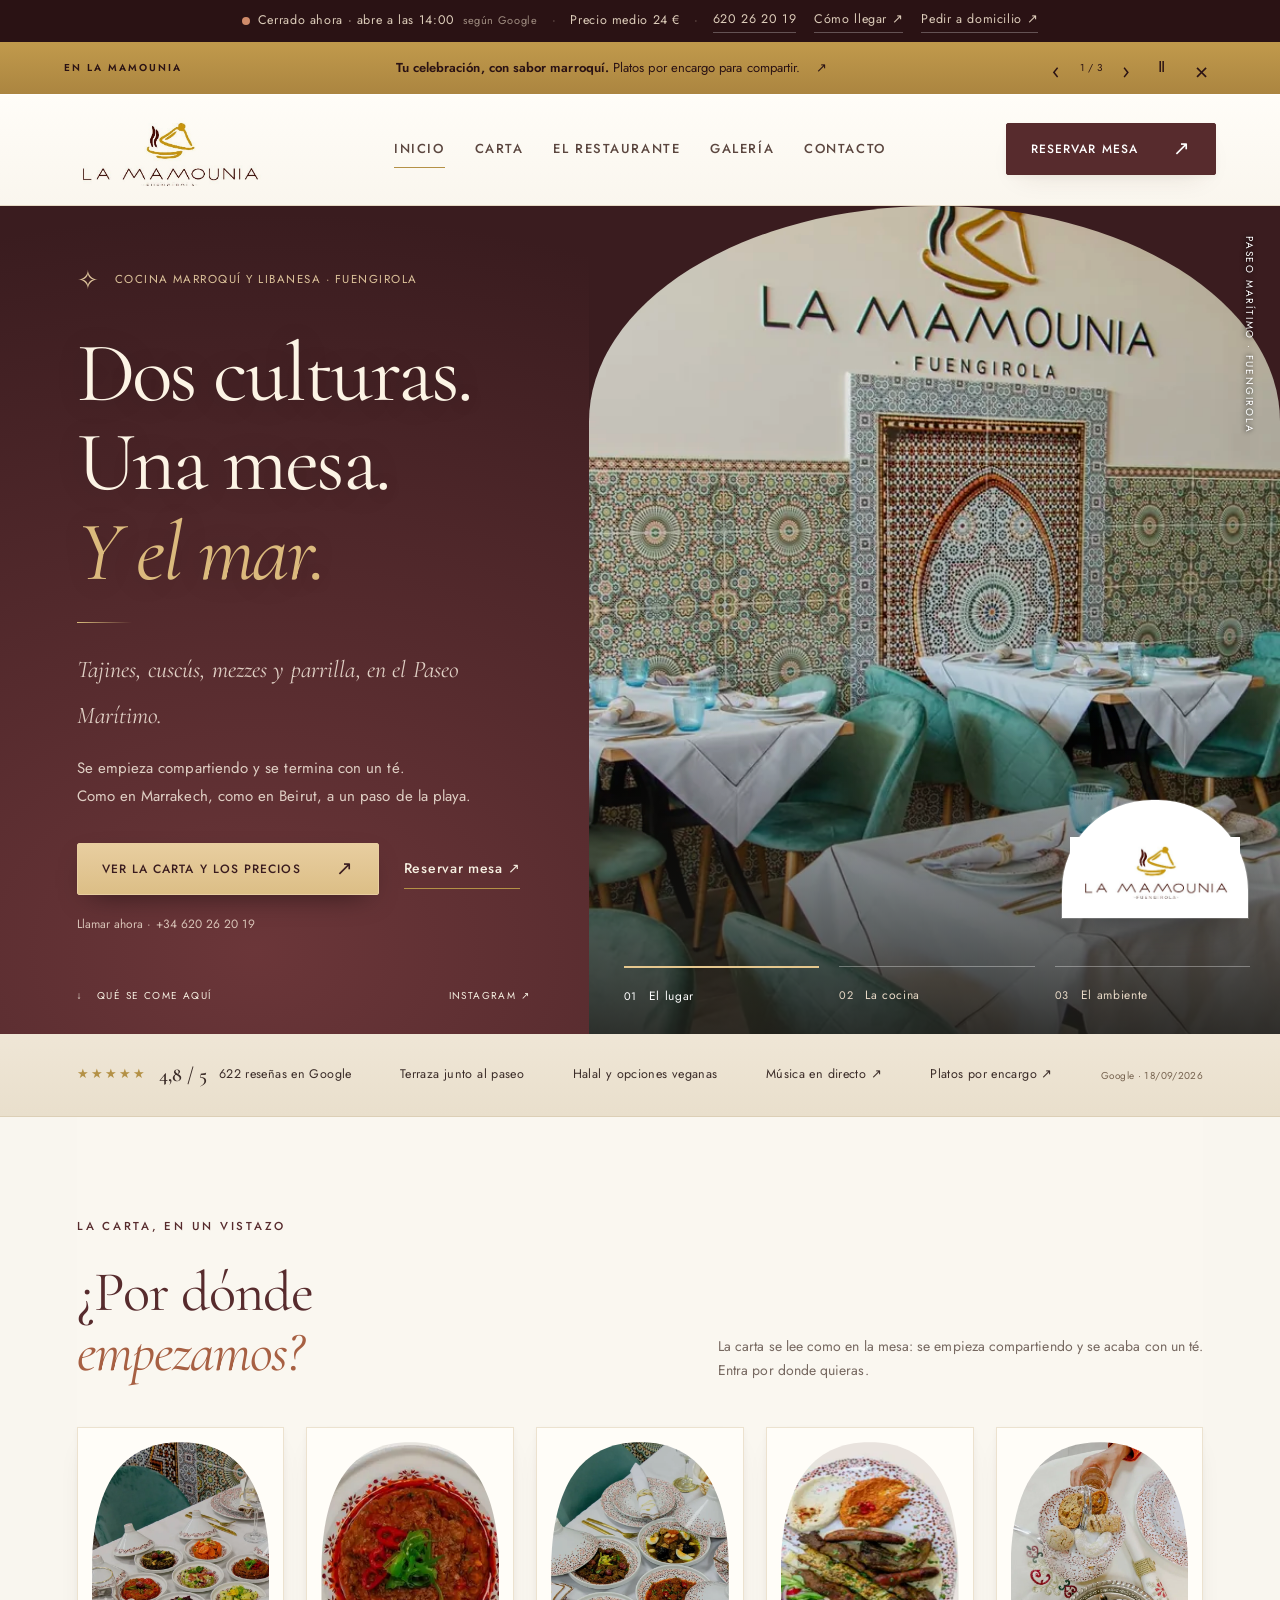
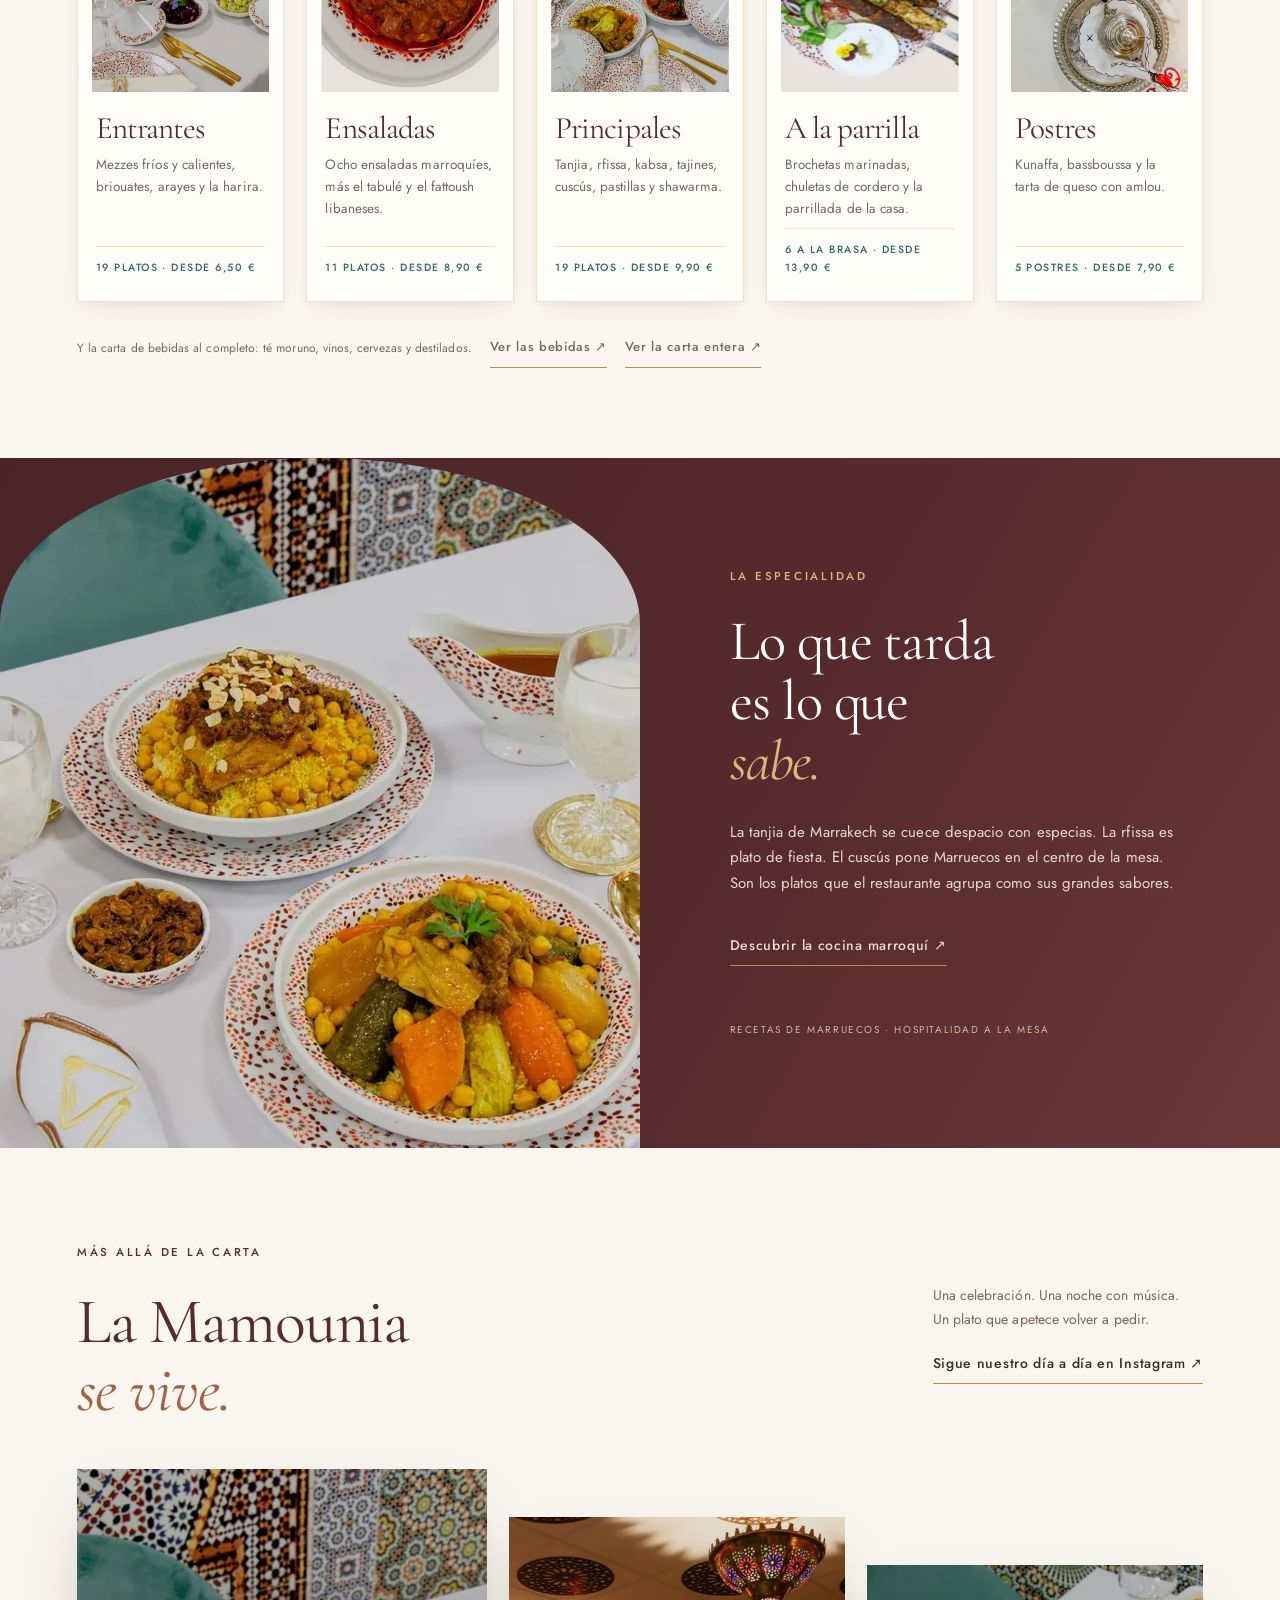
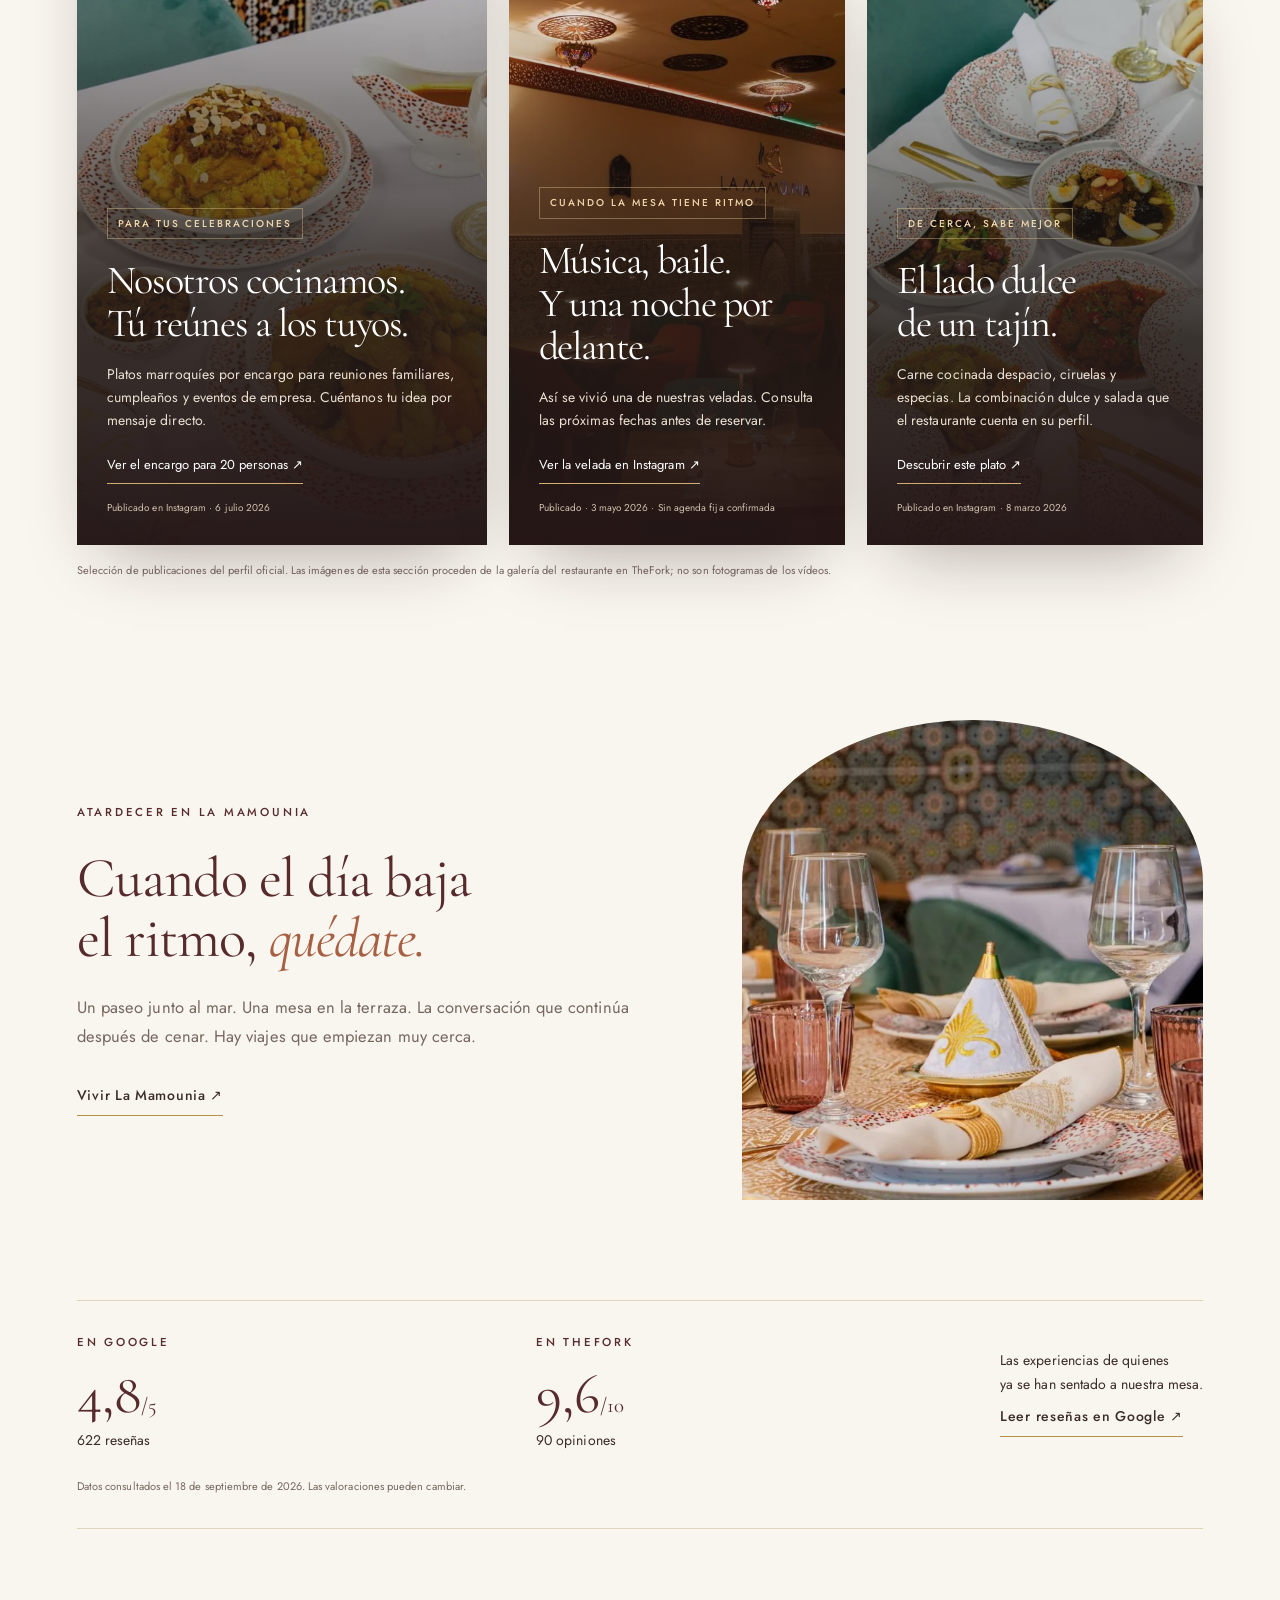
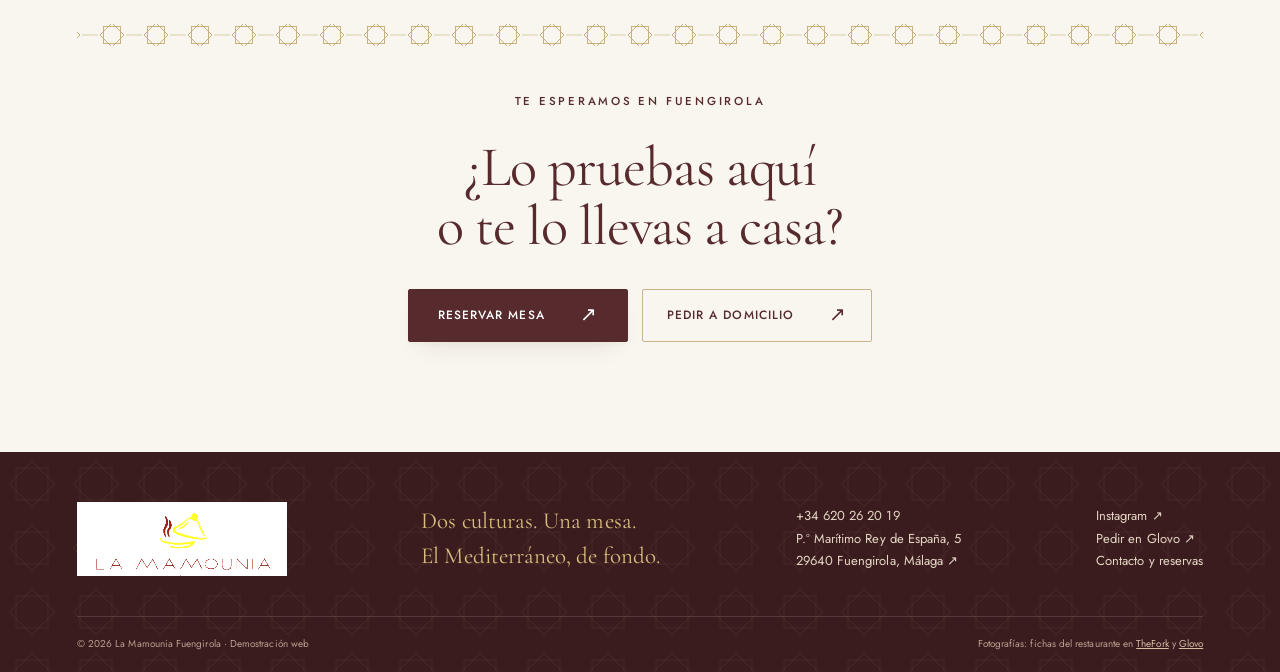
==== index.html @ 5a98f534 "Web de demostración para La Mamounia Fuengirola Sitio estático en español, sin dependencias ni compi" ====
<!DOCTYPE html>
<html lang="es">
<head>
<meta charset="utf-8">
<meta name="viewport" content="width=device-width, initial-scale=1">
<title>La Mamounia Fuengirola | Restaurante marroquí y libanés en el Paseo Marítimo</title>
<meta name="description" content="Cocina marroquí y libanesa junto al mar de Fuengirola. Tajines, cuscús, mezzes y parrilla. Carta con precios, terraza y reservas por teléfono o WhatsApp.">
<meta property="og:title" content="La Mamounia Fuengirola | Marroquí y libanés junto al mar">
<meta property="og:description" content="Tajines, cuscús, mezzes y parrilla en el Paseo Marítimo de Fuengirola. 4,8 en Google.">
<meta property="og:type" content="website">
<meta property="og:locale" content="es_ES">
<meta property="og:image" content="assets/images/interior.jpg">
<meta name="theme-color" content="#562b2b">
<link rel="icon" href="logo.jpg">
<link rel="stylesheet" href="css/styles.css?v=carta-7"><link rel="stylesheet" href="css/theme.css?v=tema-2">
<script type="application/ld+json">{"@context":"https://schema.org","@type":"Restaurant","name":"La Mamounia Fuengirola","image":"assets/images/interior.jpg","telephone":"+34620262019","priceRange":"€€","address":{"@type":"PostalAddress","streetAddress":"Paseo Marítimo Rey de España, 5","addressLocality":"Fuengirola","postalCode":"29640","addressRegion":"Málaga","addressCountry":"ES"},"servesCuisine":["Marroquí","Libanesa","Oriente Medio"],"hasMenu":"carta.html","aggregateRating":{"@type":"AggregateRating","ratingValue":"4.8","reviewCount":"622","bestRating":"5"},"openingHoursSpecification":[{"@type":"OpeningHoursSpecification","dayOfWeek":["Monday","Wednesday","Thursday","Friday","Saturday","Sunday"],"opens":"14:00","closes":"01:00"}],"sameAs":["https://www.instagram.com/lamamouniafuengirola/","https://www.thefork.es/restaurante/la-mamounia-fuengirola-r844690","https://glovoapp.com/es/es/fuengirola/stores/la-mamounia-fuengirola"]}</script>
<script src="js/script.js" defer></script>
</head>
<body class="page-index">
<a class="skip" href="#contenido">Saltar al contenido</a>

<div class="utility-bar">
  <span class="utility-status" id="open-status">P.º Marítimo Rey de España, 5 · Fuengirola</span>
  <span class="utility-sep" aria-hidden="true">·</span>
  <span>Precio medio 24 €</span>
  <span class="utility-sep" aria-hidden="true">·</span>
  <a href="tel:+34620262019">620 26 20 19</a>
  <a class="utility-link" href="https://www.google.com/maps/search/?api=1&query=La+Mamounia+Fuengirola+Paseo+Maritimo+Rey+de+Espana+5" target="_blank" rel="noopener">Cómo llegar ↗</a>
  <a class="utility-link" href="https://glovoapp.com/es/es/fuengirola/stores/la-mamounia-fuengirola" target="_blank" rel="noopener">Pedir a domicilio ↗</a>
</div>

<aside class="announcement" aria-label="Avisos de La Mamounia">
  <span class="announcement-label">EN LA MAMOUNIA</span>
  <a id="announcement-link" href="index.html#encargos"><strong>Tu celebración, con sabor marroquí.</strong> Platos por encargo para compartir. <span aria-hidden="true">↗</span></a>
  <div class="announcement-controls">
    <button type="button" class="announcement-prev" aria-label="Aviso anterior">‹</button>
    <span class="announcement-count" aria-hidden="true">1 / 3</span>
    <button type="button" class="announcement-next" aria-label="Aviso siguiente">›</button>
    <button type="button" class="announcement-pause" aria-label="Pausar avisos automáticos">Ⅱ</button>
    <button type="button" class="announcement-close" aria-label="Cerrar avisos">×</button>
  </div>
</aside>

<header>
  <a class="brand" href="index.html" aria-label="La Mamounia, inicio"><span class="logo"><img src="logo.jpg" alt="La Mamounia Fuengirola" width="715" height="715"></span></a>
  <button class="menu-toggle" aria-expanded="false" aria-controls="navigation">Menú <span>☰</span></button>
  <nav id="navigation" aria-label="Navegación principal">
    <a href="index.html" aria-current="page">Inicio</a>
    <a href="carta.html">Carta</a>
    <a href="experiencia.html">El restaurante</a>
    <a href="galeria.html">Galería</a>
    <a href="contacto.html">Contacto</a>
  </nav>
  <a class="button header-book" href="contacto.html#reservar">Reservar mesa <span>↗</span></a>
</header>

<main id="contenido">

<section class="hero hero-vivid">
  <div class="hero-copy">
    <p class="eyebrow"><span class="little-star" aria-hidden="true">✧</span> COCINA MARROQUÍ Y LIBANESA · FUENGIROLA</p>
    <h1>Dos culturas.<br>Una mesa.<br><em>Y el mar.</em></h1>
    <div class="gold-line"></div>
    <p class="hero-kicker">Tajines, cuscús, mezzes y parrilla, en el Paseo Marítimo.</p>
    <p>Se empieza compartiendo y se termina con un té.<br class="desktop"> Como en Marrakech, como en Beirut, a un paso de la playa.</p>
    <div class="hero-actions">
      <a class="button" href="carta.html">Ver la carta y los precios <span>↗</span></a>
      <a class="text-link" href="contacto.html#reservar">Reservar mesa ↗</a>
    </div>
    <a class="hero-call" href="tel:+34620262019">Llamar ahora · +34 620 26 20 19</a>
    <div class="hero-bottom">
      <a href="#que-comer">↓ <span>QUÉ SE COME AQUÍ</span></a>
      <a href="https://www.instagram.com/lamamouniafuengirola/" target="_blank" rel="noopener">INSTAGRAM ↗</a>
    </div>
  </div>
  <div class="hero-visual">
    <img srcset="assets/images/interior-640.webp 640w" sizes="(max-width:560px) 100vw, 54vw" class="hero-image" src="assets/images/interior-640.webp" alt="Mosaicos, arco decorativo y sillas turquesa de La Mamounia" fetchpriority="high" width="1000" height="1300">
    <div class="hero-scenes" aria-label="Descubre el restaurante en imágenes">
      <button type="button" data-scene="interior" aria-pressed="true">01 <span>El lugar</span></button>
      <button type="button" data-scene="tajines" aria-pressed="false">02 <span>La cocina</span></button>
      <button type="button" data-scene="sala" aria-pressed="false">03 <span>El ambiente</span></button>
    </div>
    <div class="hero-seal"><span class="logo"><img src="logo.jpg" alt="La Mamounia Fuengirola" width="715" height="715"></span></div>
    <span class="vertical-note">PASEO MARÍTIMO · FUENGIROLA</span>
  </div>
</section>

<div class="discovery-bar">
  <a href="https://share.google/9EEaPiWaH3FW9OBkY" target="_blank" rel="noopener">
    <span class="stars" aria-hidden="true">★★★★★</span><strong>4,8 / 5</strong><span>622 reseñas en Google</span>
  </a>
  <span>Terraza junto al paseo</span>
  <span>Halal y opciones veganas</span>
  <a href="#actualidad">Música en directo ↗</a>
  <a href="#encargos">Platos por encargo ↗</a>
  <small>Google · 18/09/2026</small>
</div>

<!-- Orientación: qué se come aquí, en un vistazo -->
<section id="que-comer" class="wrap tastes">
  <div class="section-heading">
    <div>
      <p class="eyebrow">LA CARTA, EN UN VISTAZO</p>
      <h2>¿Por dónde<br><em>empezamos?</em></h2>
    </div>
    <p>La carta se lee como en la mesa: se empieza compartiendo y se acaba con un té.<br>Entra por donde quieras.</p>
  </div>
  <div class="taste-grid">
    <a class="taste" href="carta.html#entrantes">
      <img srcset="assets/images/mezze-640.webp 640w" sizes="(max-width:560px) 50vw, 20vw" src="assets/images/mezze-640.webp" alt="Mezzes y ensaladas para compartir" loading="lazy" width="1000" height="1300">
      <div>
        <h3>Entrantes</h3>
        <p>Mezzes fríos y calientes, briouates, arayes y la harira.</p>
        <span class="taste-from">19 platos · desde 6,50 €</span>
      </div>
    </a>
    <a class="taste" href="carta.html#ensaladas">
      <img src="assets/images/platos/zaalouk.webp" alt="Zaalouk, ensalada marroquí de berenjena y tomate" loading="lazy" width="320" height="320">
      <div>
        <h3>Ensaladas</h3>
        <p>Ocho ensaladas marroquíes, más el tabulé y el fattoush libaneses.</p>
        <span class="taste-from">11 platos · desde 8,90 €</span>
      </div>
    </a>
    <a class="taste" href="carta.html#principales">
      <img srcset="assets/images/tajines-640.webp 640w, assets/images/tajines-1024.webp 1024w" sizes="(max-width:560px) 100vw, 33vw" src="assets/images/tajines-1024.webp" alt="Tajines servidos en La Mamounia" loading="lazy" width="1000" height="1300">
      <div>
        <h3>Principales</h3>
        <p>Tanjia, rfissa, kabsa, tajines, cuscús, pastillas y shawarma.</p>
        <span class="taste-from">19 platos · desde 9,90 €</span>
      </div>
    </a>
    <a class="taste" href="carta.html#parrilla">
      <img src="assets/images/platos/parrilla.webp" alt="Parrillada mixta de La Mamounia" loading="lazy" width="320" height="320">
      <div>
        <h3>A la parrilla</h3>
        <p>Brochetas marinadas, chuletas de cordero y la parrillada de la casa.</p>
        <span class="taste-from">6 a la brasa · desde 13,90 €</span>
      </div>
    </a>
    <a class="taste" href="carta.html#postres">
      <img srcset="assets/images/dulces-640.webp 640w" sizes="(max-width:560px) 50vw, 20vw" src="assets/images/dulces-640.webp" alt="Dulces marroquíes de La Mamounia" loading="lazy" width="1000" height="1300">
      <div>
        <h3>Postres</h3>
        <p>Kunaffa, bassboussa y la tarta de queso con amlou.</p>
        <span class="taste-from">5 postres · desde 7,90 €</span>
      </div>
    </a>
  </div>
  <p class="taste-note">Y la carta de bebidas al completo: té moruno, vinos, cervezas y destilados. <a class="text-link" href="carta.html#bebidas">Ver las bebidas ↗</a> <a class="text-link" href="carta.html">Ver la carta entera ↗</a></p>
</section>

<section class="feature">
  <div class="feature-photo"><img srcset="assets/images/cuscus-640.webp 640w, assets/images/cuscus-1024.webp 1024w" sizes="(max-width:560px) 100vw, 50vw" src="assets/images/cuscus-1024.webp" alt="Cuscús presentado con verduras en La Mamounia" loading="lazy" width="1000" height="1300"></div>
  <div class="feature-copy">
    <p class="eyebrow">LA ESPECIALIDAD</p>
    <h2>Lo que tarda<br>es lo que<br><em>sabe.</em></h2>
    <p>La tanjia de Marrakech se cuece despacio con especias. La rfissa es plato de fiesta. El cuscús pone Marruecos en el centro de la mesa. Son los platos que el restaurante agrupa como sus grandes sabores.</p>
    <a class="text-link" href="carta.html?recorrido=marruecos">Descubrir la cocina marroquí ↗</a>
    <span class="feature-foot">RECETAS DE MARRUECOS · HOSPITALIDAD A LA MESA</span>
  </div>
</section>

<section id="actualidad" class="happenings wrap">
  <div class="section-heading">
    <div>
      <p class="eyebrow">MÁS ALLÁ DE LA CARTA</p>
      <h2>La Mamounia<br><em>se vive.</em></h2>
    </div>
    <div>
      <p>Una celebración. Una noche con música.<br>Un plato que apetece volver a pedir.</p>
      <a class="text-link" href="https://www.instagram.com/lamamouniafuengirola/" target="_blank" rel="noopener">Sigue nuestro día a día en Instagram ↗</a>
    </div>
  </div>
  <div class="stories-grid">
    <article id="encargos" class="story-card story-large">
      <img srcset="assets/images/cuscus-640.webp 640w, assets/images/cuscus-1024.webp 1024w" sizes="(max-width:560px) 100vw, 50vw" src="assets/images/cuscus-1024.webp" alt="Cuscús presentado en La Mamounia" width="1000" height="1300" loading="lazy">
      <div class="story-content">
        <span class="story-label">PARA TUS CELEBRACIONES</span>
        <h3>Nosotros cocinamos.<br>Tú reúnes a los tuyos.</h3>
        <p>Platos marroquíes por encargo para reuniones familiares, cumpleaños y eventos de empresa. Cuéntanos tu idea por mensaje directo.</p>
        <a href="https://www.instagram.com/lamamouniafuengirola/reel/DadTxHWMIbi/" target="_blank" rel="noopener">Ver el encargo para 20 personas ↗</a>
        <small>Publicado en Instagram · 6 julio 2026</small>
      </div>
    </article>
    <article class="story-card">
      <img srcset="assets/images/sala-640.webp 640w" sizes="(max-width:560px) 100vw, 33vw" src="assets/images/sala-640.webp" alt="Lámparas y ambiente del salón de La Mamounia" width="1000" height="1300" loading="lazy">
      <div class="story-content">
        <span class="story-label">CUANDO LA MESA TIENE RITMO</span>
        <h3>Música, baile.<br>Y una noche por delante.</h3>
        <p>Así se vivió una de nuestras veladas. Consulta las próximas fechas antes de reservar.</p>
        <a href="https://www.instagram.com/lamamouniafuengirola/reel/DX4XEaaMGOY/" target="_blank" rel="noopener">Ver la velada en Instagram ↗</a>
        <small>Publicado · 3 mayo 2026 · Sin agenda fija confirmada</small>
      </div>
    </article>
    <article class="story-card story-food">
      <img srcset="assets/images/tajines-640.webp 640w, assets/images/tajines-1024.webp 1024w" sizes="(max-width:560px) 100vw, 33vw" src="assets/images/tajines-1024.webp" alt="Selección de tajines del restaurante" width="1000" height="1300" loading="lazy">
      <div class="story-content">
        <span class="story-label">DE CERCA, SABE MEJOR</span>
        <h3>El lado dulce<br>de un tajín.</h3>
        <p>Carne cocinada despacio, ciruelas y especias. La combinación dulce y salada que el restaurante cuenta en su perfil.</p>
        <a href="https://www.instagram.com/lamamouniafuengirola/reel/DVoyq6pjtHe/" target="_blank" rel="noopener">Descubrir este plato ↗</a>
        <small>Publicado en Instagram · 8 marzo 2026</small>
      </div>
    </article>
  </div>
  <p class="story-source">Selección de publicaciones del perfil oficial. Las imágenes de esta sección proceden de la galería del restaurante en TheFork; no son fotogramas de los vídeos.</p>
</section>

<section class="sunset wrap">
  <div>
    <p class="eyebrow">ATARDECER EN LA MAMOUNIA</p>
    <h2>Cuando el día baja<br>el ritmo, <em>quédate.</em></h2>
    <p>Un paseo junto al mar. Una mesa en la terraza. La conversación que continúa después de cenar. Hay viajes que empiezan muy cerca.</p>
    <a class="text-link" href="experiencia.html">Vivir La Mamounia ↗</a>
  </div>
  <img srcset="assets/images/mesa-640.webp 640w" sizes="(max-width:560px) 100vw, 40vw" src="assets/images/mesa-640.webp" alt="Vajilla con motivos geométricos y una mesa preparada" loading="lazy" width="1000" height="1300">
</section>

<section class="review-strip wrap">
  <div><span class="eyebrow">EN GOOGLE</span><strong>4,8<span>/5</span></strong><p>622 reseñas</p></div>
  <div><span class="eyebrow">EN THEFORK</span><strong>9,6<span>/10</span></strong><p>90 opiniones</p></div>
  <div>
    <p>Las experiencias de quienes<br>ya se han sentado a nuestra mesa.</p>
    <a class="text-link" href="https://share.google/9EEaPiWaH3FW9OBkY" target="_blank" rel="noopener">Leer reseñas en Google ↗</a>
  </div>
  <small>Datos consultados el 18 de septiembre de 2026. Las valoraciones pueden cambiar.</small>
</section>

<section class="closing wrap">
  <p class="eyebrow">TE ESPERAMOS EN FUENGIROLA</p>
  <h2>¿Lo pruebas aquí<br>o te lo llevas a casa?</h2>
  <div class="closing-actions">
    <a class="button" href="contacto.html#reservar">Reservar mesa <span>↗</span></a>
    <a class="button outline" href="https://glovoapp.com/es/es/fuengirola/stores/la-mamounia-fuengirola" target="_blank" rel="noopener">Pedir a domicilio <span>↗</span></a>
  </div>
</section>

</main>

<footer>
  <div class="footer-main">
    <a class="brand" href="index.html"><span class="logo"><img src="logo.jpg" alt="La Mamounia Fuengirola" width="715" height="715"></span></a>
    <p>Dos culturas. Una mesa.<br>El Mediterráneo, de fondo.</p>
    <div>
      <a href="tel:+34620262019">+34 620 26 20 19</a><br>
      <a href="https://www.google.com/maps/search/?api=1&query=La+Mamounia+Fuengirola+Paseo+Maritimo+Rey+de+Espana+5" target="_blank" rel="noopener">P.º Marítimo Rey de España, 5<br>29640 Fuengirola, Málaga ↗</a>
    </div>
    <div>
      <a href="https://www.instagram.com/lamamouniafuengirola/" target="_blank" rel="noopener">Instagram ↗</a><br>
      <a href="https://glovoapp.com/es/es/fuengirola/stores/la-mamounia-fuengirola" target="_blank" rel="noopener">Pedir en Glovo ↗</a><br>
      <a href="contacto.html">Contacto y reservas</a>
    </div>
  </div>
  <div class="footer-bottom">
    <span>© 2026 La Mamounia Fuengirola · Demostración web</span>
    <span>Fotografías: fichas del restaurante en <a href="https://www.thefork.es/restaurante/la-mamounia-fuengirola-r844690" target="_blank" rel="noopener">TheFork</a> y <a href="https://glovoapp.com/es/es/fuengirola/stores/la-mamounia-fuengirola" target="_blank" rel="noopener">Glovo</a></span>
  </div>
</footer>

<div class="mobile-actions">
  <a href="tel:+34620262019">Llamar</a>
  <a href="https://wa.me/34620262019" target="_blank" rel="noopener">WhatsApp</a>
  <a href="contacto.html#reservar">Reservar ↗</a>
</div>
</body>
</html>
---- css/styles.css ----
:root{--color-burgundy:#572b2d;--color-gold:#b49146;--color-ivory:#f9f6ef;--color-sand:#eae3d6;--color-terracotta:#a76043;--color-olive:#626c50;--color-night:#263f40;--ink:#382c29;--muted:#766860;--line:#d9cebd}*{box-sizing:border-box}html{scroll-behavior:smooth;scroll-padding-top:110px}body{margin:0;background:var(--color-ivory);color:var(--ink);font-family:Arial,Helvetica,sans-serif;font-size:16px;line-height:1.7}a{color:inherit;text-decoration:none}button,input,select,textarea{font:inherit}button,a,input,select,textarea{-webkit-tap-highlight-color:transparent}button{cursor:pointer}img{display:block;max-width:100%;object-fit:cover}button{color:inherit}h1,h2,h3,p{margin:0}h1,h2,h3{font-family:Georgia,'Times New Roman',serif;font-weight:400;line-height:1.09;letter-spacing:-.045em}h1{font-size:clamp(3.8rem,6.3vw,7rem);color:var(--color-burgundy)}h2{font-size:clamp(2.7rem,4.2vw,4.6rem);color:var(--color-burgundy)}h3{font-size:2.4rem}em{font-weight:400;color:var(--color-terracotta)}p{max-width:65ch}a:focus-visible,button:focus-visible,input:focus-visible,select:focus-visible,textarea:focus-visible{outline:3px solid var(--color-terracotta);outline-offset:5px}a,button{transition:background .2s,color .2s,transform .25s}header{height:106px;display:flex;align-items:center;justify-content:space-between;gap:30px;padding:0 5%;background:#fff;position:relative;z-index:20;border-bottom:1px solid #ece5d9}.brand{flex-shrink:0;display:inline-block}.logo{display:block;width:210px;height:74px;overflow:hidden;background:#fff}.logo img{width:210px;height:210px;max-width:none;transform:translateY(-64px);object-fit:contain}#navigation{display:flex;gap:30px}#navigation a{font-size:14px;position:relative;padding:12px 0}#navigation a:after{content:'';position:absolute;bottom:4px;left:0;width:0;height:1px;background:var(--color-burgundy);transition:width .25s}#navigation a:hover:after,#navigation a[aria-current]:after{width:100%}.button{display:inline-flex;align-items:center;justify-content:center;gap:35px;padding:15px 24px;min-height:52px;background:var(--color-burgundy);color:#fff;border:1px solid var(--color-burgundy);font-size:14px;letter-spacing:.025em}.button:hover{background:#713b3d;transform:translateY(-2px)}.button span{font-size:20px;line-height:1}.outline{background:transparent;color:var(--color-burgundy)}.outline:hover{color:white}.text-link{display:inline-block;border-bottom:1px solid var(--color-gold);padding:8px 0;font-size:14px}.text-link:hover{color:var(--color-terracotta)}.eyebrow{font-size:12px;letter-spacing:.2em;font-weight:600;color:var(--color-burgundy);line-height:1.7;margin-bottom:26px}.wrap{width:min(1320px,88%);margin:auto}.hero{display:grid;grid-template-columns:1fr 1fr;min-height:calc(100svh - 106px);max-height:1000px}.hero-copy{padding:7% 8% 28px 12%;display:flex;flex-direction:column;justify-content:center;position:relative}.hero-copy h1{margin-bottom:25px}.hero-copy>p:not(.eyebrow){font-size:15px;color:var(--muted);line-height:1.9}.gold-line{width:55px;height:1px;background:var(--color-gold);margin:0 0 24px;animation:line-in 1s ease}.hero-actions{display:flex;align-items:center;gap:25px;flex-wrap:wrap;margin-top:32px}.hero-call{font-size:12px;margin-top:19px;color:var(--muted)}.hero-bottom{display:flex;justify-content:space-between;margin-top:52px;font-size:10px;letter-spacing:.14em}.hero-bottom a:first-child{display:flex;gap:14px;align-items:center}.hero-visual{position:relative;min-height:630px;overflow:hidden;padding:28px 28px 0 0;background:var(--color-sand)}.hero-image{width:100%;height:100%;position:absolute;inset:0;object-position:center 47%}.hero-visual:after{content:'';position:absolute;inset:0;background:linear-gradient(0deg,#25151080,transparent 35%);pointer-events:none}.hero-seal{position:absolute;bottom:68px;right:38px;background:white;width:186px;height:118px;display:flex;justify-content:center;align-items:center;border-radius:90px 90px 0 0;z-index:1;padding-top:18px;box-shadow:0 0 0 8px #ffffff24}.hero-seal .logo{width:170px;height:62px}.hero-seal .logo img{width:170px;height:170px;transform:translateY(-51px)}.image-number{position:absolute;bottom:24px;left:30px;z-index:1;color:#fff;font-size:10px;letter-spacing:.18em}.vertical-note{position:absolute;top:30px;right:22px;writing-mode:vertical-rl;letter-spacing:.18em;font-size:10px;color:#fff;text-shadow:0 1px 5px #000}.ribbon{background:var(--color-burgundy);color:#eadfc7;display:flex;align-items:center;justify-content:space-around;gap:20px;padding:24px 4%;font-size:11px;letter-spacing:.18em}.ribbon i{font-size:25px;font-style:normal;color:#d3b673}.journeys{padding-top:108px;padding-bottom:110px}.section-heading{display:flex;justify-content:space-between;align-items:end;margin-bottom:45px;gap:30px}.section-heading p:not(.eyebrow){font-size:14px;color:var(--muted)}.journey-grid{display:grid;grid-template-columns:repeat(3,1fr);gap:36px}.journey img{width:100%;height:380px;transition:transform .6s}.journey:first-child img{border-radius:180px 180px 0 0}.journey{overflow:hidden}.journey.offset{padding-top:70px}.journey div{padding:23px 0;border-bottom:1px solid var(--line)}.journey span,.feature-foot,.experience-notes article>span{font-size:11px;letter-spacing:.16em;color:var(--muted)}.journey h3{margin:14px 0 10px;color:var(--color-burgundy);font-size:2.5rem}.journey h3 b{float:right;font:26px Arial;font-weight:400}.journey p{font-size:14px;color:var(--muted)}.journey:hover img{transform:scale(1.025)}.feature{display:grid;grid-template-columns:1fr 1fr;background:var(--color-burgundy)}.feature-photo img{width:100%;height:690px;object-position:center}.feature-copy{padding:75px 14%;align-self:center;color:#e6dace}.feature-copy h2{color:#fff}.feature-copy em{color:#d7b97c}.feature-copy .eyebrow{color:#d7b97c}.feature-copy>p:not(.eyebrow){margin-top:28px;font-size:15px}.feature-copy .text-link{margin-top:28px}.feature-foot{display:block;color:#d0b99f;margin-top:55px;font-size:10px}.sunset{padding-top:120px;padding-bottom:100px;display:grid;grid-template-columns:1.2fr 1fr;gap:10%;align-items:center}.sunset p:not(.eyebrow){margin:25px 0;color:var(--muted)}.sunset img{width:100%;height:480px;border-radius:220px 220px 0 0}.review-strip{border-top:1px solid var(--line);border-bottom:1px solid var(--line);display:flex;align-items:center;justify-content:space-between;padding:32px 0;gap:25px;flex-wrap:wrap}.review-strip strong{font:3.5rem Georgia;color:var(--color-burgundy)}.review-strip strong span{font-size:1.3rem}.review-strip p{font-size:14px}.review-strip small{width:100%;font-size:11px;color:var(--muted)}.closing{padding:95px 0 110px;text-align:center;background-image:linear-gradient(45deg,transparent 49%,#b4914610 49%,#b4914610 51%,transparent 51%);background-size:65px 65px}.closing p{margin-left:auto;margin-right:auto}.closing h2{margin-bottom:32px}.closing .button{min-width:220px}footer{background:#ece5d8;padding:50px 6% 20px}.footer-main{display:flex;justify-content:space-between;gap:30px;align-items:center;font-size:13px}.footer-main p{font-family:Georgia;font-size:21px;line-height:1.5;color:var(--color-burgundy)}.footer-bottom{border-top:1px solid #cfc2b0;margin-top:40px;padding-top:18px;display:flex;justify-content:space-between;gap:20px;font-size:10px;color:#6c5c50}.footer-bottom a{text-decoration:underline}.menu-toggle,.mobile-actions{display:none}.skip{position:fixed;top:-100px;left:10px;background:white;padding:15px;z-index:100}.skip:focus{top:10px}.page-intro{padding:80px 0 60px}.page-intro h1{font-size:clamp(3.5rem,6vw,6.5rem)}.intro-copy{margin-top:30px;color:var(--muted)}.menu-layout{display:grid;grid-template-columns:240px 1fr;gap:65px;padding-bottom:80px}.menu-sidebar{border-top:1px solid var(--line);padding-top:25px}.category-filters{display:flex;flex-direction:column;gap:3px;margin-bottom:20px}.category-filters button{background:transparent;text-align:left;padding:9px 12px;border:0;font-size:14px;border-left:2px solid transparent}.category-filters button[aria-pressed=true]{background:#ebe0d4;border-color:var(--color-burgundy);color:var(--color-burgundy)}.small{font-size:12px;line-height:1.75;color:var(--muted);margin-top:20px}.small a{text-decoration:underline}.mood-filters{display:flex;gap:8px;flex-wrap:wrap;margin-bottom:22px}.mood-filters button{border:1px solid var(--line);background:transparent;border-radius:25px;font-size:13px;padding:10px 17px}.mood-filters button[aria-pressed=true]{background:var(--color-burgundy);border-color:var(--color-burgundy);color:#fff}.menu-group{margin-top:40px;animation:fade-in .3s ease}.menu-group h2{font-size:2.8rem;padding-bottom:22px;border-bottom:1px solid var(--color-gold)}.menu-group-photo{width:100%;height:260px;margin-bottom:28px;object-position:center 55%}.dish{display:grid;grid-template-columns:1fr auto;gap:8px 20px;padding:23px 0;border-bottom:1px solid var(--line)}.dish h3{font-size:1.6rem;letter-spacing:-.02em}.dish p{font-size:14px;color:var(--muted);grid-column:1}.dish .price{font-size:16px;color:var(--color-burgundy);grid-column:2;grid-row:1}.diet{font-size:11px;color:var(--color-olive);display:block;margin-top:7px;letter-spacing:.03em}.experience-lead{display:grid;grid-template-columns:1fr 1fr;gap:9%;align-items:center}.experience-lead img{height:650px;width:100%;border-radius:250px 250px 0 0}.experience-lead p:not(.eyebrow){margin-top:26px;color:var(--muted)}.experience-notes{display:grid;grid-template-columns:repeat(3,1fr);gap:50px;padding:90px 0}.experience-notes h3{font-size:2rem;margin:22px 0}.experience-notes p{font-size:14px;color:var(--muted)}.gallery-section{padding-bottom:60px}.gallery-grid{display:grid;grid-template-columns:1fr 1fr;gap:50px 35px;align-items:start;margin-top:40px}.gallery-grid figure{margin:0}.gallery-grid figure:nth-child(even){padding-top:90px}.gallery-open{display:block;width:100%;border:0;padding:0;background:transparent;position:relative;overflow:hidden}.gallery-open img{width:100%;height:570px;transition:transform .6s}.gallery-open:hover img{transform:scale(1.035)}.gallery-open span{position:absolute;bottom:20px;right:20px;border-radius:50%;width:44px;height:44px;display:grid;place-items:center;background:var(--color-ivory);font-size:24px}.gallery-grid figcaption{font-size:14px;margin-top:16px}.gallery-grid figcaption span{color:var(--color-terracotta);margin-right:15px;font-size:12px}dialog{padding:18px;border:0;max-width:min(900px,92vw);max-height:94svh;background:var(--color-ivory)}dialog::backdrop{background:#1e1516df}dialog img{max-height:76svh;width:auto;margin:auto}dialog p{font-size:14px;margin-top:12px}.lightbox-close{display:block;margin:0 0 12px auto;background:transparent;border:0;min-height:44px;padding:0 15px}.contact-grid{display:grid;grid-template-columns:1fr 1fr;gap:10%;padding-bottom:100px}.contact-details h2{font-size:3.2rem;margin-bottom:30px}address{font-style:normal;margin-bottom:15px}.contact-block{border-top:1px solid var(--line);padding-top:25px;margin-top:32px}.contact-block .eyebrow{margin-bottom:10px}.phone{font-family:Georgia;font-size:2.6rem}.contact-buttons{display:flex;flex-wrap:wrap;gap:12px;margin-top:22px}.reservation{background:#eee7db;padding:40px}.reservation h2{font-size:3.3rem;margin-bottom:20px}.demo-note{padding:18px;border-left:2px solid var(--color-gold);background:#f8f3e9;font-size:13px;margin:28px 0}.demo-note p{margin-top:5px}.form-field{margin-bottom:18px;min-width:0}.form-field label{display:block;font-size:13px;margin-bottom:6px}.form-field label span{color:var(--muted)}input,select,textarea{display:block;width:100%;min-width:0;max-width:100%;background:#faf7f1;border:1px solid #c6b9a8;padding:12px;color:var(--ink);border-radius:0}textarea{resize:vertical}.form-row{display:grid;grid-template-columns:1fr 1fr;gap:15px}.error{display:block;color:#982d2d;font-size:12px;margin-top:4px}[aria-invalid=true]{border-color:#982d2d}#form-status{font-size:14px;margin-top:20px;color:var(--color-burgundy)}[hidden]{display:none!important}@keyframes fade-in{from{opacity:0;transform:translateY(8px)}to{opacity:1;transform:none}}@keyframes line-in{from{width:0}to{width:55px}}@media(min-width:1600px){.hero-copy{padding-left:max(12%,calc((100vw - 1320px)/2))}.hero-copy h1{font-size:7.2rem}}@media(max-width:1100px){header{padding:0 4%;gap:15px}#navigation{gap:18px}#navigation a{font-size:13px}.header-book{padding:13px 17px;gap:14px}.logo{width:180px}.logo img{width:180px;height:180px;transform:translateY(-50px)}.hero-copy{padding-left:10%;padding-right:7%}.hero-actions{gap:16px}.hero-copy h1{font-size:5rem}.journey-grid{gap:22px}.journey img{height:320px}.feature-copy{padding:50px 10%}.footer-main{flex-wrap:wrap}.menu-layout{gap:35px;grid-template-columns:210px 1fr}.contact-grid{gap:5%}.reservation{padding:28px}.gallery-open img{height:450px}}@media(max-width:800px){header{height:86px;padding:0 6%}.logo{width:175px;height:64px}.logo img{width:175px;height:175px;transform:translateY(-51px)}.header-book{display:none}.menu-toggle{display:flex;gap:15px;align-items:center;border:0;background:none;min-height:48px;font-size:14px}.menu-toggle span{font-size:22px}#navigation{display:none;position:absolute;top:86px;left:0;right:0;background:white;flex-direction:column;padding:20px 6% 30px;gap:8px;border-bottom:1px solid var(--line)}#navigation.open{display:flex}#navigation a{font-size:18px;padding:10px 0}.hero{min-height:auto;max-height:none;grid-template-columns:1fr 1fr}.hero-copy{padding:45px 9%}.hero-copy h1{font-size:3.5rem}.hero-visual{min-height:640px}.hero-copy .eyebrow{font-size:10px}.hero-copy>p:not(.eyebrow){font-size:14px}.hero-bottom{font-size:9px;gap:15px;flex-wrap:wrap;margin-top:30px}.hero-seal{right:25px;bottom:70px;width:155px;height:108px}.hero-seal .logo{width:140px;height:50px}.hero-seal .logo img{width:140px;height:140px;transform:translateY(-42px)}.ribbon{font-size:9px;letter-spacing:.12em;padding:20px 4%;gap:10px}.ribbon i:last-child{display:none}.section-heading{align-items:start;flex-direction:column}.journeys{padding-top:70px;padding-bottom:70px}.journey-grid{gap:20px}.journey img{height:270px}.journey h3{font-size:1.8rem}.journey h3 b{font-size:20px}.journey p{font-size:12px}.feature-photo img{height:620px}.feature-copy{padding:40px 9%}.feature-copy h2{font-size:2.9rem}.sunset{gap:7%;padding:70px 0}.sunset img{height:390px}.sunset h2{font-size:3rem}.menu-layout{grid-template-columns:1fr}.category-filters{flex-direction:row;flex-wrap:wrap;gap:5px}.category-filters button{border:1px solid var(--line);font-size:12px}.menu-sidebar>.small{display:none}.menu-sidebar .eyebrow{margin-bottom:12px}.experience-lead{gap:7%}.experience-lead img{height:510px}.experience-lead h2{font-size:2.7rem}.experience-notes{gap:25px}.experience-notes h3{font-size:1.7rem}.gallery-open img{height:360px}.contact-grid{grid-template-columns:1fr;gap:50px}.contact-details{max-width:600px}.reservation{max-width:650px;width:100%}.mobile-actions{position:fixed;bottom:0;left:0;right:0;display:grid;grid-template-columns:1fr 1fr;z-index:25;background:var(--color-ivory);border-top:1px solid var(--color-burgundy);padding-bottom:env(safe-area-inset-bottom)}.mobile-actions a{text-align:center;padding:14px 10px;font-size:14px}.mobile-actions a:last-child{background:var(--color-burgundy);color:#fff}footer{padding-bottom:85px}.footer-bottom{flex-direction:column;gap:8px}}@media(max-width:560px){.hero{grid-template-columns:1fr}.hero-copy{padding:40px 6% 30px}.hero-copy h1{font-size:4.2rem;line-height:1.01;margin-bottom:23px}.hero-copy .eyebrow{font-size:10px;margin-bottom:22px}.hero-copy>p:not(.eyebrow){font-size:14px}.hero-actions{margin-top:25px;gap:20px}.hero-actions .button{font-size:12px;padding:14px 17px;gap:20px}.hero-actions .text-link{font-size:12px}.hero-bottom{margin-top:27px}.hero-visual{min-height:420px}.hero-image{object-position:center 45%}.hero-seal{width:155px;bottom:58px;right:24px}.ribbon{flex-wrap:wrap;padding:19px 6%}.ribbon span:last-of-type{display:none}.ribbon i:nth-of-type(2){display:none}.wrap{width:88%}.journeys{padding-top:55px}.section-heading h2{font-size:2.9rem}.eyebrow{font-size:10px}.journey-grid{grid-template-columns:1fr}.journey.offset{padding-top:15px}.journey{margin-bottom:18px}.journey img{height:390px}.journey h3{font-size:2.5rem}.journey p{font-size:14px}.journey:first-child img{border-radius:180px 180px 0 0}.feature{grid-template-columns:1fr}.feature-photo img{height:460px}.feature-copy{padding:45px 7% 55px}.feature-copy h2{font-size:3.4rem}.feature-foot{margin-top:35px}.sunset{grid-template-columns:1fr;gap:35px}.sunset img{height:420px}.review-strip{gap:25px}.review-strip>p{font-size:13px}.closing{padding:70px 0}.closing h2{font-size:3rem}.footer-main{display:grid;grid-template-columns:1fr;gap:25px}.footer-main p{font-size:22px}.page-intro{padding:50px 0 35px}.page-intro h1{font-size:3.6rem}.intro-copy{font-size:15px}.menu-layout{gap:12px}.mood-filters{gap:7px}.mood-filters button{font-size:12px;padding:9px 13px}.menu-group h2{font-size:2.4rem}.dish h3{font-size:1.45rem}.dish .price{font-size:14px}.experience-lead{grid-template-columns:1fr;gap:35px}.experience-lead img{height:460px}.experience-lead h2{font-size:3rem}.experience-notes{grid-template-columns:1fr;padding:50px 0;gap:35px}.experience-notes h3{font-size:2.1rem;margin:14px 0}.gallery-grid{gap:25px 13px}.gallery-grid figure:nth-child(even){padding-top:40px}.gallery-open img{height:250px}.gallery-grid figcaption{font-size:12px;line-height:1.5}.gallery-grid figcaption span{display:block}.gallery-open span{width:34px;height:34px;bottom:10px;right:10px}.contact-details h2{font-size:2.8rem}.reservation{padding:25px 18px}.reservation h2{font-size:2.7rem}.form-row{grid-template-columns:1fr}.contact-buttons .button{padding:13px 18px}.desktop{display:none}}@media(prefers-reduced-motion:reduce){html{scroll-behavior:auto}*,*:before,*:after{animation:none!important;transition:none!important}}
/* Refinements after mobile browser QA. */
.menu-sidebar>.small{display:block}
@media(max-width:380px){.feature-copy h2{font-size:2.7rem}.page-intro h1{font-size:3.15rem}.hero-copy h1{font-size:3.8rem}}
@media(max-width:560px){.hero-copy h1{font-size:3.6rem}}
@media(max-width:380px){.hero-copy h1{font-size:3.25rem}}
/* Segunda dirección: más contraste, actualidad y escenas interactivas. */
.announcement{display:flex;align-items:center;justify-content:space-between;gap:20px;padding:9px 5%;background:#b18a42;color:#211b15;min-height:52px;font-size:13px}.announcement-label{font-size:10px;letter-spacing:.15em;font-weight:700;white-space:nowrap}.announcement>a{flex:1;text-align:center;line-height:1.5}.announcement>a span{margin-left:12px}.announcement-controls{display:flex;align-items:center;gap:5px;flex-shrink:0}.announcement-controls button{width:30px;height:34px;border:0;background:transparent;font-size:22px}.announcement-controls button:hover{background:#ffffff40}.announcement-count{font-size:10px;min-width:30px;text-align:center}.announcement-pause{font-size:15px!important}.announcement-close{margin-left:5px}.announcement a:focus-visible,.announcement button:focus-visible{outline-color:#572b2d}.nav-life{color:var(--color-terracotta)}header{height:94px}header nav{gap:24px}.hero-vivid{min-height:calc(100svh - 146px);grid-template-columns:46% 54%;background:#432125}.hero-vivid .hero-copy{background:radial-gradient(ellipse at 0 100%,#82453d66,transparent 60%);padding:9% 10% 30px 13%;color:#f6efe1}.hero-vivid .hero-copy h1{color:#fcf4e5;font-size:clamp(4.4rem,6.6vw,7rem)}.hero-vivid .hero-copy h1 em{color:#dbba7d}.hero-vivid .hero-copy .eyebrow{color:#ddc39b;font-weight:400;letter-spacing:.13em}.little-star{font-size:26px;vertical-align:middle;margin-right:10px}.hero-vivid .hero-copy>p:not(.eyebrow){color:#dfcfc4}.hero-vivid .hero-copy .hero-kicker{color:#e6c58b;margin-bottom:15px;font-family:Georgia;font-style:italic;font-size:20px}.hero-vivid .button{background:#e3c58d;color:#382226;border-color:#e3c58d}.hero-vivid .button:hover{background:#f0d7ac}.hero-vivid .hero-call{color:#d8c3b7}.hero-vivid .hero-visual{min-height:650px;background:#432125}.hero-vivid .hero-image{border-radius:290px 0 0 0;transition:opacity .3s ease;object-position:center 48%}.hero-vivid .hero-seal{bottom:116px;right:32px}.hero-vivid .hero-visual:after{background:linear-gradient(0deg,#1c1b18db,transparent 40%);border-radius:290px 0 0 0}.hero-scenes{position:absolute;bottom:24px;left:35px;right:30px;z-index:3;display:flex;gap:20px}.hero-scenes button{color:#e9dac7;border:0;border-top:1px solid #ffffff55;background:none;padding:14px 0 0;flex:1;text-align:left;font-size:11px;letter-spacing:.06em;min-height:44px}.hero-scenes button span{margin-left:8px;font-size:12px}.hero-scenes button[aria-pressed=true]{border-top:2px solid #e5c78e;color:#fff}.hero-story{position:absolute;bottom:120px;left:28px;display:flex;gap:18px;align-items:center;background:#fbf5e9;color:#52282b;padding:10px 20px 10px 10px;z-index:3;box-shadow:0 12px 40px #0002}.hero-story img{width:72px;height:88px;object-fit:cover}.hero-story span{font:21px/1.2 Georgia}.hero-story small{display:block;font:9px/1.5 Arial;letter-spacing:.12em;margin-bottom:10px}.hero-story b{font-weight:400;margin-left:20px}.discovery-bar{display:flex;justify-content:space-between;gap:24px;align-items:center;padding:24px 6%;border-bottom:1px solid var(--line);font-size:13px;flex-wrap:wrap;background:#eee5d5}.discovery-bar>a:first-child{display:flex;align-items:center;gap:12px}.stars{letter-spacing:2px;color:#8e6724}.discovery-bar small{font-size:10px;color:#76634f}.page-index .ribbon{display:none}.happenings{padding:95px 0 20px}.happenings .section-heading{align-items:center}.happenings h2{font-size:clamp(3.2rem,5vw,5.3rem)}.happenings .section-heading .text-link{margin-top:12px}.stories-grid{display:grid;grid-template-columns:1.22fr 1fr 1fr;gap:22px}.story-card{position:relative;min-height:580px;background:#352727;overflow:hidden;display:flex;align-items:flex-end;color:white}.story-card>img{position:absolute;inset:0;width:100%;height:100%;transition:transform .8s}.story-card:after{content:'';position:absolute;inset:0;background:linear-gradient(0deg,#241616fa 0%,#231b17d9 36%,#21131312 85%)}.story-card:hover>img{transform:scale(1.045)}.story-content{z-index:1;position:relative;padding:30px}.story-label{display:inline-block;font-size:10px;letter-spacing:.13em;border:1px solid #e1c79566;padding:6px 10px;color:#efd7ac;margin-bottom:20px}.story-content h3{font-size:2.5rem;letter-spacing:-.035em;line-height:1.08;margin-bottom:18px}.story-content p{font-size:14px;line-height:1.65;color:#eadfd2}.story-content a{font-size:13px;display:inline-block;margin-top:22px;border-bottom:1px solid #d1ad74;padding-bottom:6px}.story-content small{display:block;font-size:10px;line-height:1.5;color:#d1c0af;margin-top:16px}.story-source{font-size:11px;color:var(--muted);margin-top:16px;max-width:none}.story-card:nth-child(2){margin-top:48px}.story-card:nth-child(3){margin-top:96px}.plan-section{padding:100px 0;background:#e5e9e1}.plan-layout{display:grid;grid-template-columns:.85fr 1.2fr;gap:8%;align-items:center}.plan-layout h2{font-size:clamp(3rem,4.4vw,4.6rem)}.plan-tabs{margin-top:35px}.plan-tabs button{display:flex;align-items:center;gap:18px;width:100%;text-align:left;background:none;border:0;border-bottom:1px solid #abb9ac;padding:22px 0;color:#4a6054;font-size:12px}.plan-tabs button span{flex:1;font-family:Georgia;font-size:24px}.plan-tabs button[aria-selected=true]{color:var(--color-burgundy);border-bottom:2px solid var(--color-burgundy)}.plan-panel{position:relative;padding-bottom:60px}.plan-panel>img{width:82%;height:540px;border-radius:220px 220px 0 0;object-fit:cover}.plan-panel>div{position:absolute;bottom:0;right:0;max-width:360px;width:76%;background:var(--color-ivory);padding:32px;border-top:3px solid var(--color-gold)}.plan-panel h3{font-size:2.4rem;margin:12px 0}.plan-panel p{font-size:14px;color:var(--muted)}.plan-panel .text-link{margin-top:16px}.plan-panel .eyebrow{font-size:10px}.review-strip .eyebrow{display:block;margin-bottom:8px}.review-strip strong{display:block}.occasion-note{padding:70px 0;border-bottom:1px solid var(--line)}.occasion-note p:not(.eyebrow){margin-top:25px}.occasion-note a{margin-top:15px}.opening-hours{font-size:14px}.opening-hours div{display:flex;justify-content:space-between;gap:20px;padding:10px 0;border-bottom:1px solid var(--line)}.opening-hours dd{margin:0;white-space:nowrap}.reveal-ready{opacity:0;transform:translateY(24px);transition:opacity .7s ease,transform .7s ease}.reveal-ready.is-visible{opacity:1;transform:none}.hero-image.scene-enter{animation:scene-in .7s ease}@keyframes scene-in{from{opacity:.5;transform:scale(1.035)}to{opacity:1;transform:scale(1)}}
@media(max-width:1200px){header nav{gap:17px}header nav a{font-size:12px}.hero-vivid .hero-copy{padding:45px 9% 25px}.hero-vivid .hero-copy h1{font-size:5rem}.hero-story{bottom:115px;left:20px;padding-right:14px}.hero-story span{font-size:18px}.hero-story img{width:60px;height:70px}.hero-vivid .hero-seal{top:25px;bottom:auto;right:25px;transform:scale(.75);transform-origin:top right}.stories-grid{gap:16px}.story-content{padding:23px}.story-content h3{font-size:2.1rem}.story-card{min-height:570px}}
@media(max-width:900px){.announcement-label{display:none}.announcement{padding-left:4%;padding-right:4%;gap:10px}.announcement>a{text-align:left;font-size:12px}.hero-vivid .hero-copy h1{font-size:4rem}.hero-vivid .hero-copy .hero-kicker{font-size:18px}.stories-grid{grid-template-columns:1fr 1fr}.story-card:nth-child(3){margin-top:0;grid-column:1/-1;min-height:340px}.story-card:nth-child(3)>img{object-position:center 55%}.story-card:nth-child(3) .story-content{max-width:550px}.plan-layout{gap:5%}.plan-panel>div{padding:25px}.plan-panel h3{font-size:2rem}.nav-life{display:none}}
@media(max-width:800px){header{height:86px}header nav a{font-size:18px}.nav-life{display:block}.hero-vivid{grid-template-columns:1fr 1fr}.hero-vivid .hero-visual{min-height:690px}.hero-scenes{left:20px;right:20px;gap:10px}.hero-scenes button span{display:block;margin-left:0;margin-top:5px}.hero-story{right:20px;left:20px}.hero-story span{font-size:16px}.hero-story small{font-size:8px}.discovery-bar{gap:12px 22px;font-size:12px}.discovery-bar>a:first-child{width:100%}.happenings{padding-top:60px}.story-card{min-height:550px}.story-card:nth-child(2){margin-top:35px}.plan-layout{grid-template-columns:1fr;gap:40px}.plan-panel{max-width:600px;margin:auto;width:100%}.plan-tabs{display:flex;gap:20px}.plan-tabs button{gap:8px}.plan-tabs button span{font-size:18px}}
@media(max-width:560px){.announcement{align-items:center;min-height:84px;padding:10px 5%;gap:8px}.announcement>a{font-size:11px;line-height:1.55}.announcement>a strong{display:block;font-size:12px}.announcement-controls{gap:0}.announcement-controls button{width:26px;height:44px}.announcement-count{display:none}.announcement-close{margin-left:0}.hero-vivid{grid-template-columns:1fr;min-height:0}.hero-vivid .hero-copy{padding:32px 6% 26px}.hero-vivid .hero-copy h1{font-size:3.6rem;line-height:1.02;margin-bottom:18px}.hero-vivid .hero-copy .eyebrow{font-size:10px;margin-bottom:18px}.little-star{font-size:19px}.hero-vivid .hero-copy .hero-kicker{font-size:17px;margin-bottom:10px}.hero-vivid .hero-copy>p:not(.eyebrow){font-size:13px}.hero-vivid .gold-line{margin-bottom:15px}.hero-vivid .hero-bottom{margin-top:24px}.hero-vivid .hero-visual{min-height:485px;margin-left:6%}.hero-vivid .hero-image,.hero-vivid .hero-visual:after{border-radius:150px 0 0 0}.hero-vivid .hero-seal{top:20px;right:16px;transform:scale(.72)}.hero-story{bottom:110px;left:20px;right:auto;padding:9px 16px 9px 9px}.hero-story img{width:60px;height:64px}.hero-story span{font-size:17px}.hero-scenes button{font-size:10px}.hero-scenes button span{font-size:12px}.discovery-bar{padding:21px 6%;font-size:11px}.discovery-bar>a:first-child{gap:8px;flex-wrap:wrap}.discovery-bar small{width:100%}.stars{letter-spacing:1px}.happenings h2{font-size:3.7rem}.stories-grid{grid-template-columns:1fr;gap:20px}.story-card,.story-card:nth-child(2),.story-card:nth-child(3){margin-top:0;min-height:520px;grid-column:auto}.story-content{padding:28px}.story-content h3{font-size:2.6rem}.story-content p{font-size:14px}.story-card:nth-child(2){min-height:470px}.story-card:nth-child(3){min-height:470px}.story-source{font-size:11px}.plan-section{padding:60px 0}.plan-tabs{flex-direction:column;gap:0;margin-top:25px}.plan-tabs button{padding:17px 0;gap:20px}.plan-tabs button span{font-size:23px}.plan-panel>img{height:440px;width:92%}.plan-panel>div{width:87%;max-width:none;padding:25px}.plan-panel{padding-bottom:165px}.plan-panel h3{font-size:2.2rem}.opening-hours div{font-size:12px}.review-strip>div:last-of-type{width:100%}}
@media(max-width:380px){.hero-vivid .hero-copy h1{font-size:3.15rem}.announcement{padding:9px 4%;gap:4px}.announcement-controls button{width:23px}.story-content{padding:22px}.story-content h3{font-size:2.3rem}}
@media(prefers-reduced-motion:reduce){.reveal-ready{opacity:1;transform:none}.hero-image.scene-enter{animation:none}}

/* Fotografías individuales verificadas en la carta Glovo. */
.menu-photo-note{font-size:13px;color:var(--muted);padding:18px 0;border-bottom:1px solid var(--line)}.menu-photo-note a{text-decoration:underline;color:var(--color-burgundy)}
.dish.dish-with-photo{grid-template-columns:154px minmax(0,1fr) auto;column-gap:25px;align-items:start;padding:26px 0;min-height:195px}.dish-photo{margin:0;grid-column:1;grid-row:1/4;overflow:hidden}.dish-photo img{width:154px;height:154px;object-fit:contain;background:#eee9df;border-radius:3px;transition:transform .4s}.dish-with-photo:hover .dish-photo img{transform:scale(1.025)}.dish-photo figcaption{font-size:10px;line-height:1.5;color:var(--muted);margin-top:7px}.dish-with-photo h3{grid-column:2;grid-row:1;padding-top:8px}.dish-with-photo p{grid-column:2;grid-row:2}.dish-with-photo .price{grid-column:3;grid-row:1;padding-top:8px;white-space:nowrap}
@media(max-width:560px){.dish.dish-with-photo{grid-template-columns:100px minmax(0,1fr);column-gap:16px;min-height:150px;padding:20px 0}.dish-photo img{width:100px;height:100px}.dish-with-photo h3{font-size:1.4rem;padding:0}.dish-with-photo p{font-size:12px}.dish-with-photo .price{grid-column:2;grid-row:3;padding:0}.dish-photo figcaption{font-size:9px}}

/* =====================================================================
   BARRA DE UTILIDAD, PORTADA Y CARTA — revisión 18/09/2026
   ===================================================================== */
.visually-hidden{position:absolute;width:1px;height:1px;padding:0;margin:-1px;overflow:hidden;clip:rect(0 0 0 0);white-space:nowrap;border:0}
html{scroll-padding-top:90px}

/* --- Barra de utilidad: lo que hace falta saber antes de leer nada --- */
.utility-bar{display:flex;align-items:center;justify-content:center;flex-wrap:wrap;gap:6px 14px;padding:9px 5%;background:var(--color-night);color:#dfe6e0;font-size:12.5px}
.utility-bar a{border-bottom:1px solid #ffffff45;padding-bottom:1px}
.utility-bar a:hover{color:#fff;border-color:#fff}
.utility-sep{opacity:.45}
.utility-link{margin-left:4px}
.utility-status{display:inline-flex;align-items:center;gap:8px}
.utility-status.is-open:before,.utility-status.is-closed:before{content:'';width:8px;height:8px;border-radius:50%;flex-shrink:0}
.utility-status.is-open:before{background:#8cc07a;box-shadow:0 0 0 3px #8cc07a33}
.utility-status.is-closed:before{background:#d08b6a}
.utility-status small{opacity:.65;font-size:11px}

/* --- Portada: «¿por dónde empezamos?» --- */
.tastes{padding:100px 0 90px}
.taste-grid{display:grid;grid-template-columns:repeat(5,1fr);gap:22px}
.taste{display:flex;flex-direction:column;background:#fff;border-bottom:2px solid transparent;overflow:hidden}
.taste img{width:100%;height:230px;background:#eee9df;transition:transform .6s}
.taste:hover img{transform:scale(1.04)}
.taste:hover{border-bottom-color:var(--color-gold)}
.taste>div{padding:20px 18px 24px;display:flex;flex-direction:column;gap:9px;flex:1}
.taste h3{font-size:1.7rem;color:var(--color-burgundy);letter-spacing:-.03em}
.taste p{font-size:13.5px;color:var(--muted);line-height:1.6;flex:1}
.taste-from{font-size:11px;letter-spacing:.09em;color:var(--color-olive);border-top:1px solid var(--line);padding-top:12px}
.taste-note{font-size:12px;color:var(--muted);margin-top:26px;max-width:none;display:flex;gap:18px;align-items:center;flex-wrap:wrap}
.taste-note .text-link{font-size:13px}

/* =====================================================================
   LA CARTA — una sola página, en el orden de una comida
   ===================================================================== */
.carta-top{padding:46px 0 22px}
.carta-top h1{font-size:clamp(3rem,5vw,5rem)}
.carta-sub{font-size:13px;letter-spacing:.06em;color:var(--muted);margin-top:10px}

/* Índice pegajoso: salta a un capítulo, nunca esconde el resto */
.menu-nav{position:sticky;top:0;z-index:15;background:var(--color-ivory);border-top:1px solid var(--line);border-bottom:1px solid var(--line);box-shadow:0 10px 24px -22px #2a1b13}
.menu-nav-inner{display:flex;gap:4px;overflow-x:auto;scrollbar-width:thin;-webkit-overflow-scrolling:touch}
.menu-nav-inner a{flex-shrink:0;padding:16px 16px 14px;font-size:13.5px;letter-spacing:.02em;border-bottom:2px solid transparent;white-space:nowrap;min-height:48px;display:flex;align-items:center}
.menu-nav-inner a:hover{color:var(--color-burgundy)}
.menu-nav-inner a[aria-current=true]{border-bottom-color:var(--color-burgundy);color:var(--color-burgundy);font-weight:700}
.menu-nav-inner a.is-empty{opacity:.35}

/* Buscador, filtros y leyenda */
.menu-tools{display:flex;gap:12px 20px;align-items:center;flex-wrap:wrap;padding:20px 0 4px}
.menu-search{position:relative;flex:1;min-width:220px;max-width:330px}
.menu-search input{padding:11px 38px 11px 14px;border-radius:30px;background:#fff;font-size:14px;min-height:46px}
.menu-search input::-webkit-search-cancel-button{display:none}
#menu-search-clear{position:absolute;right:6px;top:50%;transform:translateY(-50%);border:0;background:#ece3d5;width:30px;height:30px;border-radius:50%;font-size:19px;line-height:1}
.diet-filters{display:flex;gap:7px;flex-wrap:wrap}
.diet-filters button{border:1px solid var(--line);background:transparent;border-radius:25px;font-size:12.5px;padding:9px 15px;min-height:42px}
.diet-filters button[aria-pressed=true]{background:#e8ddcb;border-color:var(--color-gold);color:var(--color-burgundy)}
.menu-legend{font-size:11.5px;color:var(--muted);max-width:none}
.menu-legend abbr{text-decoration:none;color:var(--color-olive);font-size:13px}
.menu-status{width:100%;font-size:13px;color:var(--color-burgundy);max-width:none}
.menu-status.is-active{padding:12px 16px;background:#efe7d9;border-left:3px solid var(--color-gold)}

/* Capítulos */
.menu-book{padding-bottom:40px}
.chapter{padding-top:64px}
.chapter-head{border-bottom:2px solid var(--color-burgundy);padding-bottom:18px;margin-bottom:8px}
.chapter-head .eyebrow{margin-bottom:12px}
.chapter h2{font-size:clamp(2.6rem,4.2vw,4rem)}
.chapter-intro{font-size:15px;color:var(--muted);margin-top:14px;max-width:58ch}

/* Tira de fotos del capítulo, antes de la lista */
.photo-strip{display:flex;gap:14px;overflow-x:auto;padding:26px 0 8px;scrollbar-width:thin;-webkit-overflow-scrolling:touch}
.photo-strip figure{margin:0;flex-shrink:0;width:168px}
.photo-strip img{width:168px;height:168px;object-fit:cover;background:#eee9df}
.photo-strip figcaption{font-size:11.5px;color:var(--muted);margin-top:8px;line-height:1.45}

/* Grupos y líneas de plato, con puntos guía hasta el precio */
.group{padding-top:34px}
.group h3{display:flex;align-items:baseline;justify-content:space-between;gap:16px;flex-wrap:wrap;font-size:1.5rem;letter-spacing:.01em;color:var(--color-burgundy);text-transform:uppercase;font-family:Arial,Helvetica,sans-serif;font-weight:700}
.group-price{font:400 11px/1 Arial,sans-serif;letter-spacing:.12em;color:var(--color-olive);background:#e8ece3;padding:7px 11px;text-transform:none;white-space:nowrap}
.group-note{font-size:13px;color:var(--muted);margin-top:8px;font-style:italic}
.dish{padding:14px 0;border-bottom:1px solid #e8dfd0}
.dish-line{display:flex;align-items:baseline;gap:6px;max-width:none}
.dish-name{font:400 1.18rem/1.35 Georgia,'Times New Roman',serif;color:var(--ink)}
.dish-mark{text-decoration:none;color:var(--color-olive);font-size:.95rem;cursor:help}
.dish-dots{flex:1;border-bottom:1px dotted #c9bba7;transform:translateY(-4px);min-width:22px}
.dish-price{font-size:15px;color:var(--color-burgundy);white-space:nowrap}
.dish-note{font-size:13.5px;color:var(--muted);margin-top:4px;max-width:70ch}
.group-flat .dish-price{display:none}
.group-flat .dish-dots{display:none}
.group-flat .dish-line{gap:0}

.menu-legal{display:grid;grid-template-columns:repeat(3,1fr);gap:40px;padding:70px 0;margin-top:50px;border-top:1px solid var(--line)}
.menu-legal .eyebrow{margin-bottom:12px}
.menu-legal .small{margin-top:0}
.closing-actions{display:flex;gap:14px;justify-content:center;flex-wrap:wrap}

@media(max-width:1100px){
 .taste-grid{grid-template-columns:repeat(3,1fr)}
 .taste img{height:200px}
}
@media(max-width:800px){
 .utility-bar{font-size:11.5px;gap:4px 10px;padding:8px 5%}
 .utility-bar .utility-sep{display:none}
 .tastes{padding:70px 0 60px}
 .taste-grid{grid-template-columns:repeat(2,1fr);gap:16px}
 .taste h3{font-size:1.5rem}
 .carta-top{padding:34px 0 18px}
 .menu-nav-inner{width:100%}
 .menu-nav-inner a{padding:14px 13px 12px;font-size:13px}
 .menu-tools{padding:16px 0 4px;gap:10px 14px}
 .menu-search{max-width:none}
 .chapter{padding-top:46px}
 .photo-strip{width:100%}
 .menu-legal{grid-template-columns:1fr;gap:26px;padding:50px 0}
 .mobile-actions{grid-template-columns:1fr 1fr 1fr}
 .mobile-actions a{font-size:13px;padding:14px 6px}
}
@media(max-width:560px){
 .utility-bar{justify-content:space-between;gap:4px 10px}
 .utility-bar>span:not(.utility-status){display:none}
 .utility-status{width:100%;justify-content:center}
 .taste-grid{grid-template-columns:1fr 1fr;gap:12px}
 .taste img{height:150px}
 .taste>div{padding:14px 13px 18px;gap:7px}
 .taste h3{font-size:1.3rem}
 .taste p{font-size:12.5px}
 .taste-from{font-size:10px;padding-top:9px}
 .diet-filters button{font-size:12px;padding:8px 12px}
 .chapter h2{font-size:2.4rem}
 .chapter-intro{font-size:14px}
 .group h3{font-size:1.25rem}
 .dish-name{font-size:1.05rem}
 .dish-note{font-size:12.5px}
 .dish-price{font-size:14px}
 .photo-strip figure{width:132px}
 .photo-strip img{width:132px;height:132px}
}

/* Ajuste: que la comida empiece dentro de la primera pantalla */
.menu-nav-inner{flex-direction:row;position:static;background:none;border:0}
.carta-top{padding:30px 0 16px}
.carta-top h1{font-size:clamp(2.6rem,4vw,3.6rem)}
.menu-tools{padding:16px 0 4px}
.chapter{padding-top:52px}
.chapter:first-child{padding-top:26px}
.chapter-intro{font-size:14px;margin-top:10px}
.photo-strip{padding:20px 0 6px}
.photo-strip figure{width:132px}
.photo-strip img{width:132px;height:132px}
.group{padding-top:28px}
@media(max-width:800px){
 .chapter:first-child{padding-top:18px}
 .carta-top{padding:22px 0 12px}
}

/* Ajuste móvil: que el primer plato quepa en la primera pantalla */
@media(max-width:560px){
 .carta-top{padding:18px 0 10px}
 .carta-top h1{font-size:2.4rem}
 .carta-sub{font-size:12px;margin-top:6px}
 .menu-tools{padding:12px 0 2px;gap:9px 12px}
 .menu-legend{font-size:11px;order:5}
 .chapter-head{padding-bottom:14px}
 .chapter-intro{font-size:13.5px;margin-top:8px}
 .photo-strip{padding:14px 0 4px;gap:10px}
 .photo-strip figure{width:108px}
 .photo-strip img{width:108px;height:108px}
 .photo-strip figcaption{font-size:10.5px;margin-top:6px}
 .group{padding-top:22px}
}
---- css/theme.css ----
/* =====================================================================
   LA MAMOUNIA — SISTEMA VISUAL
   Se carga después de styles.css y reescribe su apariencia: tipografía
   propia, ornamento geométrico marroquí (zellige), textura y profundidad.
   Las formas ornamentales son SVG embebido; no hay peticiones a terceros.
   ===================================================================== */

/* ---------- Tipografía autoalojada (SIL OFL 1.1) ---------- */
@font-face{font-family:'Cormorant';src:url('../assets/fonts/cormorant-garamond-400.woff2') format('woff2');font-weight:400;font-style:normal;font-display:swap}
@font-face{font-family:'Cormorant';src:url('../assets/fonts/cormorant-garamond-600.woff2') format('woff2');font-weight:600;font-style:normal;font-display:swap}
@font-face{font-family:'Cormorant';src:url('../assets/fonts/cormorant-garamond-400-italic.woff2') format('woff2');font-weight:400;font-style:italic;font-display:swap}
@font-face{font-family:'Jost';src:url('../assets/fonts/jost-400.woff2') format('woff2');font-weight:400;font-style:normal;font-display:swap}
@font-face{font-family:'Jost';src:url('../assets/fonts/jost-500.woff2') format('woff2');font-weight:500;font-style:normal;font-display:swap}
@font-face{font-family:'Jost';src:url('../assets/fonts/jost-600.woff2') format('woff2');font-weight:600;font-style:normal;font-display:swap}

:root{
  --display:'Cormorant',Georgia,'Times New Roman',serif;
  --sans:'Jost',-apple-system,'Segoe UI',Arial,sans-serif;

  /* Paleta ampliada: más matices para poder construir profundidad */
  --burgundy:#572b2d;
  --burgundy-deep:#3a1c1f;
  --burgundy-ink:#2a1214;
  --gold:#b49146;
  --gold-light:#d9bd7d;
  --gold-pale:#efe0c2;
  --ivory:#faf7f0;
  --paper:#f3ede1;
  --sand:#e9e0cf;
  --teal:#2f6b68;
  --teal-light:#8fb8b3;
  --terracotta:#a76043;

  --shadow-soft:0 2px 6px #4a2a1c0a,0 12px 28px -14px #4a2a1c26;
  --shadow-lift:0 4px 10px #4a2a1c12,0 26px 50px -22px #4a2a1c40;
  --shadow-deep:0 30px 70px -30px #2a121466;
}

/* ---------- Textura de papel: quita la planitud del fondo ---------- */
body::before{
  content:'';position:fixed;inset:0;z-index:0;pointer-events:none;opacity:.5;
  background-image:url("data:image/svg+xml,%3Csvg xmlns='http://www.w3.org/2000/svg' width='180' height='180'%3E%3Cfilter id='n'%3E%3CfeTurbulence type='fractalNoise' baseFrequency='.85' numOctaves='3'/%3E%3CfeColorMatrix type='saturate' values='0'/%3E%3C/filter%3E%3Crect width='180' height='180' filter='url(%23n)' opacity='.055'/%3E%3C/svg%3E");
}
body>*{position:relative;z-index:1}

/* ---------- Tipografía aplicada ---------- */
body{font-family:var(--sans);font-size:16.5px;line-height:1.72;letter-spacing:.004em;color:#3b2c28}
h1,h2,h3,.dish-name,.phone,.footer-main p,.review-strip strong{font-family:var(--display)}
h1,h2,h3{font-weight:400;letter-spacing:-.018em;line-height:1.06}
h1{font-size:clamp(3.6rem,6.4vw,7.2rem)}
h2{font-size:clamp(2.8rem,4.4vw,4.8rem)}
em{font-style:italic}
.eyebrow,nav a,.button,.text-link,.tag,.taste-from,.utility-bar,.menu-count,.group h3,
.diet-filters button,.menu-nav-inner a,.story-label,.hero-bottom,.ribbon,.vertical-note,
.footer-bottom,.hero-scenes button,.announcement,.discovery-bar{font-family:var(--sans)}
.eyebrow{font-size:11.5px;letter-spacing:.24em;font-weight:500}
.button{font-family:var(--sans);font-weight:500;letter-spacing:.09em;text-transform:uppercase;font-size:12px}
.text-link{font-weight:500;letter-spacing:.05em}

/* ---------- Ornamento: cenefa de estrellas de ocho puntas ---------- */
.zellige-rule{
  height:22px;margin:0;border:0;
  background-image:url("data:image/svg+xml,%3Csvg xmlns='http://www.w3.org/2000/svg' width='44' height='22' viewBox='0 0 44 22'%3E%3Cg fill='none' stroke='%23b49146' stroke-width='.9' opacity='.75'%3E%3Crect x='13.5' y='2.5' width='17' height='17'/%3E%3Crect x='13.5' y='2.5' width='17' height='17' transform='rotate(45 22 11)'/%3E%3C/g%3E%3Cpath d='M0 11h8M36 11h8' stroke='%23b49146' stroke-width='.9' opacity='.45'/%3E%3C/svg%3E");
  background-repeat:repeat-x;background-position:center;
}

/* Fondo de mosaico muy tenue para secciones que necesitan cuerpo */
.zellige-bg{
  background-color:var(--paper);
  background-image:url("data:image/svg+xml,%3Csvg xmlns='http://www.w3.org/2000/svg' width='64' height='64' viewBox='0 0 64 64'%3E%3Cg fill='none' stroke='%23572b2d' stroke-width='1' opacity='.08'%3E%3Crect x='16' y='16' width='32' height='32'/%3E%3Crect x='16' y='16' width='32' height='32' transform='rotate(45 32 32)'/%3E%3Ccircle cx='32' cy='32' r='4'/%3E%3C/g%3E%3C/svg%3E");
}

/* ---------- Arcos marroquíes de verdad, en vez de medio círculo ---------- */
.arch{clip-path:url(#arch-pointed)}
.arch-soft{clip-path:url(#arch-round)}

/* ---------- Cabecera con más presencia ---------- */
/* logo.jpg trae su propio fondo blanco: se funde con el del sitio en vez de
   recortarse como una tarjeta. En el pie, que es oscuro, se invierte. */
.logo{background:transparent}
header .logo img,.hero-story .logo img{mix-blend-mode:multiply}
header{height:112px;background:linear-gradient(#fffdf8,#faf6ee);border-bottom:1px solid #e6dbc7;box-shadow:0 1px 0 #ffffff inset}
#navigation a{font-size:13px;letter-spacing:.12em;text-transform:uppercase;font-weight:500;color:#5b463f}
#navigation a:hover{color:var(--burgundy)}
#navigation a:after{background:var(--gold);height:1.5px}
.button{border-radius:2px;box-shadow:var(--shadow-soft)}
.button:hover{box-shadow:var(--shadow-lift)}
.outline{box-shadow:none;border-color:#c9b48a}
.outline:hover{background:var(--burgundy);border-color:var(--burgundy)}

/* ---------- Portada ---------- */
.hero-vivid{background:radial-gradient(ellipse at 20% 90%,#6b3639,#3a1c1f 70%)}
.hero-vivid .hero-copy{background:none}
.hero-vivid .hero-copy h1{font-weight:400;letter-spacing:-.03em;text-shadow:0 2px 30px #00000033}
.hero-vivid .hero-copy .hero-kicker{font-family:var(--display);font-size:24px;letter-spacing:.005em}
.hero-vivid .hero-visual{background:#3a1c1f}
.hero-vivid .hero-image{border-radius:50% 50% 0 0/26% 26% 0 0}
.hero-vivid .hero-visual:after{border-radius:50% 50% 0 0/26% 26% 0 0}
.hero-vivid .button{background:linear-gradient(#e8cea0,#dcbe86);border-color:#e8cea0;color:#3a1c1f;box-shadow:0 10px 30px -14px #000000aa}
.hero-vivid .button:hover{background:linear-gradient(#f3ddb8,#e8cea0)}
.hero-seal{box-shadow:0 0 0 1px #ffffff2e,0 20px 40px -20px #00000080}
.gold-line{background:linear-gradient(90deg,var(--gold-light),transparent)}

.discovery-bar{background:linear-gradient(#efe6d6,#e9dfcc);border-bottom:1px solid #dccfb6;font-size:12.5px;letter-spacing:.03em}
.discovery-bar strong{font-family:var(--display);font-size:20px;letter-spacing:0}
.stars{color:var(--gold)}

/* Tarjetas de capítulo: arco, marco dorado y relieve */
.tastes{background:var(--ivory)}
.taste{background:#fffdf8;border:1px solid #ece2cf;border-bottom-width:1px;box-shadow:var(--shadow-soft);transition:transform .4s,box-shadow .4s,border-color .4s}
.taste:hover{transform:translateY(-6px);box-shadow:var(--shadow-lift);border-color:var(--gold-light)}
.taste img{clip-path:url(#arch-round);height:250px;margin:14px 14px 0;width:calc(100% - 28px)}
.taste h3{font-size:1.95rem;color:var(--burgundy)}
.taste p{font-family:var(--sans);font-size:13.5px}
.taste-from{font-family:var(--sans);letter-spacing:.14em;font-size:10.5px;text-transform:uppercase;color:var(--teal);border-top:1px solid #ece2cf;font-weight:500}

/* Bloque destacado */
.feature{background:linear-gradient(120deg,#4a2427,#572b2d 60%,#6a3739)}
.feature-copy h2{font-weight:400}
.feature-photo img{border-radius:50% 50% 0 0/24% 24% 0 0}

/* Historias */
.story-card{box-shadow:var(--shadow-deep)}
.story-content h3{font-weight:400}
.story-label{font-size:10px;letter-spacing:.2em;font-weight:500}

.sunset img{border-radius:50% 50% 0 0/34% 34% 0 0}
.review-strip{border-color:#e0d3bc}
.review-strip strong{font-family:var(--display);font-weight:400;color:var(--burgundy)}

.closing{background:none;position:relative}
.closing:before{content:'';display:block;height:22px;margin-bottom:46px;
  background-image:url("data:image/svg+xml,%3Csvg xmlns='http://www.w3.org/2000/svg' width='44' height='22' viewBox='0 0 44 22'%3E%3Cg fill='none' stroke='%23b49146' stroke-width='.9' opacity='.75'%3E%3Crect x='13.5' y='2.5' width='17' height='17'/%3E%3Crect x='13.5' y='2.5' width='17' height='17' transform='rotate(45 22 11)'/%3E%3C/g%3E%3Cpath d='M0 11h8M36 11h8' stroke='%23b49146' stroke-width='.9' opacity='.45'/%3E%3C/svg%3E");
  background-repeat:repeat-x;background-position:center}

/* ---------- La carta ---------- */
.carta-top{text-align:center;padding-top:56px}
.carta-top h1{font-size:clamp(3.2rem,5.4vw,5.4rem);color:var(--burgundy)}
.carta-sub{font-size:12px;letter-spacing:.22em;text-transform:uppercase;color:#8a7668;margin:14px auto 0}
.carta-top:after{content:'';display:block;height:22px;margin-top:22px;
  background-image:url("data:image/svg+xml,%3Csvg xmlns='http://www.w3.org/2000/svg' width='44' height='22' viewBox='0 0 44 22'%3E%3Cg fill='none' stroke='%23b49146' stroke-width='.9' opacity='.75'%3E%3Crect x='13.5' y='2.5' width='17' height='17'/%3E%3Crect x='13.5' y='2.5' width='17' height='17' transform='rotate(45 22 11)'/%3E%3C/g%3E%3Cpath d='M0 11h8M36 11h8' stroke='%23b49146' stroke-width='.9' opacity='.45'/%3E%3C/svg%3E");
  background-repeat:repeat-x;background-position:center}

.menu-nav{background:#faf7f0f2;backdrop-filter:blur(8px);border-color:#e3d7c1}
.menu-nav-inner a{font-size:12px;letter-spacing:.16em;text-transform:uppercase;font-weight:500;color:#6d564d}
.menu-nav-inner a[aria-current=true]{color:var(--burgundy);font-weight:600;border-bottom-color:var(--gold)}
.menu-search input{border-color:#ded0b8;font-family:var(--sans)}
.menu-search input:focus{border-color:var(--gold)}
.diet-filters button{font-family:var(--sans);letter-spacing:.06em;border-color:#ded0b8}
.menu-legend{font-family:var(--sans);letter-spacing:.04em}

/* Cabecera de capítulo, numerada como en una carta impresa */
.chapter-head{border-bottom:0;text-align:center;padding-bottom:26px;position:relative}
.chapter-head:after{content:'';position:absolute;bottom:0;left:50%;transform:translateX(-50%);width:120px;height:22px;
  background-image:url("data:image/svg+xml,%3Csvg xmlns='http://www.w3.org/2000/svg' width='44' height='22' viewBox='0 0 44 22'%3E%3Cg fill='none' stroke='%23b49146' stroke-width='.9' opacity='.8'%3E%3Crect x='13.5' y='2.5' width='17' height='17'/%3E%3Crect x='13.5' y='2.5' width='17' height='17' transform='rotate(45 22 11)'/%3E%3C/g%3E%3Cpath d='M0 11h8M36 11h8' stroke='%23b49146' stroke-width='.9' opacity='.5'/%3E%3C/svg%3E");
  background-repeat:repeat-x;background-position:center}
.chapter h2{color:var(--burgundy);font-weight:400}
.chapter-intro{margin-left:auto;margin-right:auto;text-align:center;font-family:var(--sans)}
.chapter-head .eyebrow{color:var(--terracotta)}

.photo-strip figure{transition:transform .4s}
.photo-strip figure:hover{transform:translateY(-4px)}
.photo-strip img{clip-path:url(#arch-round);box-shadow:var(--shadow-soft)}
.photo-strip figcaption{font-family:var(--sans);text-align:center;letter-spacing:.03em}

.group h3{font-family:var(--sans);font-size:12px;letter-spacing:.22em;font-weight:600;color:var(--terracotta);
  border-bottom:0;padding-bottom:6px;position:relative}
.group{border-top:1px solid #e7dcc8;margin-top:10px}
.group:first-of-type{border-top:0}
.group-price{font-family:var(--sans);background:transparent;color:var(--teal);border:1px solid #cfe0dc;letter-spacing:.14em}
.group-note{font-family:var(--sans);color:#8a7668}
.dish{border-bottom:0;padding:13px 0}
.dish-name{font-size:1.42rem;line-height:1.25;color:#33201d}
.dish-dots{border-bottom:1px dotted #cdbda4}
.dish-price{font-family:var(--display);font-size:1.3rem;color:var(--burgundy)}
.dish-note{font-family:var(--sans);font-size:13px;color:#8a7668;letter-spacing:.005em}
.dish-mark{color:var(--gold);font-size:.85em;vertical-align:.1em}
.menu-status.is-active{background:#efe6d6;border-left-color:var(--gold)}

.menu-legal{background:var(--paper);padding:60px 5%;width:100%;margin-top:70px;border-top:1px solid #e0d3bc}
.menu-legal .small{font-family:var(--sans)}

/* ---------- Páginas interiores ---------- */
.page-intro{text-align:center}
.page-intro .intro-copy{margin-left:auto;margin-right:auto}
.experience-lead img{border-radius:50% 50% 0 0/26% 26% 0 0}
.gallery-open img{border-radius:50% 50% 0 0/22% 22% 0 0}
.experience-notes article{background:#fffdf8;border:1px solid #ece2cf;padding:30px 26px;box-shadow:var(--shadow-soft)}
.experience-notes h3{color:var(--burgundy);font-size:1.9rem}
.experience-notes p{font-family:var(--sans)}
.gallery-open img{transition:transform .7s}
.gallery-grid figcaption{font-family:var(--sans)}
.reservation{background:linear-gradient(#f2ebdd,#ece3d2);border:1px solid #e0d3bc;box-shadow:var(--shadow-soft)}
.reservation h2{color:var(--burgundy)}
input,select,textarea{border-color:#d5c6ae;border-radius:2px;font-family:var(--sans);background:#fffdf8}
input:focus,select:focus,textarea:focus{border-color:var(--gold)}
.phone{font-family:var(--display);color:var(--burgundy)}
.opening-hours{font-family:var(--sans)}
dialog{border:1px solid var(--gold);box-shadow:var(--shadow-deep)}

/* ---------- Pie con cuerpo ---------- */
footer{background:var(--burgundy-deep);color:#e4d6c4;
  background-image:url("data:image/svg+xml,%3Csvg xmlns='http://www.w3.org/2000/svg' width='64' height='64' viewBox='0 0 64 64'%3E%3Cg fill='none' stroke='%23d9bd7d' stroke-width='1' opacity='.07'%3E%3Crect x='16' y='16' width='32' height='32'/%3E%3Crect x='16' y='16' width='32' height='32' transform='rotate(45 32 32)'/%3E%3C/g%3E%3C/svg%3E")}
footer .logo{background:transparent;mix-blend-mode:screen;filter:brightness(1.9) contrast(1.15)}
.footer-main p{color:var(--gold-light);font-size:23px}
.footer-main a:hover{color:#fff}
.footer-bottom{border-top-color:#ffffff1f;color:#b7a08f}
.footer-bottom a{color:#d3bfa6}

.utility-bar{background:var(--burgundy-ink);color:#ddcdba;letter-spacing:.05em;font-weight:400}
.announcement{background:linear-gradient(#c19a4c,#ab8540);color:#2a1214}
.mobile-actions{background:#fffdf8;border-top-color:var(--gold);box-shadow:0 -10px 30px -18px #2a121466}
.mobile-actions a{font-family:var(--sans);letter-spacing:.06em;font-weight:500}
.mobile-actions a:last-child{background:var(--burgundy)}

@media(max-width:800px){
  header{height:92px}
  .taste img{height:190px}
  .carta-top{padding-top:34px}
}
@media(max-width:560px){
  body{font-size:16px}
  .taste img{height:145px;margin:9px 9px 0;width:calc(100% - 18px)}
  .taste h3{font-size:1.45rem}
  .hero-vivid .hero-copy .hero-kicker{font-size:20px}
  .dish-name{font-size:1.25rem}
  .dish-price{font-size:1.15rem}
}

/* =====================================================================
   DETALLES FINOS
   ===================================================================== */
::selection{background:var(--gold-pale);color:var(--burgundy-ink)}
a:focus-visible,button:focus-visible,input:focus-visible,select:focus-visible,textarea:focus-visible{outline-color:var(--gold);outline-offset:4px}

/* Capítulos numerados, como en una carta impresa. Al filtrar, los capítulos
   ocultos no cuentan y la numeración se recompone sola. */
.menu-book{counter-reset:capitulo}
.chapter-head .eyebrow{counter-increment:capitulo}
.chapter-head .eyebrow:before{content:counter(capitulo,upper-roman) ' · ';color:var(--gold);font-weight:600}

/* La cenefa del título de la carta, contenida en vez de a todo lo ancho */
.carta-top:after{width:300px;margin-left:auto;margin-right:auto}

/* Galería: marco, sello de ampliar y ampliación más cuidada */
.gallery-grid figure{transition:transform .5s}
.gallery-grid figure:hover{transform:translateY(-5px)}
.gallery-open img{box-shadow:var(--shadow-soft)}
.gallery-open:hover img{transform:scale(1.04)}
.gallery-open span{background:var(--burgundy);color:var(--gold-light);box-shadow:var(--shadow-lift);font-size:20px;transition:background .3s}
.gallery-open:hover span{background:var(--terracotta)}
.gallery-grid figcaption span{color:var(--terracotta);letter-spacing:.14em;text-transform:uppercase;font-size:10.5px;font-weight:500}
[data-gallery]{font-family:var(--sans);letter-spacing:.06em;border-color:#ded0b8}
dialog{background:var(--ivory);padding:22px}
dialog p{font-family:var(--sans);font-size:13px;color:#8a7668;text-align:center}
.lightbox-close{font-family:var(--sans);letter-spacing:.1em;color:var(--burgundy)}

/* Contacto: la reserva pasa a ser una pieza, no un rectángulo suelto */
.contact-details .phone{font-size:3rem;display:inline-block;margin-top:6px}
.contact-block{border-top-color:#e3d7c1}
.contact-block .eyebrow{color:var(--terracotta)}
.reservation{border-top:3px solid var(--gold);
  background-color:#f2ebdd;
  background-image:url("data:image/svg+xml,%3Csvg xmlns='http://www.w3.org/2000/svg' width='64' height='64' viewBox='0 0 64 64'%3E%3Cg fill='none' stroke='%23572b2d' stroke-width='1' opacity='.05'%3E%3Crect x='16' y='16' width='32' height='32'/%3E%3Crect x='16' y='16' width='32' height='32' transform='rotate(45 32 32)'/%3E%3C/g%3E%3C/svg%3E")}
.demo-note{background:#fffdf8;border-left-color:var(--gold);font-family:var(--sans);box-shadow:var(--shadow-soft)}
.form-field label{font-family:var(--sans);letter-spacing:.04em;font-size:12.5px;text-transform:uppercase;color:#6d564d}
#form-status{font-family:var(--sans)}
address{font-family:var(--sans)}

/* Experiencia: las notas como fichas, con su número */
.experience-notes{counter-reset:nota}
.experience-notes article{counter-increment:nota;position:relative}
.experience-notes article>span{display:block;color:var(--terracotta);letter-spacing:.2em;font-size:10.5px;font-weight:500}
.experience-notes article:before{content:counter(nota,decimal-leading-zero);
  font-family:var(--display);font-size:2.6rem;color:var(--gold-light);line-height:1;display:block;margin-bottom:10px}

/* Cinta de secciones oscuras */
.ribbon{background:var(--burgundy-deep);color:var(--gold-pale);font-family:var(--sans);letter-spacing:.22em;font-size:10.5px}
.ribbon i{color:var(--gold)}

/* Avisos y utilidades */
.announcement strong{font-weight:600}
.announcement-label{font-weight:600;letter-spacing:.2em}
.utility-status small{letter-spacing:.06em}

/* La imagen del hero, un punto más cálida y contrastada */
.hero-image{filter:saturate(1.06) contrast(1.03)}

@media(max-width:560px){
  .contact-details .phone{font-size:2.4rem}
  .chapter-head .eyebrow:before{display:inline}
  .experience-notes article:before{font-size:2.2rem}
}
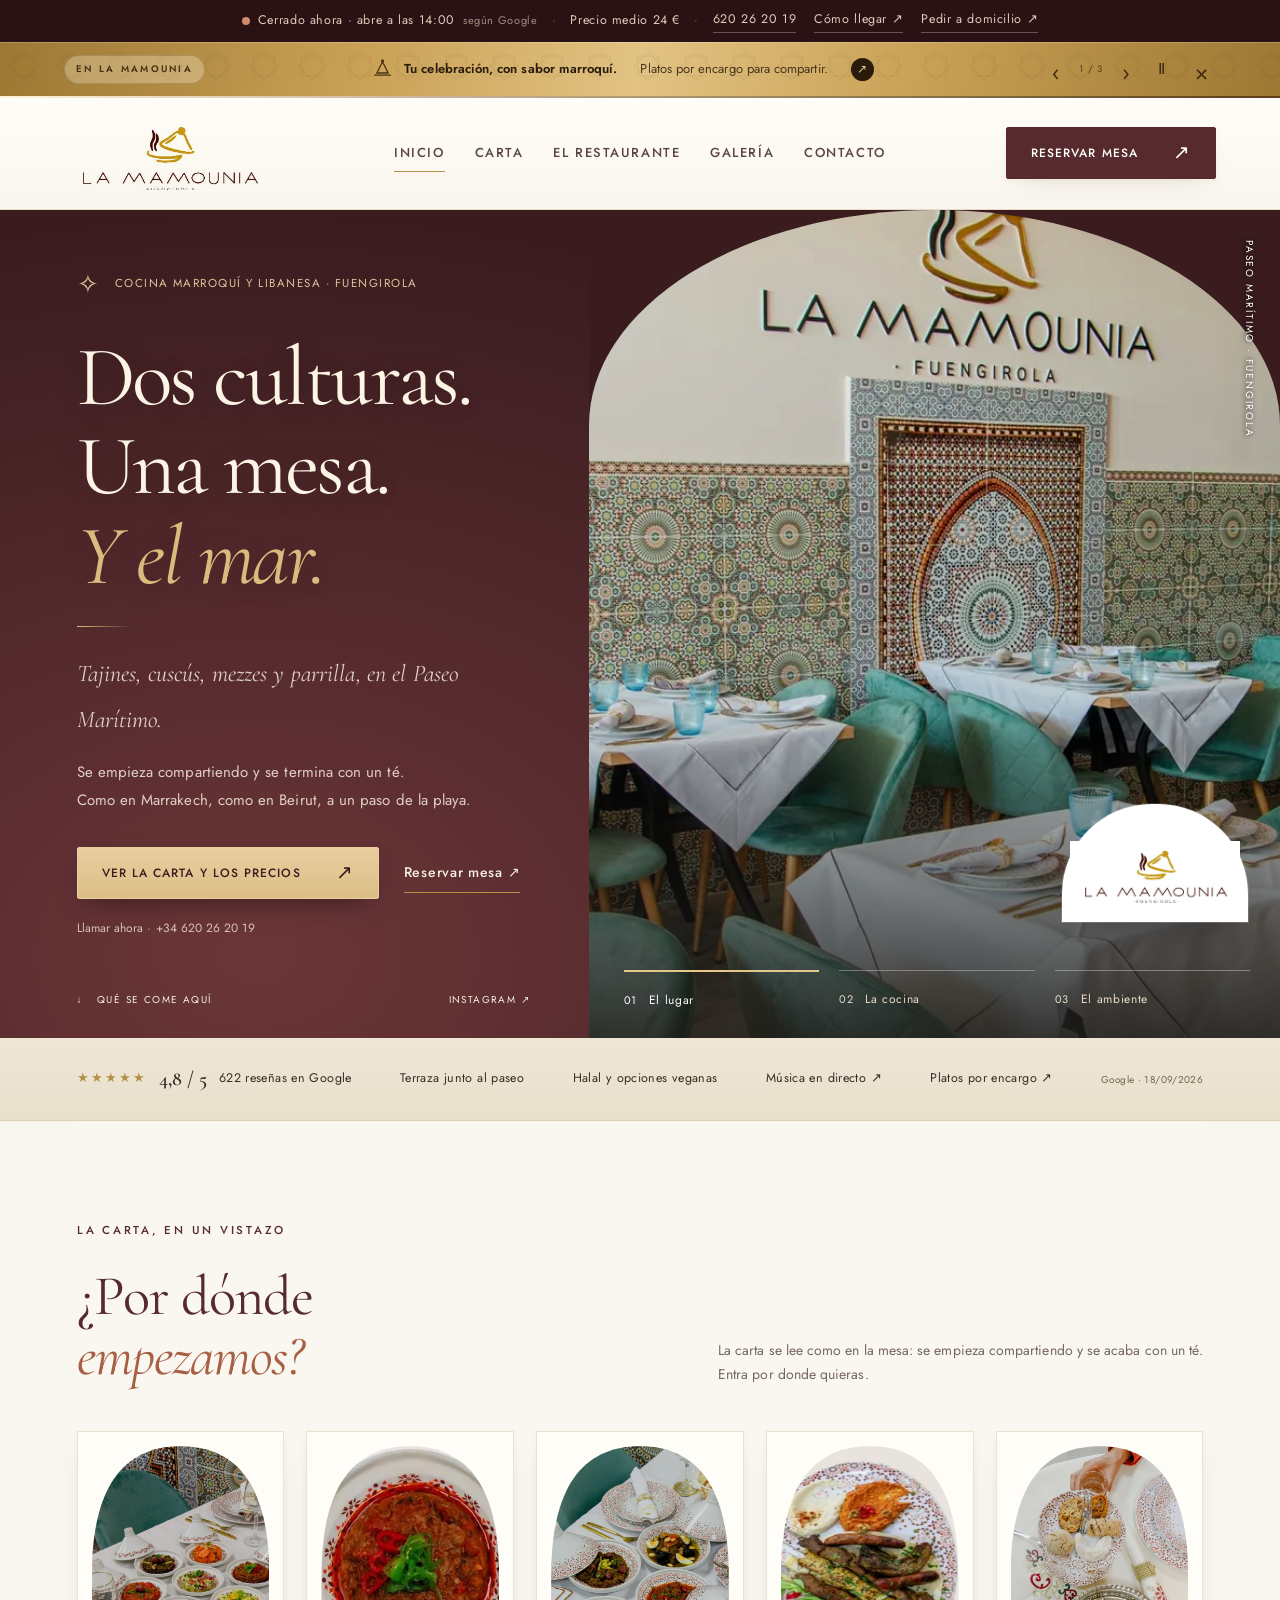
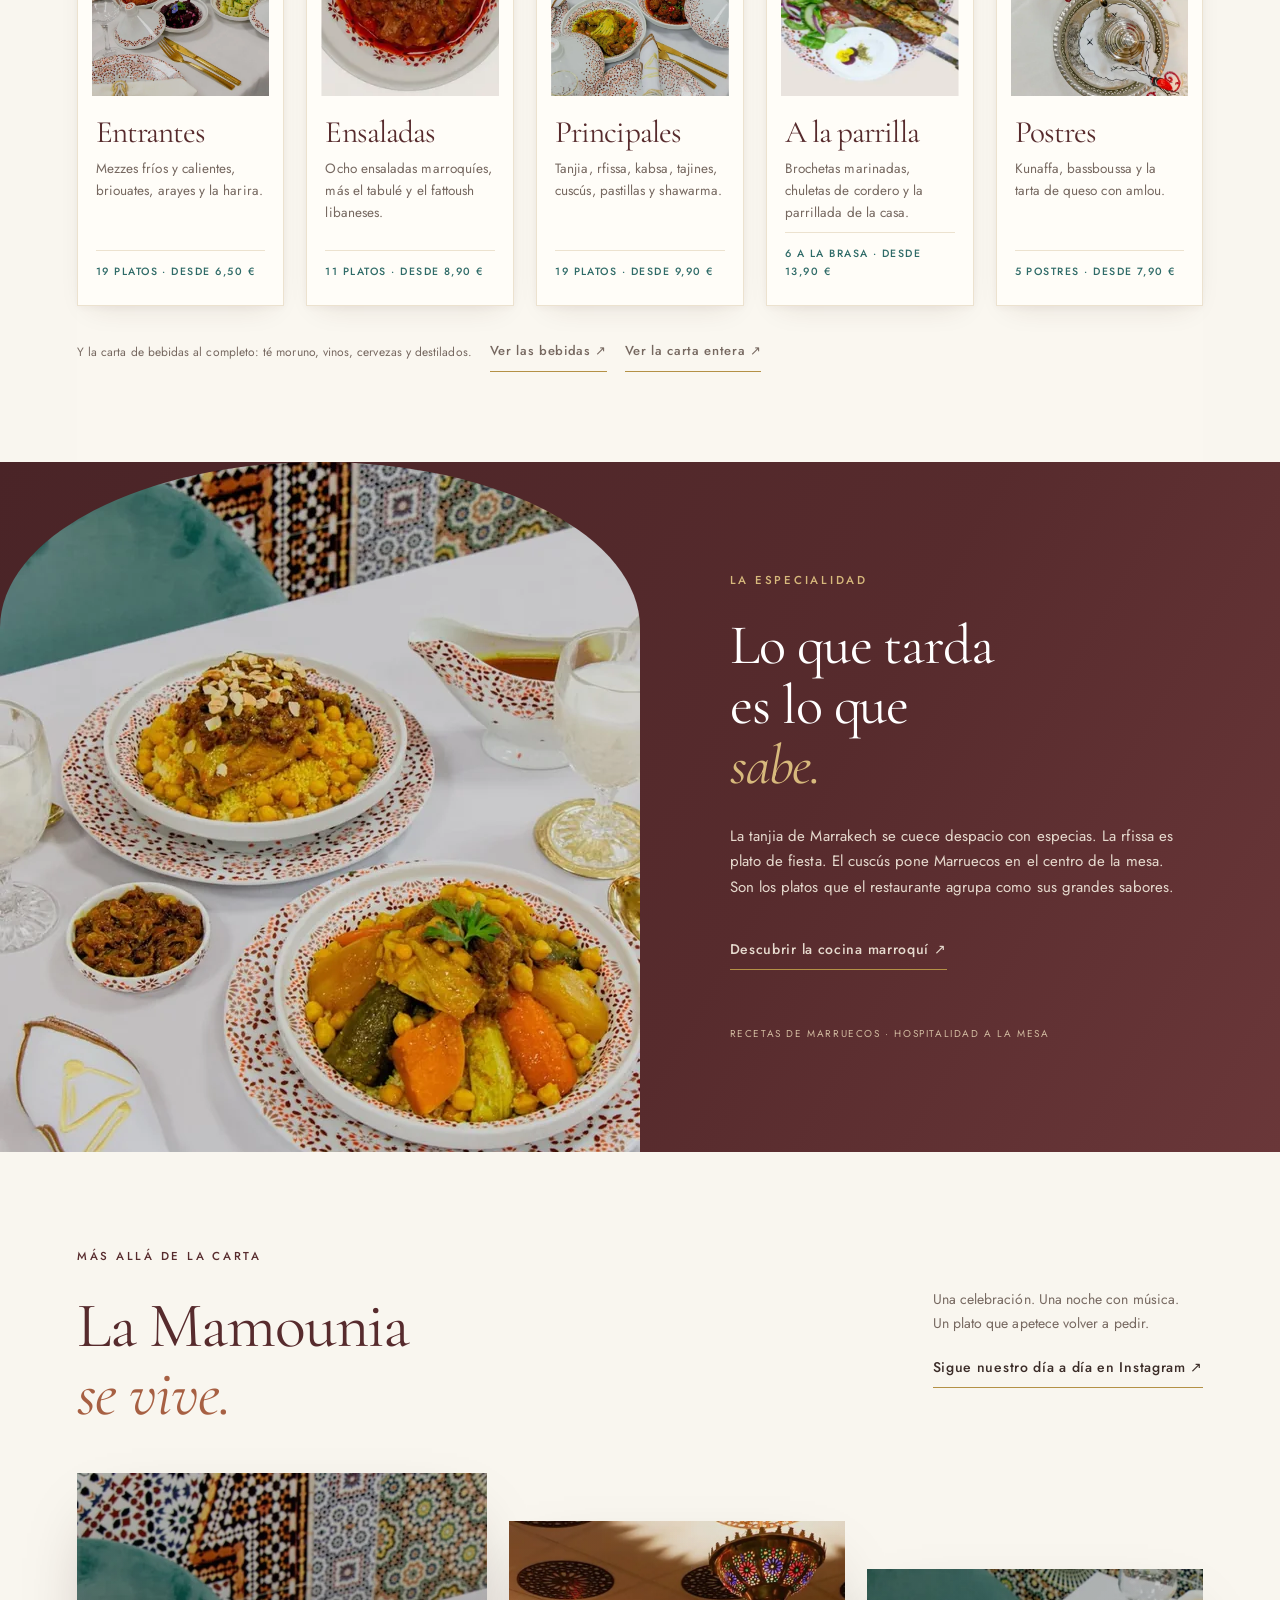
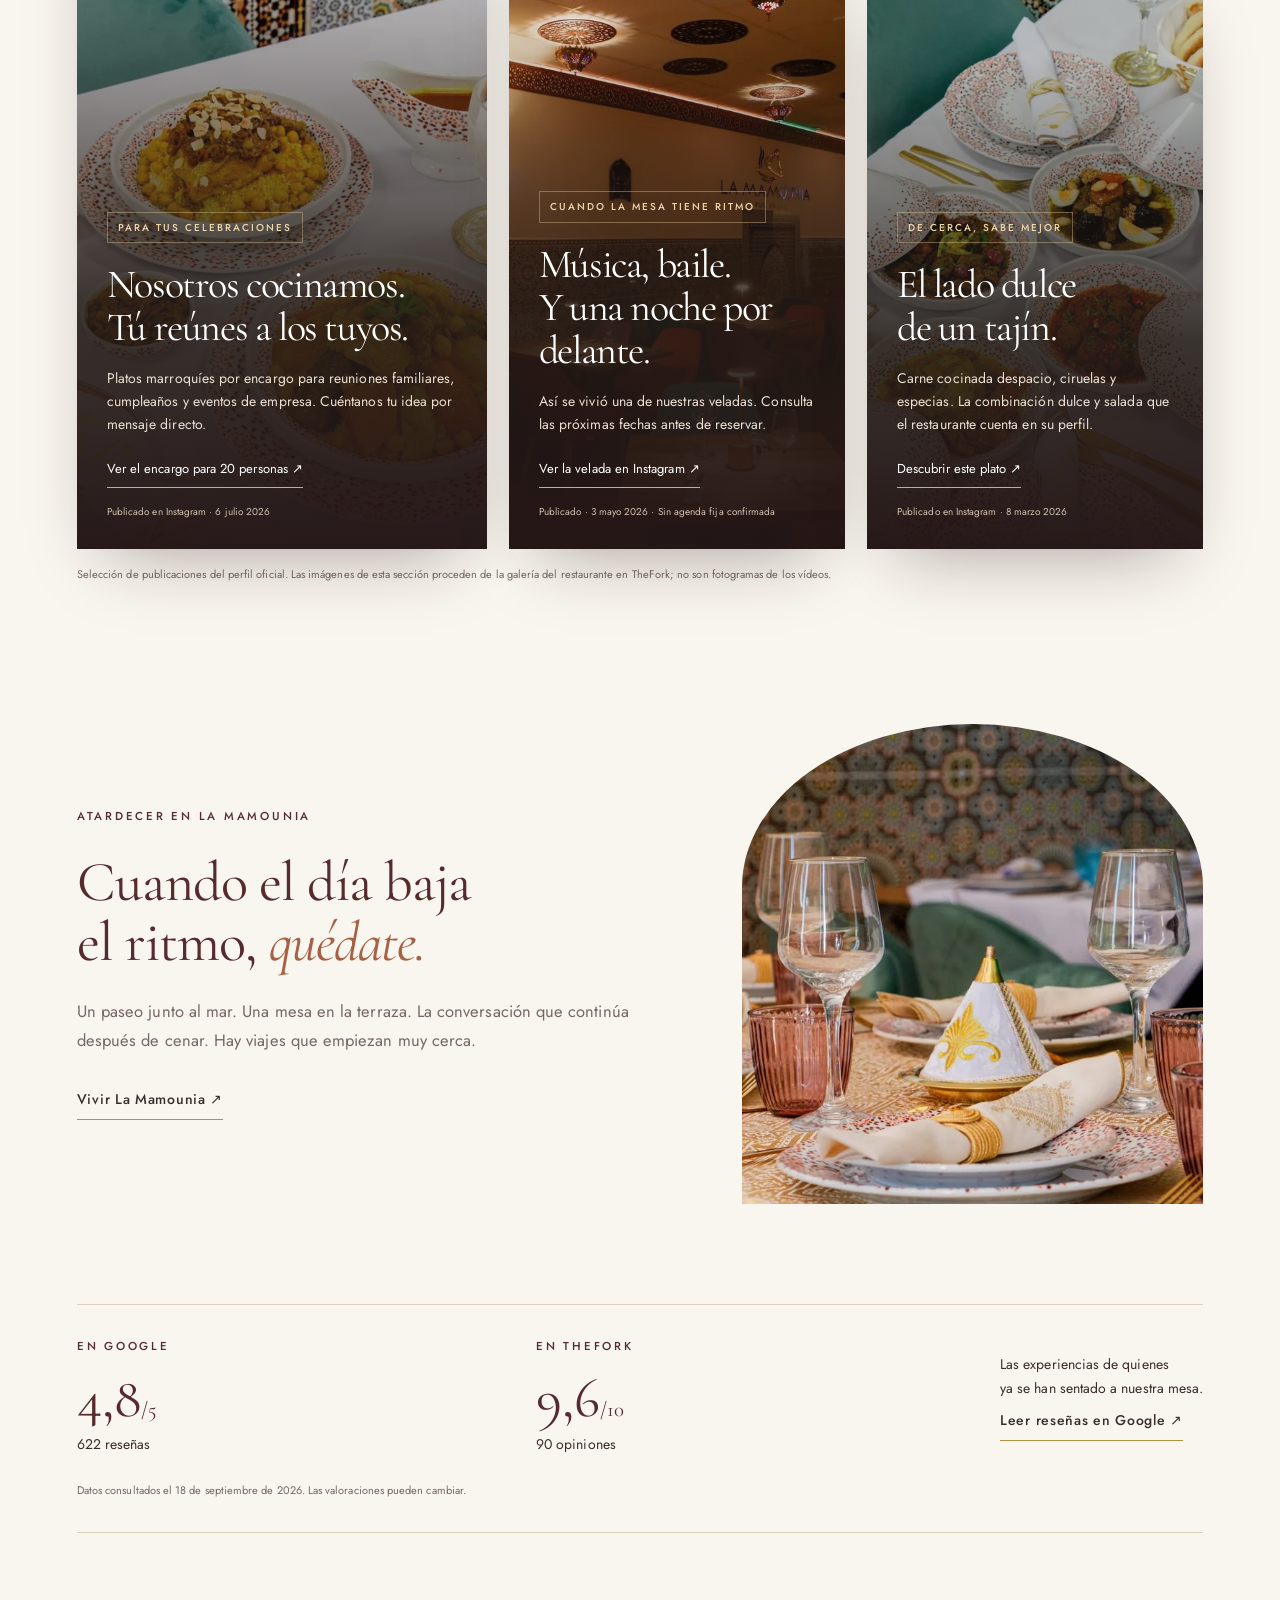
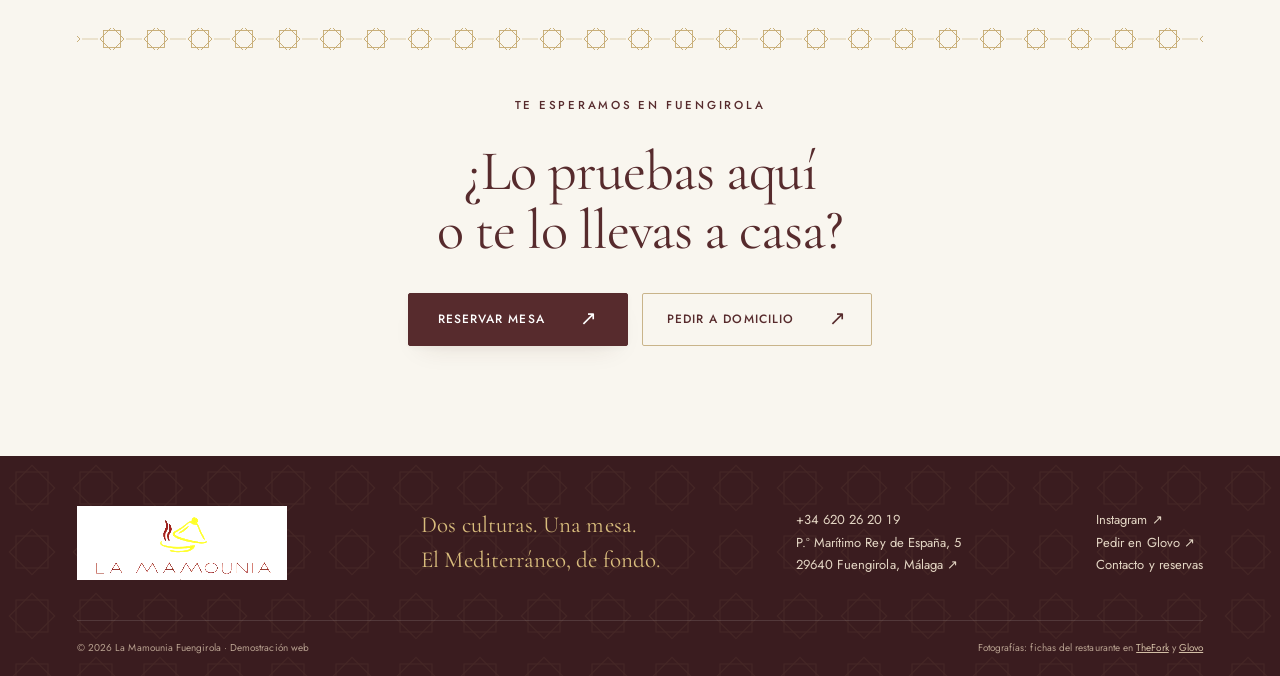
==== commit d9b68016: "Banner de avisos con movimiento El banner cambiaba de aviso de golpe sobre un dorado plano. Ahora:  " ====
--- a/index.html
+++ b/index.html
@@ -12,7 +12,7 @@
 <meta property="og:image" content="assets/images/interior.jpg">
 <meta name="theme-color" content="#562b2b">
 <link rel="icon" href="logo.jpg">
-<link rel="stylesheet" href="css/styles.css?v=carta-7"><link rel="stylesheet" href="css/theme.css?v=tema-2">
+<link rel="stylesheet" href="css/styles.css?v=carta-7"><link rel="stylesheet" href="css/theme.css?v=tema-8">
 <script type="application/ld+json">{"@context":"https://schema.org","@type":"Restaurant","name":"La Mamounia Fuengirola","image":"assets/images/interior.jpg","telephone":"+34620262019","priceRange":"€€","address":{"@type":"PostalAddress","streetAddress":"Paseo Marítimo Rey de España, 5","addressLocality":"Fuengirola","postalCode":"29640","addressRegion":"Málaga","addressCountry":"ES"},"servesCuisine":["Marroquí","Libanesa","Oriente Medio"],"hasMenu":"carta.html","aggregateRating":{"@type":"AggregateRating","ratingValue":"4.8","reviewCount":"622","bestRating":"5"},"openingHoursSpecification":[{"@type":"OpeningHoursSpecification","dayOfWeek":["Monday","Wednesday","Thursday","Friday","Saturday","Sunday"],"opens":"14:00","closes":"01:00"}],"sameAs":["https://www.instagram.com/lamamouniafuengirola/","https://www.thefork.es/restaurante/la-mamounia-fuengirola-r844690","https://glovoapp.com/es/es/fuengirola/stores/la-mamounia-fuengirola"]}</script>
 <script src="js/script.js" defer></script>
 </head>
@@ -260,7 +260,7 @@
 
 <div class="mobile-actions">
   <a href="tel:+34620262019">Llamar</a>
-  <a href="https://wa.me/34620262019" target="_blank" rel="noopener">WhatsApp</a>
+  <a href="https://wa.me/34620262019?text=Hola%2C%20me%20gustar%C3%ADa%20reservar%20una%20mesa%20en%20La%20Mamounia.%0A%0APersonas%3A%20%0AD%C3%ADa%3A%20%0AHora%3A%20%0ANombre%3A%20" target="_blank" rel="noopener">WhatsApp</a>
   <a href="contacto.html#reservar">Reservar ↗</a>
 </div>
 </body>
--- a/css/theme.css
+++ b/css/theme.css
@@ -291,3 +291,150 @@
   .chapter-head .eyebrow:before{display:inline}
   .experience-notes article:before{font-size:2.2rem}
 }
+
+/* =====================================================================
+   RESERVA POR LLAMADA O WHATSAPP
+   Sin formulario: la web no recoge ningún dato del visitante.
+   ===================================================================== */
+.booking{padding:20px 0 80px}
+.booking-head{text-align:center;margin-bottom:38px}
+.booking-head h2{font-size:clamp(2.4rem,3.6vw,3.6rem)}
+.booking-options{display:grid;grid-template-columns:1fr 1fr;gap:20px}
+.booking-card{display:flex;align-items:center;gap:20px;padding:30px 28px;
+  background:#fffdf8;border:1px solid #e6dbc7;border-left:3px solid var(--gold);
+  box-shadow:var(--shadow-soft);transition:transform .35s,box-shadow .35s,border-color .35s}
+.booking-card:hover{transform:translateY(-5px);box-shadow:var(--shadow-lift)}
+.booking-icon{flex-shrink:0;width:62px;height:62px;display:grid;place-items:center;border-radius:50%;
+  background:var(--burgundy);color:var(--gold-light);transition:background .35s}
+.booking-body{display:flex;flex-direction:column;gap:3px;min-width:0;flex:1}
+.booking-body strong{font-family:var(--display);font-size:1.75rem;font-weight:400;color:var(--burgundy);line-height:1.15}
+.booking-number{font-family:var(--sans);font-size:12px;letter-spacing:.14em;text-transform:uppercase;color:var(--teal);font-weight:500}
+.booking-note{font-family:var(--sans);font-size:13px;color:var(--muted);line-height:1.55;margin-top:5px}
+.booking-go{flex-shrink:0;font-size:22px;color:var(--gold);align-self:flex-start}
+.booking-call:hover{border-left-color:var(--terracotta)}
+.booking-call:hover .booking-icon{background:var(--terracotta)}
+.booking-whatsapp .booking-icon{background:#1f7a52;color:#fff}
+.booking-whatsapp:hover{border-left-color:#1f7a52}
+.booking-whatsapp:hover .booking-icon{background:#25955f}
+.booking-legal{font-family:var(--sans);font-size:12.5px;color:var(--muted);line-height:1.7;
+  max-width:none;text-align:center;margin-top:28px;padding-top:22px;border-top:1px solid #e7dcc8}
+
+.contact-grid{grid-template-columns:1fr 1fr;gap:8%;padding-top:20px}
+.contact-extra .contact-block:first-child{border-top:0;margin-top:0;padding-top:0}
+.contact-extra p:not(.eyebrow):not(.small){font-family:var(--sans);font-size:14.5px;color:var(--muted)}
+.contact-extra .button{margin-top:16px}
+
+@media(max-width:800px){
+  /* El tema pisaba la regla de una columna de la hoja base. */
+  .contact-grid{grid-template-columns:1fr;gap:46px}
+  .booking-options{grid-template-columns:1fr;gap:14px}
+  .booking-card{padding:22px 20px;gap:16px}
+  .booking-body strong{font-size:1.5rem}
+  .booking-icon{width:54px;height:54px}
+  .booking{padding-bottom:56px}
+}
+@media(max-width:560px){
+  .booking-head{margin-bottom:26px}
+  .booking-card{padding:18px 16px;gap:14px}
+  .booking-icon{width:48px;height:48px}
+  .booking-icon svg{width:24px;height:24px}
+  .booking-body strong{font-size:1.35rem}
+  .booking-note{font-size:12.5px}
+  .booking-legal{font-size:12px;text-align:left}
+}
+
+/* =====================================================================
+   BANNER DE AVISOS — con vida
+   Tres capas de movimiento: el mosaico que se desplaza, un brillo que
+   recorre el dorado y la entrada de cada aviso. Todo se detiene con
+   prefers-reduced-motion y al pausar el carrusel.
+   ===================================================================== */
+.announcement{
+  position:relative;overflow:hidden;min-height:56px;
+  background:linear-gradient(100deg,#9c7833 0%,#c9a055 28%,#e2c383 50%,#c9a055 72%,#9c7833 100%);
+  color:#2a1c0c;
+  box-shadow:inset 0 -1px 0 #00000026,inset 0 1px 0 #ffffff33;
+}
+/* Capa 1: mosaico de estrellas desplazándose muy despacio */
+.announcement:before{
+  content:'';position:absolute;inset:0;pointer-events:none;opacity:.5;
+  background-image:url("data:image/svg+xml,%3Csvg xmlns='http://www.w3.org/2000/svg' width='48' height='48' viewBox='0 0 48 48'%3E%3Cg fill='none' stroke='%232a1c0c' stroke-width='1' opacity='.16'%3E%3Crect x='14' y='14' width='20' height='20'/%3E%3Crect x='14' y='14' width='20' height='20' transform='rotate(45 24 24)'/%3E%3C/g%3E%3C/svg%3E");
+  animation:banner-drift 60s linear infinite;
+}
+/* Capa 2: brillo que recorre el dorado */
+.announcement:after{
+  content:'';position:absolute;top:0;bottom:0;left:-50%;width:45%;pointer-events:none;
+  background:linear-gradient(100deg,transparent,#fff5dd8c 45%,#fffaf0b3 50%,#fff5dd8c 55%,transparent);
+  animation:banner-shine 7s ease-in-out infinite;
+}
+@keyframes banner-drift{to{background-position:48px 0}}
+@keyframes banner-shine{0%{left:-50%}55%,100%{left:105%}}
+
+.announcement-label{
+  position:relative;z-index:2;font-size:9.5px;letter-spacing:.24em;font-weight:600;
+  color:#4a3212;padding:5px 11px;border:1px solid #2a1c0c2e;border-radius:20px;background:#fff3d94d
+}
+
+.announcement>a{
+  position:relative;z-index:2;display:flex;align-items:center;justify-content:center;
+  gap:11px;flex-wrap:wrap;line-height:1.45;padding:4px 0
+}
+.announcement-icon{width:21px;height:21px;flex-shrink:0;fill:none;stroke:#4a3212;stroke-width:1.5;stroke-linecap:round;stroke-linejoin:round}
+.announcement>a strong{font-weight:600;letter-spacing:.005em}
+.announcement-text{opacity:.82}
+.announcement-arrow{
+  display:inline-grid;place-items:center;width:23px;height:23px;border-radius:50%;
+  background:#2a1c0c;color:#e8c98a;font-size:12px;flex-shrink:0;transition:transform .3s,background .3s
+}
+.announcement>a:hover .announcement-arrow{transform:translate(2px,-2px);background:#572b2d}
+.announcement>a:hover strong{text-decoration:underline;text-underline-offset:4px;text-decoration-thickness:1px}
+
+/* Entrada de cada aviso: sube y aparece, con el icono un pelín después */
+.announcement>a.is-entering{animation:aviso-entra .5s cubic-bezier(.22,1,.36,1) both}
+.announcement>a.is-entering .announcement-icon{animation:icono-entra .55s cubic-bezier(.34,1.4,.5,1) .06s both}
+@keyframes aviso-entra{from{opacity:0;transform:translateY(9px)}to{opacity:1;transform:none}}
+@keyframes icono-entra{from{opacity:0;transform:scale(.4) rotate(-14deg)}to{opacity:1;transform:none}}
+
+/* Capa 3: barra de tiempo hasta el aviso siguiente */
+.announcement-progress{position:absolute;left:0;bottom:0;height:2px;width:0;z-index:3;
+  background:linear-gradient(90deg,#fff2d6,#5c3d14);border-radius:0 2px 2px 0}
+.announcement-progress.is-running{animation:banner-progreso 7s linear both}
+@keyframes banner-progreso{from{width:0}to{width:100%}}
+
+/* Con el carrusel detenido (pausa, ratón encima o foco) todo se congela */
+.announcement.is-paused:before,
+.announcement.is-paused:after,
+.announcement.is-paused .announcement-progress{animation-play-state:paused}
+
+.announcement-controls{position:relative;z-index:2}
+.announcement-controls button{color:#3c2810;border-radius:50%;transition:background .25s,transform .25s}
+.announcement-controls button:hover{background:#fff3d980;transform:scale(1.08)}
+.announcement-count{font-size:9.5px;letter-spacing:.1em;opacity:.7}
+.announcement a:focus-visible,.announcement button:focus-visible{outline-color:#2a1c0c}
+
+@media(max-width:900px){
+  .announcement>a{gap:8px}
+  .announcement-icon{width:19px;height:19px}
+}
+@media(max-width:560px){
+  .announcement{min-height:76px}
+  /* En móvil, rejilla explícita: con flex el título y el texto competían por
+     la misma línea y la flecha caía suelta debajo.
+       [icono] [título] [flecha]
+               [texto secundario]  */
+  .announcement>a{display:grid;grid-template-columns:auto minmax(0,1fr) auto;
+    grid-template-areas:'icono titulo flecha' '. texto .';
+    align-items:center;column-gap:9px;row-gap:1px;text-align:left}
+  .announcement-icon{grid-area:icono}
+  .announcement>a strong{grid-area:titulo;min-width:0}
+  .announcement-text{grid-area:texto;font-size:11px;line-height:1.4}
+  .announcement-arrow{grid-area:flecha}
+  .announcement-icon{width:20px;height:20px}
+  .announcement-arrow{width:20px;height:20px;font-size:11px}
+  .announcement:after{width:70%}
+}
+/* Sin movimiento: se ve exactamente igual, pero quieto. */
+@media(prefers-reduced-motion:reduce){
+  .announcement:before,.announcement:after{animation:none;display:none}
+  .announcement-progress{display:none}
+}
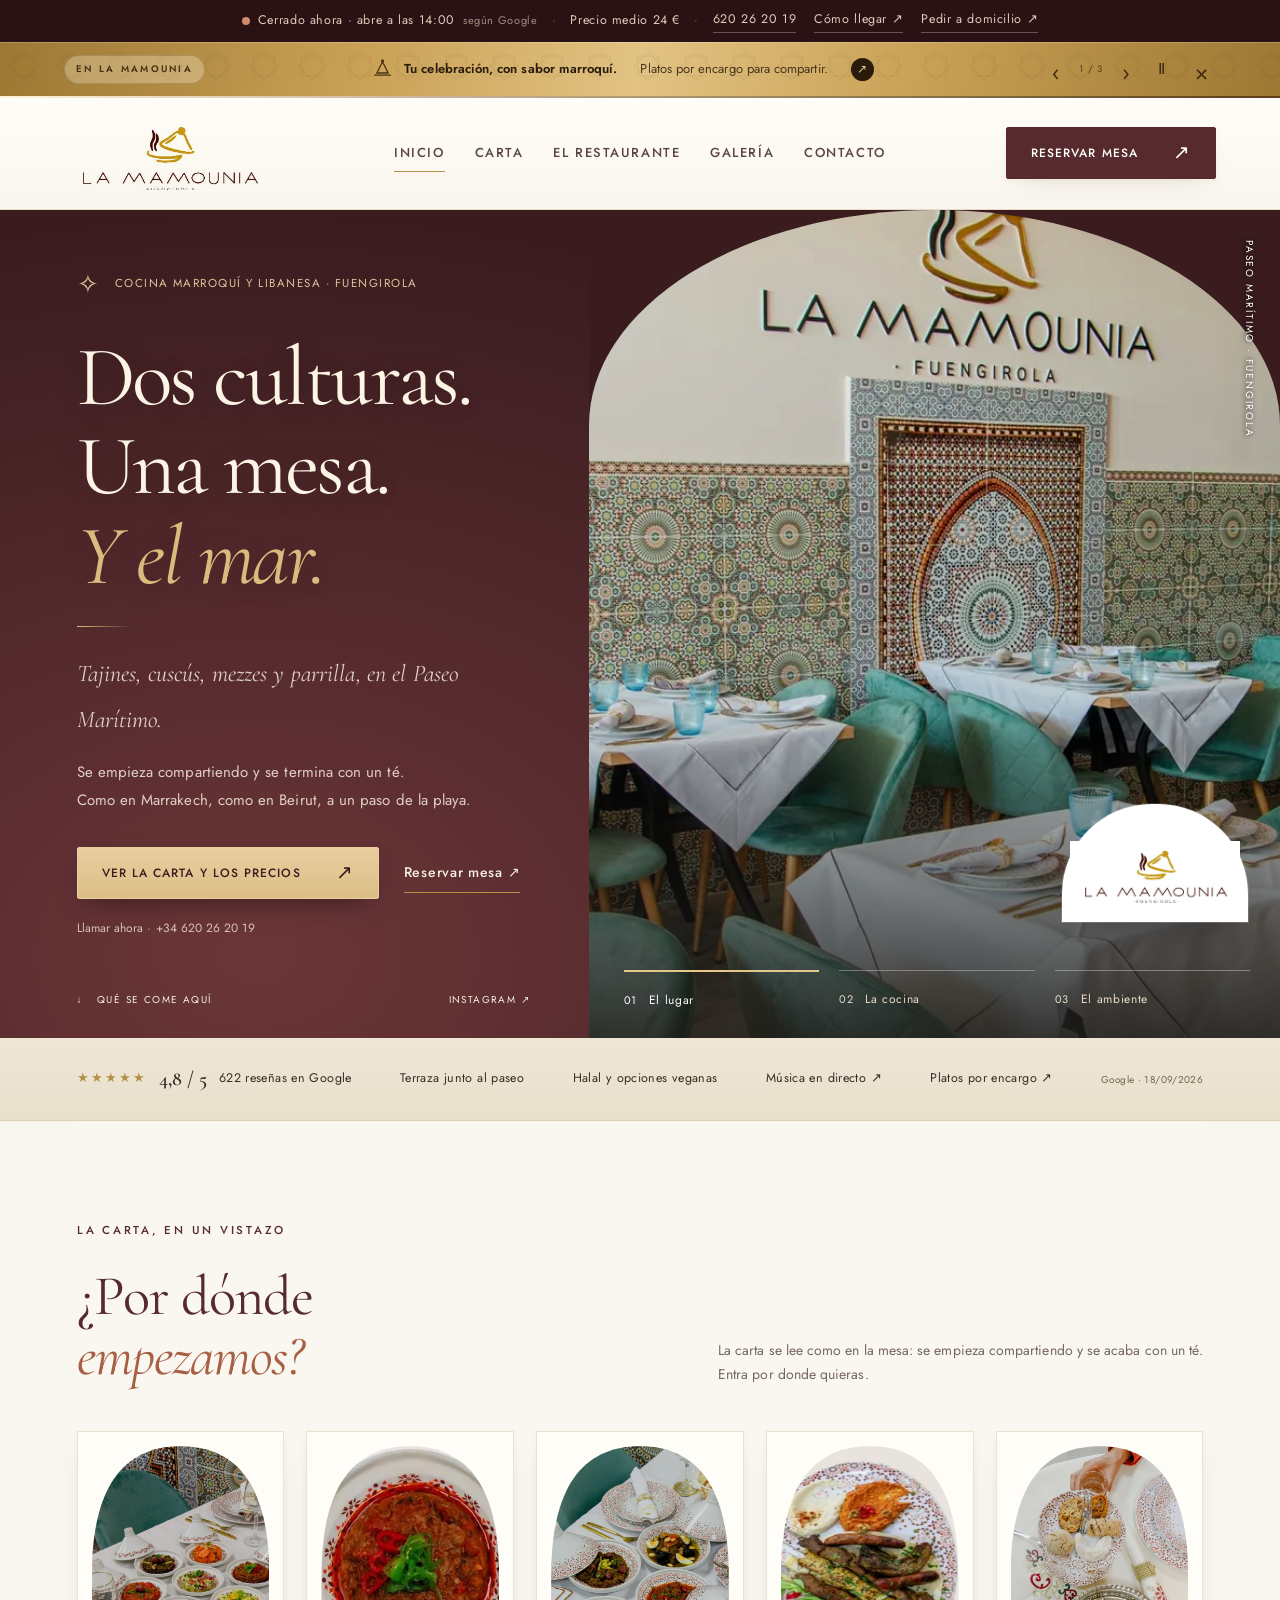
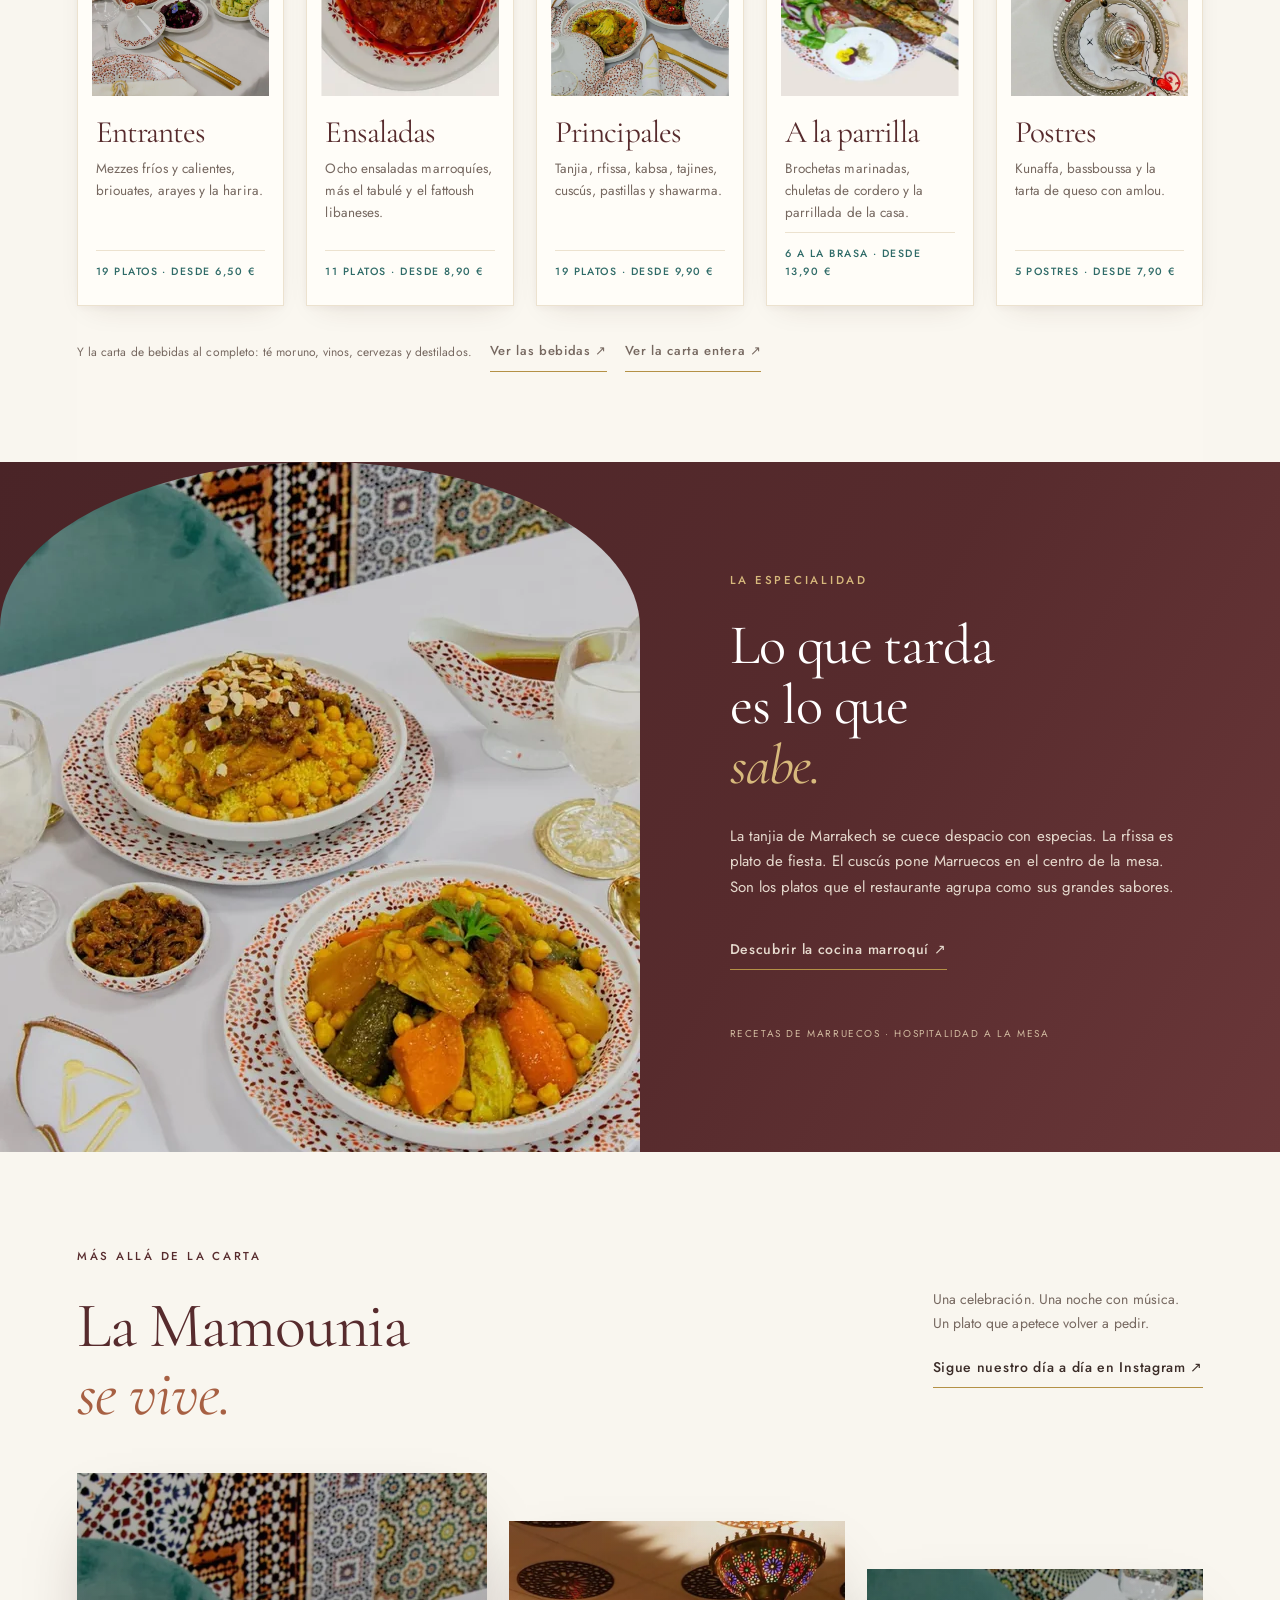
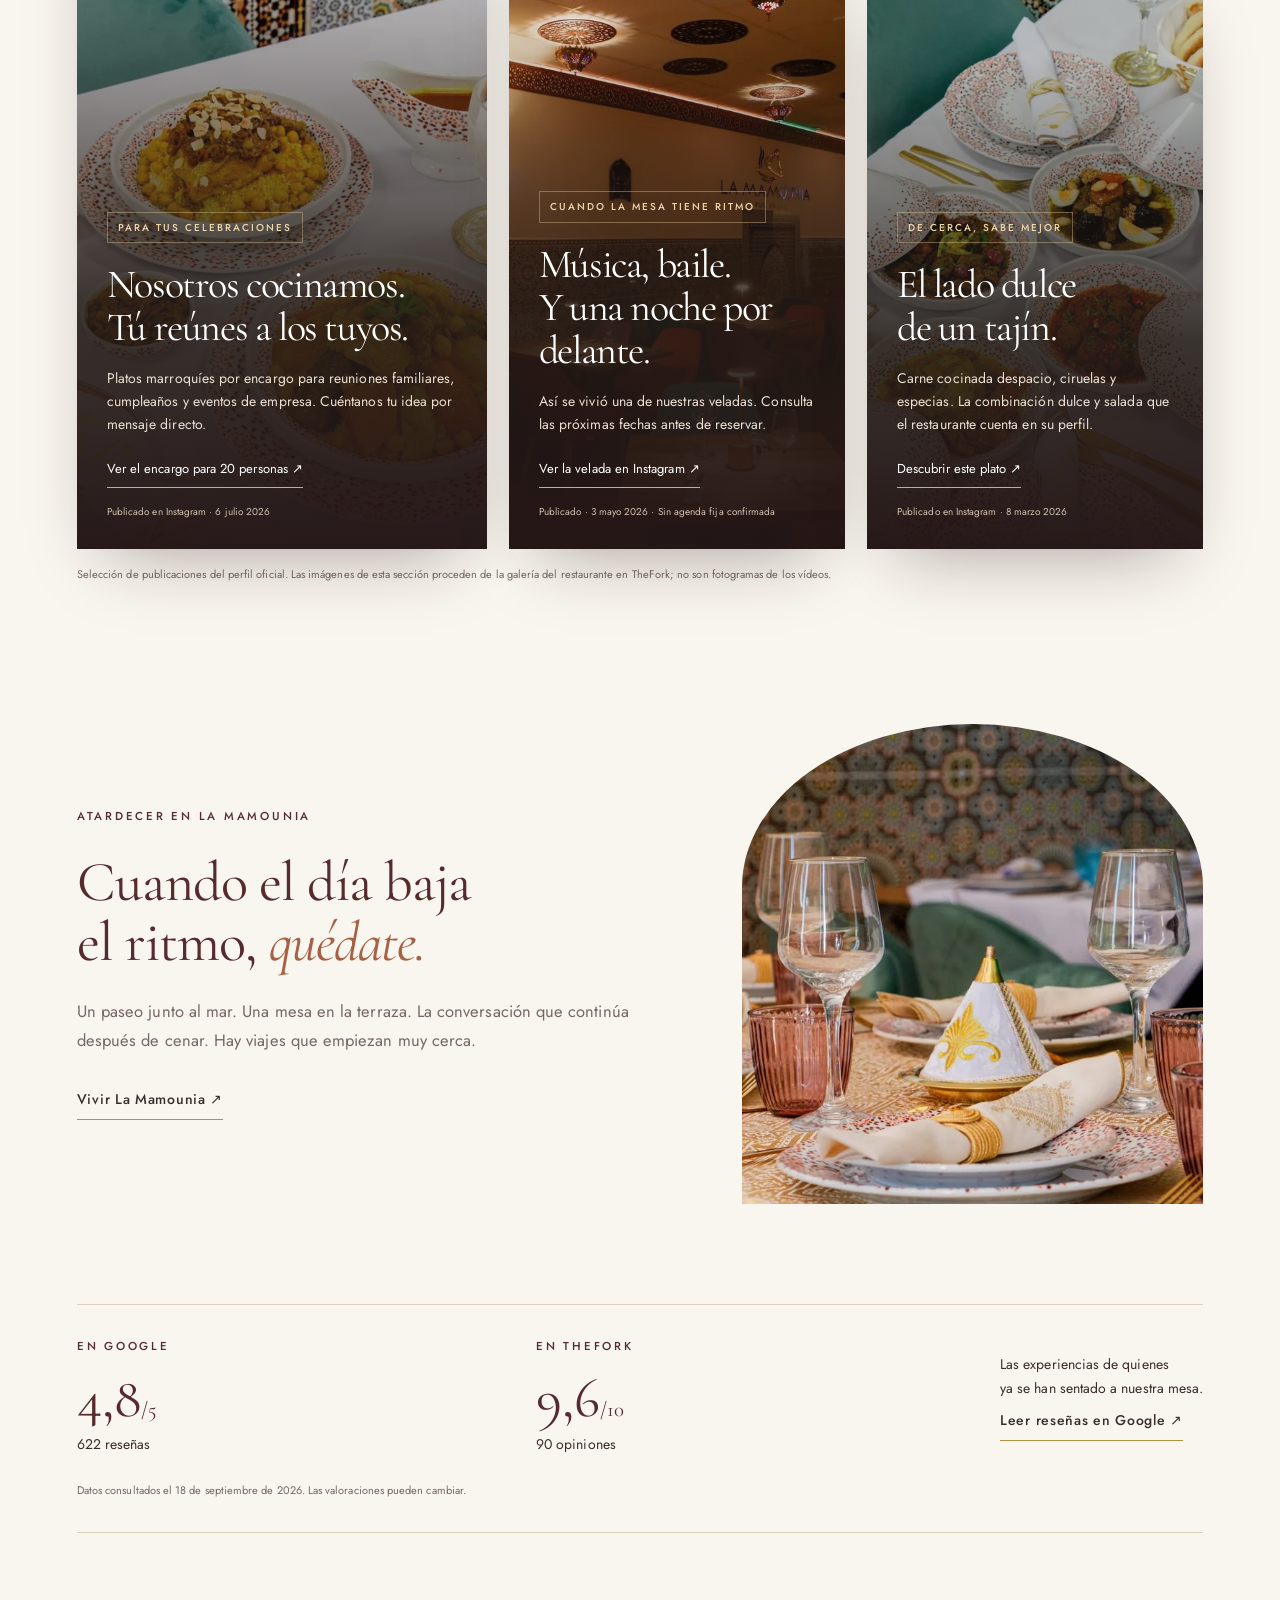
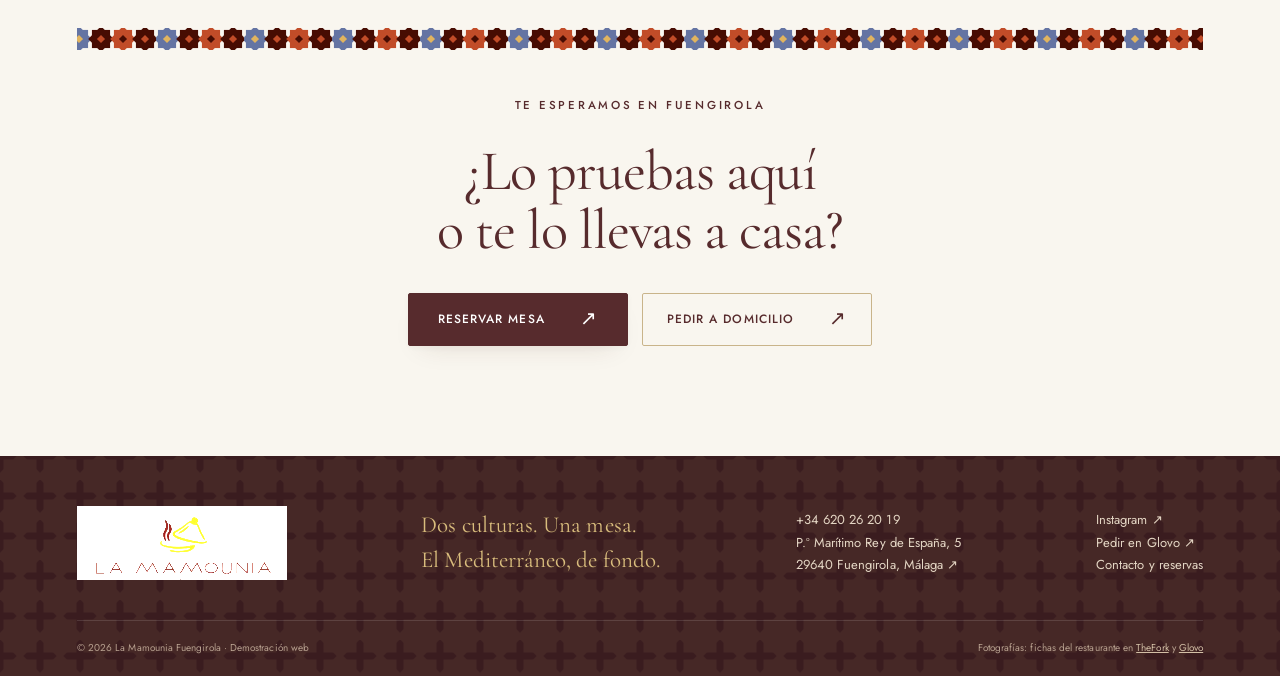
==== commit 74e73ab3: "Incorpora la carta real del restaurante: precios, mosaico y 46 fotos Fuente: las páginas de su carta" ====
--- a/index.html
+++ b/index.html
@@ -12,7 +12,7 @@
 <meta property="og:image" content="assets/images/interior.jpg">
 <meta name="theme-color" content="#562b2b">
 <link rel="icon" href="logo.jpg">
-<link rel="stylesheet" href="css/styles.css?v=carta-7"><link rel="stylesheet" href="css/theme.css?v=tema-8">
+<link rel="stylesheet" href="css/styles.css?v=carta-7"><link rel="stylesheet" href="css/theme.css?v=tema-9">
 <script type="application/ld+json">{"@context":"https://schema.org","@type":"Restaurant","name":"La Mamounia Fuengirola","image":"assets/images/interior.jpg","telephone":"+34620262019","priceRange":"€€","address":{"@type":"PostalAddress","streetAddress":"Paseo Marítimo Rey de España, 5","addressLocality":"Fuengirola","postalCode":"29640","addressRegion":"Málaga","addressCountry":"ES"},"servesCuisine":["Marroquí","Libanesa","Oriente Medio"],"hasMenu":"carta.html","aggregateRating":{"@type":"AggregateRating","ratingValue":"4.8","reviewCount":"622","bestRating":"5"},"openingHoursSpecification":[{"@type":"OpeningHoursSpecification","dayOfWeek":["Monday","Wednesday","Thursday","Friday","Saturday","Sunday"],"opens":"14:00","closes":"01:00"}],"sameAs":["https://www.instagram.com/lamamouniafuengirola/","https://www.thefork.es/restaurante/la-mamounia-fuengirola-r844690","https://glovoapp.com/es/es/fuengirola/stores/la-mamounia-fuengirola"]}</script>
 <script src="js/script.js" defer></script>
 </head>
--- a/css/theme.css
+++ b/css/theme.css
@@ -60,14 +60,14 @@
 /* ---------- Ornamento: cenefa de estrellas de ocho puntas ---------- */
 .zellige-rule{
   height:22px;margin:0;border:0;
-  background-image:url("data:image/svg+xml,%3Csvg xmlns='http://www.w3.org/2000/svg' width='44' height='22' viewBox='0 0 44 22'%3E%3Cg fill='none' stroke='%23b49146' stroke-width='.9' opacity='.75'%3E%3Crect x='13.5' y='2.5' width='17' height='17'/%3E%3Crect x='13.5' y='2.5' width='17' height='17' transform='rotate(45 22 11)'/%3E%3C/g%3E%3Cpath d='M0 11h8M36 11h8' stroke='%23b49146' stroke-width='.9' opacity='.45'/%3E%3C/svg%3E");
-  background-repeat:repeat-x;background-position:center;
+  background-image:url("data:image/svg+xml,%3Csvg%20xmlns=%22http://www.w3.org/2000/svg%22%20width=%22160%22%20height=%2240%22%20viewBox=%220%200%20160%2040%22%3E%3Cg%3E%3Crect%20x=%223.5%22%20y=%223.5%22%20width=%2233.0%22%20height=%2233.0%22%20fill=%22%236474a3%22/%3E%3Crect%20x=%223.5%22%20y=%223.5%22%20width=%2233.0%22%20height=%2233.0%22%20fill=%22%236474a3%22%20transform=%22rotate(45%2020.0%2020.0)%22/%3E%3Crect%20x=%2214.8%22%20y=%2214.8%22%20width=%2210.4%22%20height=%2210.4%22%20fill=%22%23e1b45f%22%20transform=%22rotate(45%2020.0%2020.0)%22/%3E%3C/g%3E%3Cg%3E%3Crect%20x=%2243.5%22%20y=%223.5%22%20width=%2233.0%22%20height=%2233.0%22%20fill=%22%23470c02%22/%3E%3Crect%20x=%2243.5%22%20y=%223.5%22%20width=%2233.0%22%20height=%2233.0%22%20fill=%22%23470c02%22%20transform=%22rotate(45%2060.0%2020.0)%22/%3E%3Crect%20x=%2254.8%22%20y=%2214.8%22%20width=%2210.4%22%20height=%2210.4%22%20fill=%22%23c14c28%22%20transform=%22rotate(45%2060.0%2020.0)%22/%3E%3C/g%3E%3Cg%3E%3Crect%20x=%2283.5%22%20y=%223.5%22%20width=%2233.0%22%20height=%2233.0%22%20fill=%22%23c14c28%22/%3E%3Crect%20x=%2283.5%22%20y=%223.5%22%20width=%2233.0%22%20height=%2233.0%22%20fill=%22%23c14c28%22%20transform=%22rotate(45%20100.0%2020.0)%22/%3E%3Crect%20x=%2294.8%22%20y=%2214.8%22%20width=%2210.4%22%20height=%2210.4%22%20fill=%22%23470c02%22%20transform=%22rotate(45%20100.0%2020.0)%22/%3E%3C/g%3E%3Cg%3E%3Crect%20x=%22123.5%22%20y=%223.5%22%20width=%2233.0%22%20height=%2233.0%22%20fill=%22%23470c02%22/%3E%3Crect%20x=%22123.5%22%20y=%223.5%22%20width=%2233.0%22%20height=%2233.0%22%20fill=%22%23470c02%22%20transform=%22rotate(45%20140.0%2020.0)%22/%3E%3Crect%20x=%22134.8%22%20y=%2214.8%22%20width=%2210.4%22%20height=%2210.4%22%20fill=%22%23c14c28%22%20transform=%22rotate(45%20140.0%2020.0)%22/%3E%3C/g%3E%3C/svg%3E");
+  background-repeat:repeat-x;background-position:center;background-size:auto 22px;
 }
 
 /* Fondo de mosaico muy tenue para secciones que necesitan cuerpo */
 .zellige-bg{
   background-color:var(--paper);
-  background-image:url("data:image/svg+xml,%3Csvg xmlns='http://www.w3.org/2000/svg' width='64' height='64' viewBox='0 0 64 64'%3E%3Cg fill='none' stroke='%23572b2d' stroke-width='1' opacity='.08'%3E%3Crect x='16' y='16' width='32' height='32'/%3E%3Crect x='16' y='16' width='32' height='32' transform='rotate(45 32 32)'/%3E%3Ccircle cx='32' cy='32' r='4'/%3E%3C/g%3E%3C/svg%3E");
+  background-image:url("data:image/svg+xml,%3Csvg%20xmlns=%22http://www.w3.org/2000/svg%22%20width=%2240%22%20height=%2240%22%20viewBox=%220%200%2040%2040%22%3E%3Cg%20opacity=%22.05%22%3E%3Crect%20x=%223.5%22%20y=%223.5%22%20width=%2233.0%22%20height=%2233.0%22%20fill=%22%23572b2d%22/%3E%3Crect%20x=%223.5%22%20y=%223.5%22%20width=%2233.0%22%20height=%2233.0%22%20fill=%22%23572b2d%22%20transform=%22rotate(45%2020%2020)%22/%3E%3Crect%20x=%2214.8%22%20y=%2214.8%22%20width=%2210.4%22%20height=%2210.4%22%20fill=%22%23572b2d%22%20transform=%22rotate(45%2020%2020)%22/%3E%3C/g%3E%3C/svg%3E");
 }
 
 /* ---------- Arcos marroquíes de verdad, en vez de medio círculo ---------- */
@@ -130,16 +130,16 @@
 
 .closing{background:none;position:relative}
 .closing:before{content:'';display:block;height:22px;margin-bottom:46px;
-  background-image:url("data:image/svg+xml,%3Csvg xmlns='http://www.w3.org/2000/svg' width='44' height='22' viewBox='0 0 44 22'%3E%3Cg fill='none' stroke='%23b49146' stroke-width='.9' opacity='.75'%3E%3Crect x='13.5' y='2.5' width='17' height='17'/%3E%3Crect x='13.5' y='2.5' width='17' height='17' transform='rotate(45 22 11)'/%3E%3C/g%3E%3Cpath d='M0 11h8M36 11h8' stroke='%23b49146' stroke-width='.9' opacity='.45'/%3E%3C/svg%3E");
-  background-repeat:repeat-x;background-position:center}
+  background-image:url("data:image/svg+xml,%3Csvg%20xmlns=%22http://www.w3.org/2000/svg%22%20width=%22160%22%20height=%2240%22%20viewBox=%220%200%20160%2040%22%3E%3Cg%3E%3Crect%20x=%223.5%22%20y=%223.5%22%20width=%2233.0%22%20height=%2233.0%22%20fill=%22%236474a3%22/%3E%3Crect%20x=%223.5%22%20y=%223.5%22%20width=%2233.0%22%20height=%2233.0%22%20fill=%22%236474a3%22%20transform=%22rotate(45%2020.0%2020.0)%22/%3E%3Crect%20x=%2214.8%22%20y=%2214.8%22%20width=%2210.4%22%20height=%2210.4%22%20fill=%22%23e1b45f%22%20transform=%22rotate(45%2020.0%2020.0)%22/%3E%3C/g%3E%3Cg%3E%3Crect%20x=%2243.5%22%20y=%223.5%22%20width=%2233.0%22%20height=%2233.0%22%20fill=%22%23470c02%22/%3E%3Crect%20x=%2243.5%22%20y=%223.5%22%20width=%2233.0%22%20height=%2233.0%22%20fill=%22%23470c02%22%20transform=%22rotate(45%2060.0%2020.0)%22/%3E%3Crect%20x=%2254.8%22%20y=%2214.8%22%20width=%2210.4%22%20height=%2210.4%22%20fill=%22%23c14c28%22%20transform=%22rotate(45%2060.0%2020.0)%22/%3E%3C/g%3E%3Cg%3E%3Crect%20x=%2283.5%22%20y=%223.5%22%20width=%2233.0%22%20height=%2233.0%22%20fill=%22%23c14c28%22/%3E%3Crect%20x=%2283.5%22%20y=%223.5%22%20width=%2233.0%22%20height=%2233.0%22%20fill=%22%23c14c28%22%20transform=%22rotate(45%20100.0%2020.0)%22/%3E%3Crect%20x=%2294.8%22%20y=%2214.8%22%20width=%2210.4%22%20height=%2210.4%22%20fill=%22%23470c02%22%20transform=%22rotate(45%20100.0%2020.0)%22/%3E%3C/g%3E%3Cg%3E%3Crect%20x=%22123.5%22%20y=%223.5%22%20width=%2233.0%22%20height=%2233.0%22%20fill=%22%23470c02%22/%3E%3Crect%20x=%22123.5%22%20y=%223.5%22%20width=%2233.0%22%20height=%2233.0%22%20fill=%22%23470c02%22%20transform=%22rotate(45%20140.0%2020.0)%22/%3E%3Crect%20x=%22134.8%22%20y=%2214.8%22%20width=%2210.4%22%20height=%2210.4%22%20fill=%22%23c14c28%22%20transform=%22rotate(45%20140.0%2020.0)%22/%3E%3C/g%3E%3C/svg%3E");
+  background-repeat:repeat-x;background-position:center;background-size:auto 22px}
 
 /* ---------- La carta ---------- */
 .carta-top{text-align:center;padding-top:56px}
 .carta-top h1{font-size:clamp(3.2rem,5.4vw,5.4rem);color:var(--burgundy)}
 .carta-sub{font-size:12px;letter-spacing:.22em;text-transform:uppercase;color:#8a7668;margin:14px auto 0}
 .carta-top:after{content:'';display:block;height:22px;margin-top:22px;
-  background-image:url("data:image/svg+xml,%3Csvg xmlns='http://www.w3.org/2000/svg' width='44' height='22' viewBox='0 0 44 22'%3E%3Cg fill='none' stroke='%23b49146' stroke-width='.9' opacity='.75'%3E%3Crect x='13.5' y='2.5' width='17' height='17'/%3E%3Crect x='13.5' y='2.5' width='17' height='17' transform='rotate(45 22 11)'/%3E%3C/g%3E%3Cpath d='M0 11h8M36 11h8' stroke='%23b49146' stroke-width='.9' opacity='.45'/%3E%3C/svg%3E");
-  background-repeat:repeat-x;background-position:center}
+  background-image:url("data:image/svg+xml,%3Csvg%20xmlns=%22http://www.w3.org/2000/svg%22%20width=%22160%22%20height=%2240%22%20viewBox=%220%200%20160%2040%22%3E%3Cg%3E%3Crect%20x=%223.5%22%20y=%223.5%22%20width=%2233.0%22%20height=%2233.0%22%20fill=%22%236474a3%22/%3E%3Crect%20x=%223.5%22%20y=%223.5%22%20width=%2233.0%22%20height=%2233.0%22%20fill=%22%236474a3%22%20transform=%22rotate(45%2020.0%2020.0)%22/%3E%3Crect%20x=%2214.8%22%20y=%2214.8%22%20width=%2210.4%22%20height=%2210.4%22%20fill=%22%23e1b45f%22%20transform=%22rotate(45%2020.0%2020.0)%22/%3E%3C/g%3E%3Cg%3E%3Crect%20x=%2243.5%22%20y=%223.5%22%20width=%2233.0%22%20height=%2233.0%22%20fill=%22%23470c02%22/%3E%3Crect%20x=%2243.5%22%20y=%223.5%22%20width=%2233.0%22%20height=%2233.0%22%20fill=%22%23470c02%22%20transform=%22rotate(45%2060.0%2020.0)%22/%3E%3Crect%20x=%2254.8%22%20y=%2214.8%22%20width=%2210.4%22%20height=%2210.4%22%20fill=%22%23c14c28%22%20transform=%22rotate(45%2060.0%2020.0)%22/%3E%3C/g%3E%3Cg%3E%3Crect%20x=%2283.5%22%20y=%223.5%22%20width=%2233.0%22%20height=%2233.0%22%20fill=%22%23c14c28%22/%3E%3Crect%20x=%2283.5%22%20y=%223.5%22%20width=%2233.0%22%20height=%2233.0%22%20fill=%22%23c14c28%22%20transform=%22rotate(45%20100.0%2020.0)%22/%3E%3Crect%20x=%2294.8%22%20y=%2214.8%22%20width=%2210.4%22%20height=%2210.4%22%20fill=%22%23470c02%22%20transform=%22rotate(45%20100.0%2020.0)%22/%3E%3C/g%3E%3Cg%3E%3Crect%20x=%22123.5%22%20y=%223.5%22%20width=%2233.0%22%20height=%2233.0%22%20fill=%22%23470c02%22/%3E%3Crect%20x=%22123.5%22%20y=%223.5%22%20width=%2233.0%22%20height=%2233.0%22%20fill=%22%23470c02%22%20transform=%22rotate(45%20140.0%2020.0)%22/%3E%3Crect%20x=%22134.8%22%20y=%2214.8%22%20width=%2210.4%22%20height=%2210.4%22%20fill=%22%23c14c28%22%20transform=%22rotate(45%20140.0%2020.0)%22/%3E%3C/g%3E%3C/svg%3E");
+  background-repeat:repeat-x;background-position:center;background-size:auto 22px}
 
 .menu-nav{background:#faf7f0f2;backdrop-filter:blur(8px);border-color:#e3d7c1}
 .menu-nav-inner a{font-size:12px;letter-spacing:.16em;text-transform:uppercase;font-weight:500;color:#6d564d}
@@ -152,8 +152,8 @@
 /* Cabecera de capítulo, numerada como en una carta impresa */
 .chapter-head{border-bottom:0;text-align:center;padding-bottom:26px;position:relative}
 .chapter-head:after{content:'';position:absolute;bottom:0;left:50%;transform:translateX(-50%);width:120px;height:22px;
-  background-image:url("data:image/svg+xml,%3Csvg xmlns='http://www.w3.org/2000/svg' width='44' height='22' viewBox='0 0 44 22'%3E%3Cg fill='none' stroke='%23b49146' stroke-width='.9' opacity='.8'%3E%3Crect x='13.5' y='2.5' width='17' height='17'/%3E%3Crect x='13.5' y='2.5' width='17' height='17' transform='rotate(45 22 11)'/%3E%3C/g%3E%3Cpath d='M0 11h8M36 11h8' stroke='%23b49146' stroke-width='.9' opacity='.5'/%3E%3C/svg%3E");
-  background-repeat:repeat-x;background-position:center}
+  background-image:url("data:image/svg+xml,%3Csvg%20xmlns=%22http://www.w3.org/2000/svg%22%20width=%22160%22%20height=%2240%22%20viewBox=%220%200%20160%2040%22%3E%3Cg%3E%3Crect%20x=%223.5%22%20y=%223.5%22%20width=%2233.0%22%20height=%2233.0%22%20fill=%22%236474a3%22/%3E%3Crect%20x=%223.5%22%20y=%223.5%22%20width=%2233.0%22%20height=%2233.0%22%20fill=%22%236474a3%22%20transform=%22rotate(45%2020.0%2020.0)%22/%3E%3Crect%20x=%2214.8%22%20y=%2214.8%22%20width=%2210.4%22%20height=%2210.4%22%20fill=%22%23e1b45f%22%20transform=%22rotate(45%2020.0%2020.0)%22/%3E%3C/g%3E%3Cg%3E%3Crect%20x=%2243.5%22%20y=%223.5%22%20width=%2233.0%22%20height=%2233.0%22%20fill=%22%23470c02%22/%3E%3Crect%20x=%2243.5%22%20y=%223.5%22%20width=%2233.0%22%20height=%2233.0%22%20fill=%22%23470c02%22%20transform=%22rotate(45%2060.0%2020.0)%22/%3E%3Crect%20x=%2254.8%22%20y=%2214.8%22%20width=%2210.4%22%20height=%2210.4%22%20fill=%22%23c14c28%22%20transform=%22rotate(45%2060.0%2020.0)%22/%3E%3C/g%3E%3Cg%3E%3Crect%20x=%2283.5%22%20y=%223.5%22%20width=%2233.0%22%20height=%2233.0%22%20fill=%22%23c14c28%22/%3E%3Crect%20x=%2283.5%22%20y=%223.5%22%20width=%2233.0%22%20height=%2233.0%22%20fill=%22%23c14c28%22%20transform=%22rotate(45%20100.0%2020.0)%22/%3E%3Crect%20x=%2294.8%22%20y=%2214.8%22%20width=%2210.4%22%20height=%2210.4%22%20fill=%22%23470c02%22%20transform=%22rotate(45%20100.0%2020.0)%22/%3E%3C/g%3E%3Cg%3E%3Crect%20x=%22123.5%22%20y=%223.5%22%20width=%2233.0%22%20height=%2233.0%22%20fill=%22%23470c02%22/%3E%3Crect%20x=%22123.5%22%20y=%223.5%22%20width=%2233.0%22%20height=%2233.0%22%20fill=%22%23470c02%22%20transform=%22rotate(45%20140.0%2020.0)%22/%3E%3Crect%20x=%22134.8%22%20y=%2214.8%22%20width=%2210.4%22%20height=%2210.4%22%20fill=%22%23c14c28%22%20transform=%22rotate(45%20140.0%2020.0)%22/%3E%3C/g%3E%3C/svg%3E");
+  background-repeat:repeat-x;background-position:center;background-size:auto 22px}
 .chapter h2{color:var(--burgundy);font-weight:400}
 .chapter-intro{margin-left:auto;margin-right:auto;text-align:center;font-family:var(--sans)}
 .chapter-head .eyebrow{color:var(--terracotta)}
@@ -200,7 +200,7 @@
 
 /* ---------- Pie con cuerpo ---------- */
 footer{background:var(--burgundy-deep);color:#e4d6c4;
-  background-image:url("data:image/svg+xml,%3Csvg xmlns='http://www.w3.org/2000/svg' width='64' height='64' viewBox='0 0 64 64'%3E%3Cg fill='none' stroke='%23d9bd7d' stroke-width='1' opacity='.07'%3E%3Crect x='16' y='16' width='32' height='32'/%3E%3Crect x='16' y='16' width='32' height='32' transform='rotate(45 32 32)'/%3E%3C/g%3E%3C/svg%3E")}
+  background-image:url("data:image/svg+xml,%3Csvg%20xmlns=%22http://www.w3.org/2000/svg%22%20width=%2240%22%20height=%2240%22%20viewBox=%220%200%2040%2040%22%3E%3Cg%20opacity=%22.07%22%3E%3Crect%20x=%223.5%22%20y=%223.5%22%20width=%2233.0%22%20height=%2233.0%22%20fill=%22%23d9bd7d%22/%3E%3Crect%20x=%223.5%22%20y=%223.5%22%20width=%2233.0%22%20height=%2233.0%22%20fill=%22%23d9bd7d%22%20transform=%22rotate(45%2020%2020)%22/%3E%3Crect%20x=%2214.8%22%20y=%2214.8%22%20width=%2210.4%22%20height=%2210.4%22%20fill=%22%23d9bd7d%22%20transform=%22rotate(45%2020%2020)%22/%3E%3C/g%3E%3C/svg%3E")}
 footer .logo{background:transparent;mix-blend-mode:screen;filter:brightness(1.9) contrast(1.15)}
 .footer-main p{color:var(--gold-light);font-size:23px}
 .footer-main a:hover{color:#fff}
@@ -261,7 +261,7 @@
 .contact-block .eyebrow{color:var(--terracotta)}
 .reservation{border-top:3px solid var(--gold);
   background-color:#f2ebdd;
-  background-image:url("data:image/svg+xml,%3Csvg xmlns='http://www.w3.org/2000/svg' width='64' height='64' viewBox='0 0 64 64'%3E%3Cg fill='none' stroke='%23572b2d' stroke-width='1' opacity='.05'%3E%3Crect x='16' y='16' width='32' height='32'/%3E%3Crect x='16' y='16' width='32' height='32' transform='rotate(45 32 32)'/%3E%3C/g%3E%3C/svg%3E")}
+  background-image:url("data:image/svg+xml,%3Csvg%20xmlns=%22http://www.w3.org/2000/svg%22%20width=%2240%22%20height=%2240%22%20viewBox=%220%200%2040%2040%22%3E%3Cg%20opacity=%22.05%22%3E%3Crect%20x=%223.5%22%20y=%223.5%22%20width=%2233.0%22%20height=%2233.0%22%20fill=%22%23572b2d%22/%3E%3Crect%20x=%223.5%22%20y=%223.5%22%20width=%2233.0%22%20height=%2233.0%22%20fill=%22%23572b2d%22%20transform=%22rotate(45%2020%2020)%22/%3E%3Crect%20x=%2214.8%22%20y=%2214.8%22%20width=%2210.4%22%20height=%2210.4%22%20fill=%22%23572b2d%22%20transform=%22rotate(45%2020%2020)%22/%3E%3C/g%3E%3C/svg%3E")}
 .demo-note{background:#fffdf8;border-left-color:var(--gold);font-family:var(--sans);box-shadow:var(--shadow-soft)}
 .form-field label{font-family:var(--sans);letter-spacing:.04em;font-size:12.5px;text-transform:uppercase;color:#6d564d}
 #form-status{font-family:var(--sans)}
@@ -438,3 +438,7 @@
   .announcement:before,.announcement:after{animation:none;display:none}
   .announcement-progress{display:none}
 }
+
+/* Aviso de precios sin cotejar con la carta del local */
+.group-pendiente{font-family:var(--sans);font-size:12px;color:#8a6a24;background:#f8f1e2;
+  border-left:2px solid var(--gold);padding:8px 12px;margin-top:10px;max-width:none}
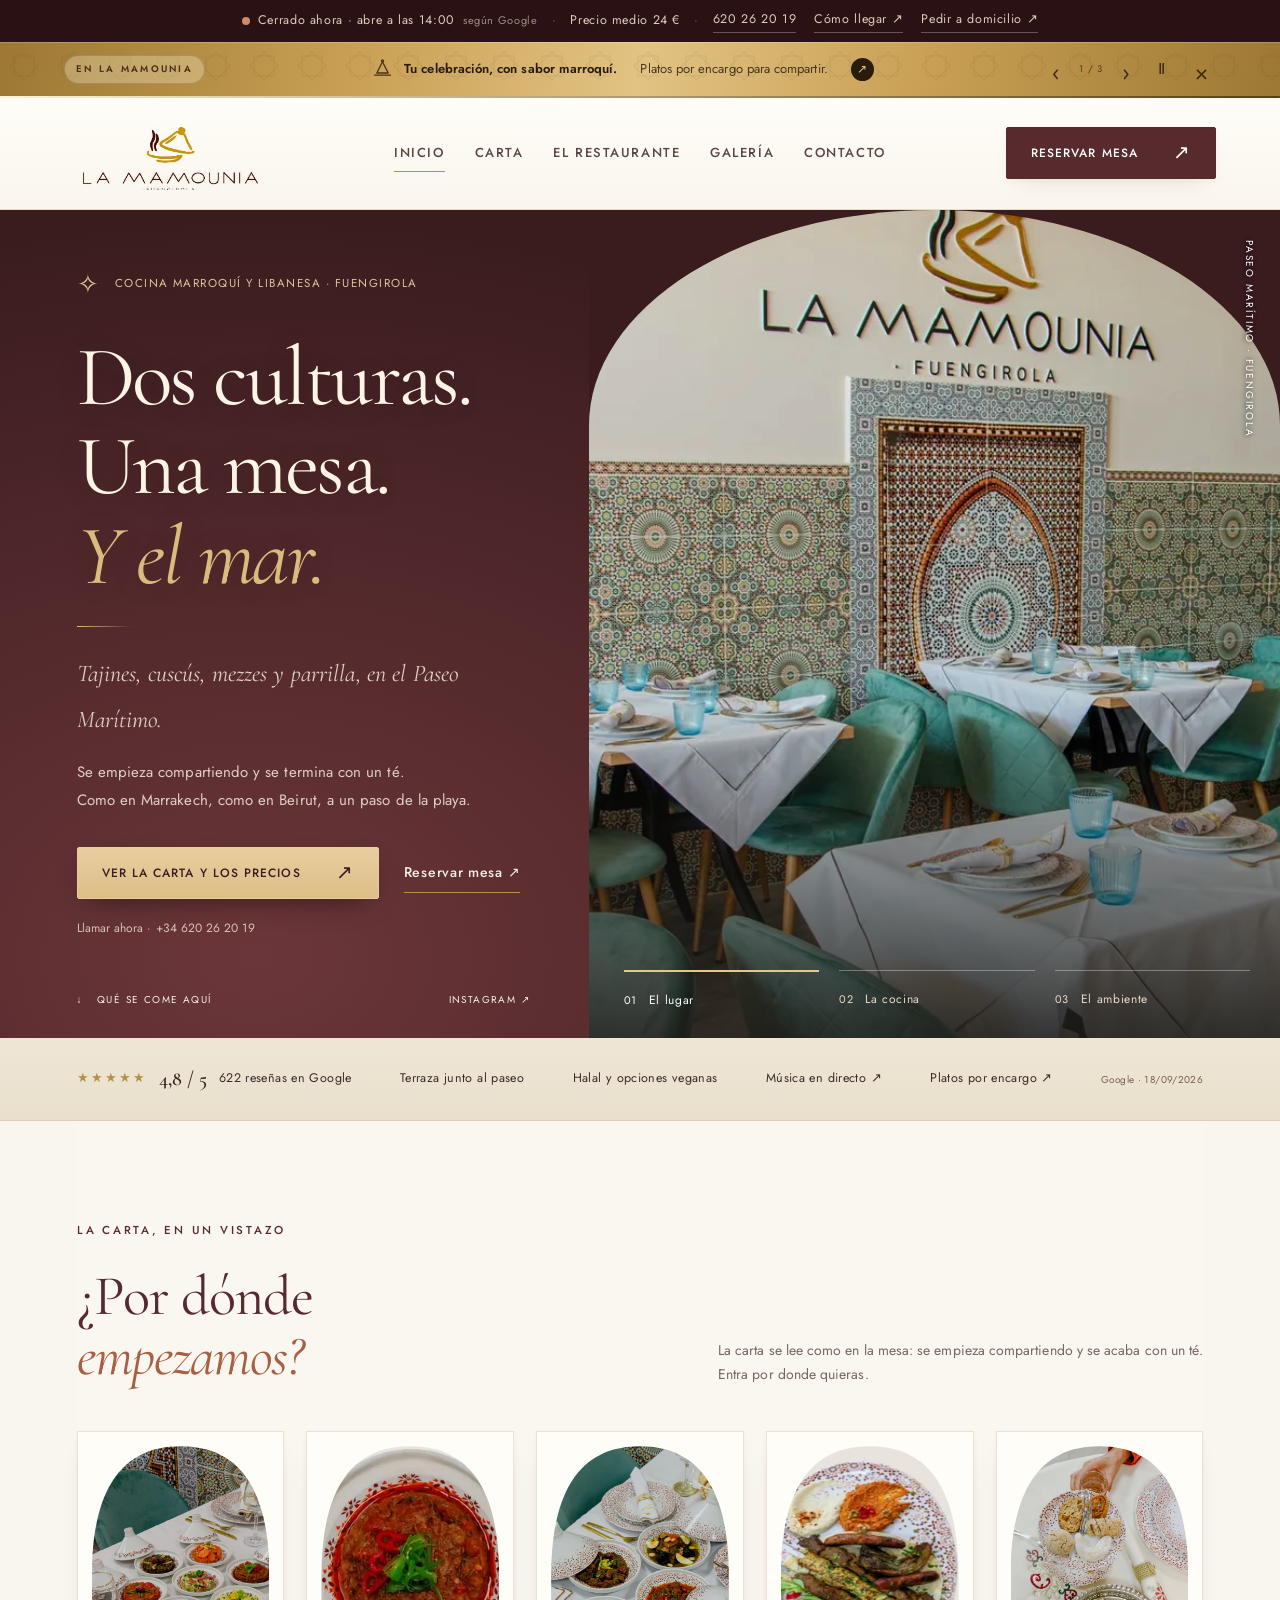
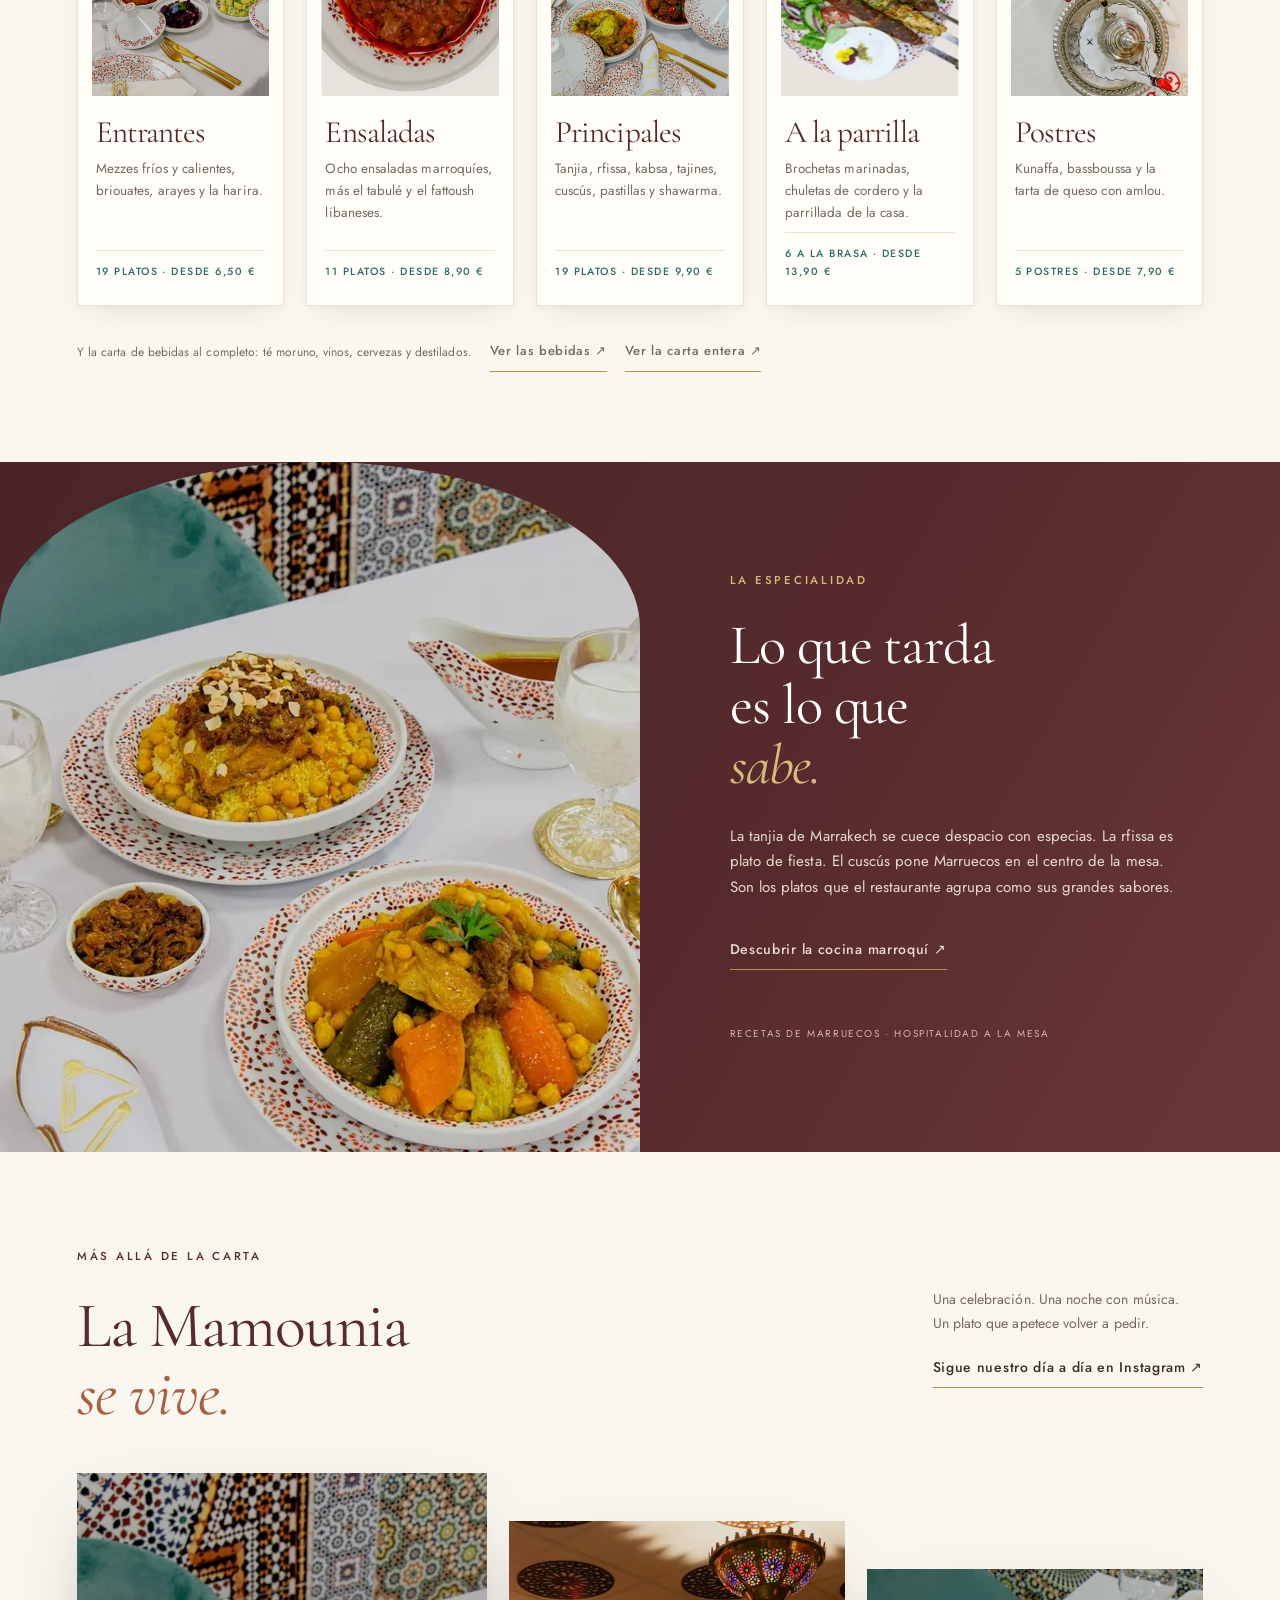
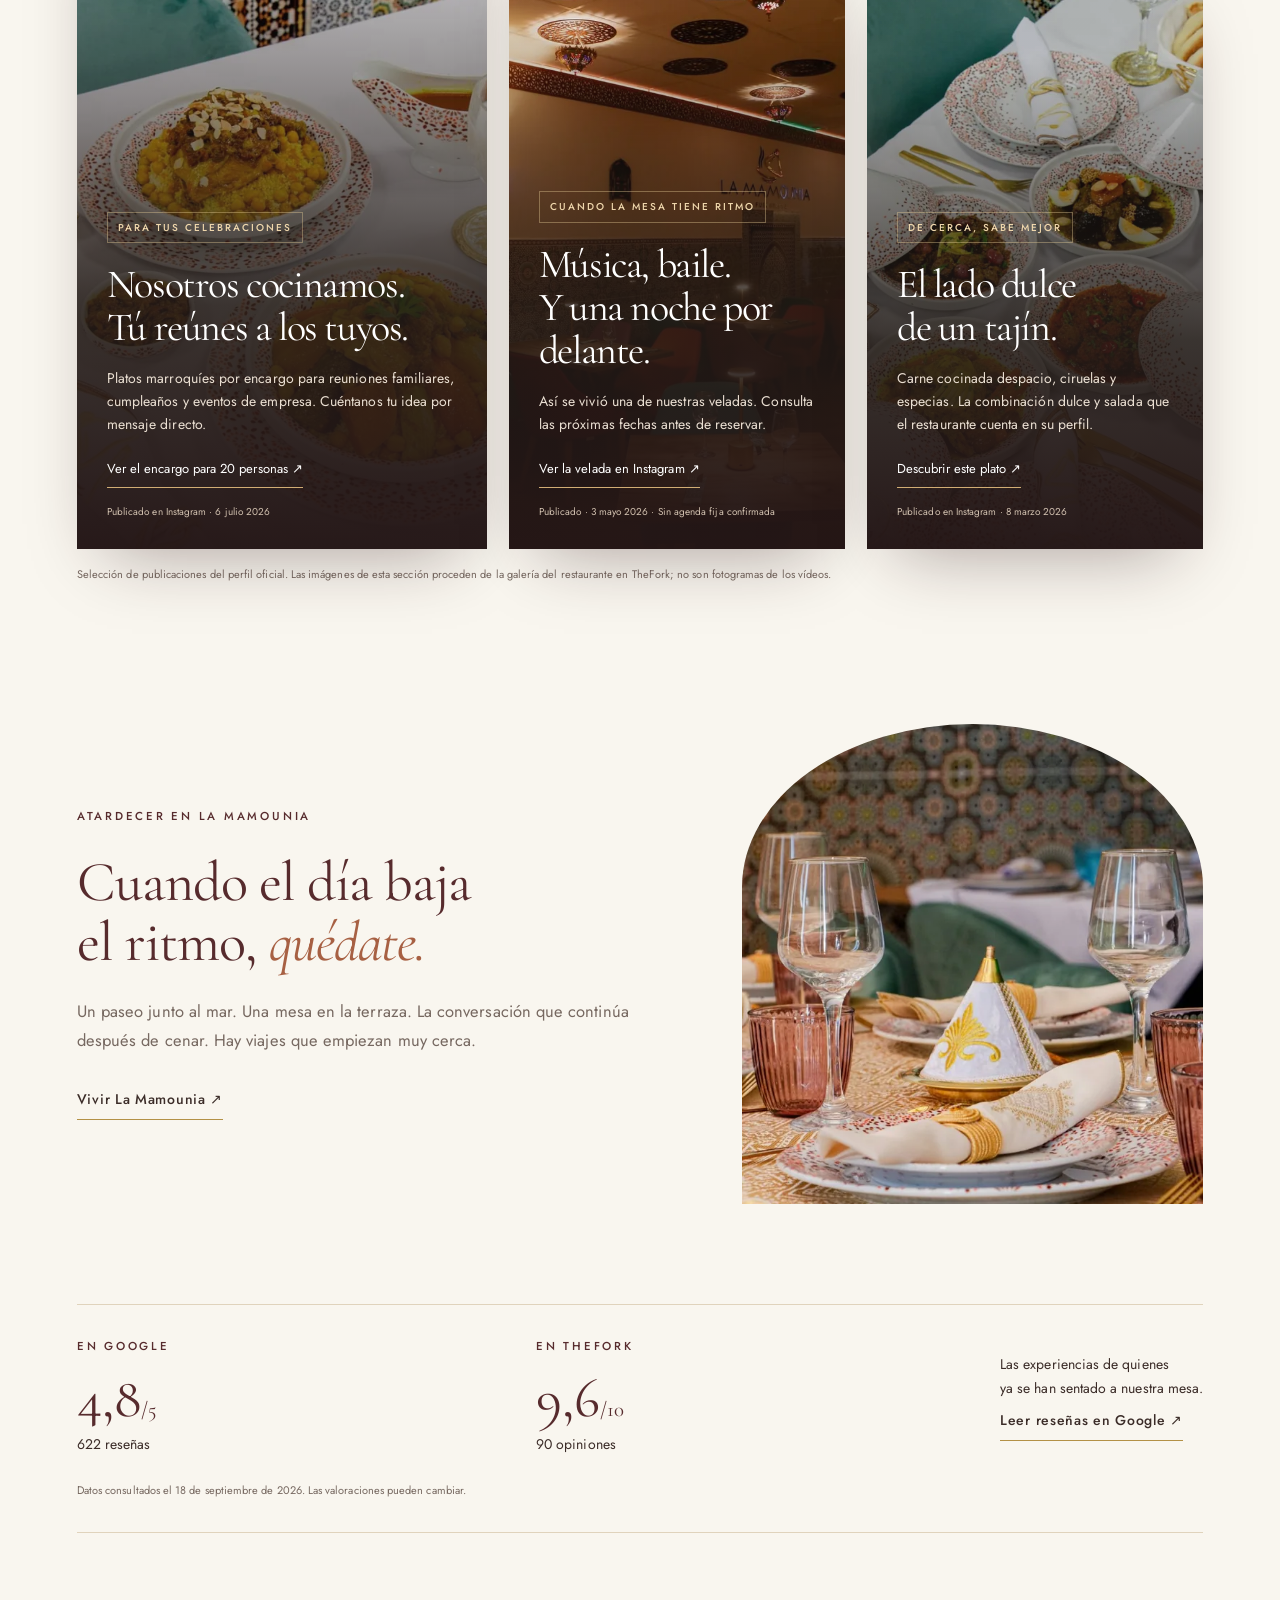
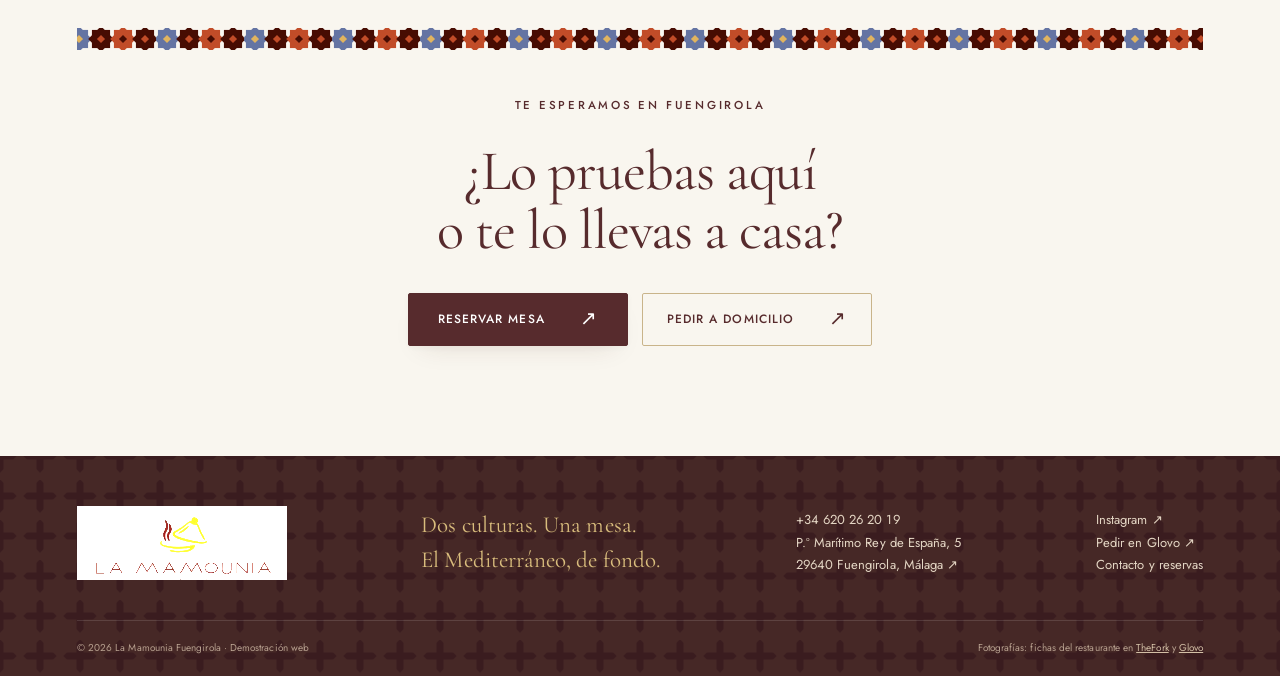
==== commit 67e407ba: "Arregla el menú de navegación, las escenas del hero y el sello El menú móvil no se veía: la regla bo" ====
--- a/index.html
+++ b/index.html
@@ -12,9 +12,9 @@
 <meta property="og:image" content="assets/images/interior.jpg">
 <meta name="theme-color" content="#562b2b">
 <link rel="icon" href="logo.jpg">
-<link rel="stylesheet" href="css/styles.css?v=carta-7"><link rel="stylesheet" href="css/theme.css?v=tema-9">
+<link rel="stylesheet" href="css/styles.css?v=carta-7"><link rel="stylesheet" href="css/theme.css?v=tema-13">
 <script type="application/ld+json">{"@context":"https://schema.org","@type":"Restaurant","name":"La Mamounia Fuengirola","image":"assets/images/interior.jpg","telephone":"+34620262019","priceRange":"€€","address":{"@type":"PostalAddress","streetAddress":"Paseo Marítimo Rey de España, 5","addressLocality":"Fuengirola","postalCode":"29640","addressRegion":"Málaga","addressCountry":"ES"},"servesCuisine":["Marroquí","Libanesa","Oriente Medio"],"hasMenu":"carta.html","aggregateRating":{"@type":"AggregateRating","ratingValue":"4.8","reviewCount":"622","bestRating":"5"},"openingHoursSpecification":[{"@type":"OpeningHoursSpecification","dayOfWeek":["Monday","Wednesday","Thursday","Friday","Saturday","Sunday"],"opens":"14:00","closes":"01:00"}],"sameAs":["https://www.instagram.com/lamamouniafuengirola/","https://www.thefork.es/restaurante/la-mamounia-fuengirola-r844690","https://glovoapp.com/es/es/fuengirola/stores/la-mamounia-fuengirola"]}</script>
-<script src="js/script.js" defer></script>
+<script src="js/script.js?v=nav-3" defer></script>
 </head>
 <body class="page-index">
 <a class="skip" href="#contenido">Saltar al contenido</a>
@@ -80,7 +80,6 @@
       <button type="button" data-scene="tajines" aria-pressed="false">02 <span>La cocina</span></button>
       <button type="button" data-scene="sala" aria-pressed="false">03 <span>El ambiente</span></button>
     </div>
-    <div class="hero-seal"><span class="logo"><img src="logo.jpg" alt="La Mamounia Fuengirola" width="715" height="715"></span></div>
     <span class="vertical-note">PASEO MARÍTIMO · FUENGIROLA</span>
   </div>
 </section>
--- a/css/theme.css
+++ b/css/theme.css
@@ -442,3 +442,96 @@
 /* Aviso de precios sin cotejar con la carta del local */
 .group-pendiente{font-family:var(--sans);font-size:12px;color:#8a6a24;background:#f8f1e2;
   border-left:2px solid var(--gold);padding:8px 12px;margin-top:10px;max-width:none}
+
+/* =====================================================================
+   MENÚ DE NAVEGACIÓN
+   La regla de la textura (body>*{z-index:1}) empataba en especificidad con
+   header{z-index:20} y, al cargarse después, ganaba: el contenido de la
+   página tapaba el menú desplegado. Se le devuelve la prioridad.
+   ===================================================================== */
+body>header{z-index:60}
+body>.utility-bar,body>.announcement{z-index:40}
+
+.menu-toggle{position:relative;z-index:70;gap:12px;color:var(--burgundy);
+  font-family:var(--sans);font-size:11.5px;letter-spacing:.2em;text-transform:uppercase;font-weight:500}
+.menu-toggle span{display:inline-grid;place-items:center;width:40px;height:40px;border-radius:50%;
+  border:1px solid #e0d3bc;background:#fffdf8;font-size:17px;transition:background .3s,border-color .3s,transform .3s}
+.menu-toggle:hover span{border-color:var(--gold);background:var(--gold-pale)}
+/* Con el panel abierto, el botón queda sobre el granate: se invierte para
+   que siga leyéndose (el panel es hijo de la cabecera y la cubre). */
+.menu-toggle[aria-expanded=true]{color:#f6efe1}
+.menu-toggle[aria-expanded=true] span{background:var(--gold-light);border-color:var(--gold-light);
+  color:var(--burgundy-ink);transform:rotate(90deg)}
+
+@media(max-width:800px){
+  /* Panel a pantalla completa, por encima de todo */
+  #navigation{
+    display:flex;position:fixed;inset:0;top:0;z-index:55;
+    flex-direction:column;justify-content:flex-start;gap:0;
+    padding:var(--nav-top,140px) 8% 30px;border:0;
+    background:radial-gradient(ellipse at 75% 8%,#6b3639,#3a1c1f 62%);
+    background-color:#3a1c1f;
+    opacity:0;visibility:hidden;transform:translateY(-12px);
+    transition:opacity .34s ease,transform .38s cubic-bezier(.22,1,.36,1),visibility .34s;
+    overflow-y:auto;overscroll-behavior:contain;
+  }
+  #navigation:before{
+    content:'';position:absolute;inset:0;pointer-events:none;opacity:.5;
+    background-image:url("data:image/svg+xml,%3Csvg%20xmlns='http://www.w3.org/2000/svg'%20width='40'%20height='40'%20viewBox='0%200%2040%2040'%3E%3Cg%20opacity='.07'%3E%3Crect%20x='3.5'%20y='3.5'%20width='33'%20height='33'%20fill='%23e1b45f'/%3E%3Crect%20x='3.5'%20y='3.5'%20width='33'%20height='33'%20fill='%23e1b45f'%20transform='rotate(45%2020%2020)'/%3E%3C/g%3E%3C/svg%3E");
+  }
+  #navigation.open{opacity:1;visibility:visible;transform:none}
+  body.nav-abierto{overflow:hidden}
+
+  #navigation a{
+    position:relative;display:flex;align-items:baseline;gap:16px;
+    font-family:var(--display);font-size:2.5rem;font-weight:400;letter-spacing:-.02em;
+    text-transform:none;color:#f6efe1;padding:13px 0;border-bottom:1px solid #ffffff14;
+    opacity:0;transform:translateY(14px);
+  }
+  #navigation.open a{animation:nav-entra .45s cubic-bezier(.22,1,.36,1) forwards}
+  #navigation.open a:nth-of-type(1){animation-delay:.05s}
+  #navigation.open a:nth-of-type(2){animation-delay:.1s}
+  #navigation.open a:nth-of-type(3){animation-delay:.15s}
+  #navigation.open a:nth-of-type(4){animation-delay:.2s}
+  #navigation.open a:nth-of-type(5){animation-delay:.25s}
+  #navigation a:after{display:none}
+  #navigation a[aria-current=page]{color:var(--gold-light)}
+  #navigation a[aria-current=page]:before{content:'';position:absolute;left:-16px;top:50%;
+    width:5px;height:5px;border-radius:50%;background:var(--gold);transform:translateY(-50%)}
+  .nav-num{font-family:var(--sans);font-size:11px;letter-spacing:.18em;color:var(--gold);opacity:.85;flex-shrink:0}
+
+  .nav-marca{position:absolute;top:var(--marca-top,34px);left:8%;font-family:var(--display);font-size:1.5rem;
+    color:var(--gold-light);letter-spacing:.01em;opacity:0}
+  #navigation.open .nav-marca{animation:nav-entra .45s ease .02s forwards}
+  .nav-foot{margin-top:34px;display:flex;flex-direction:column;gap:14px;opacity:0}
+  #navigation.open .nav-foot{animation:nav-entra .5s cubic-bezier(.22,1,.36,1) .32s forwards}
+  .nav-call{font-family:var(--display)!important;font-size:2rem!important;color:var(--gold-light)!important;
+    padding:0!important;border:0!important;display:inline-block!important}
+  .nav-wa{font-family:var(--sans)!important;font-size:13px!important;letter-spacing:.06em;
+    color:#f6efe1!important;padding:13px 20px!important;border:1px solid #ffffff33!important;
+    border-radius:30px;align-self:flex-start;display:inline-block!important}
+  .nav-wa:hover{background:#ffffff14}
+  .nav-place{font-family:var(--sans);font-size:11.5px;letter-spacing:.06em;color:#c8b3a4;line-height:1.6}
+}
+@keyframes nav-entra{to{opacity:1;transform:none}}
+
+@media(max-width:560px){
+  #navigation{padding:var(--nav-top,130px) 7% 26px}
+  .nav-marca{left:7%}
+  #navigation a{font-size:2.1rem;padding:11px 0;gap:13px}
+  .nav-call{font-size:1.75rem!important}
+  .nav-foot{margin-top:26px}
+}
+/* Sin animación de entrada para quien prefiere no verla */
+@media(prefers-reduced-motion:reduce){
+  #navigation,#navigation a,#navigation .nav-foot{transition:none;animation:none;opacity:1;transform:none}
+  #navigation{visibility:hidden}
+  #navigation.open{visibility:visible}
+}
+
+/* Los añadidos del panel móvil no pintan nada en el menú horizontal */
+@media(min-width:801px){
+  .nav-num,.nav-foot,.nav-marca{display:none}
+  #navigation{position:static;opacity:1;visibility:visible;transform:none;background:none;padding:0}
+  #navigation:before{display:none}
+}
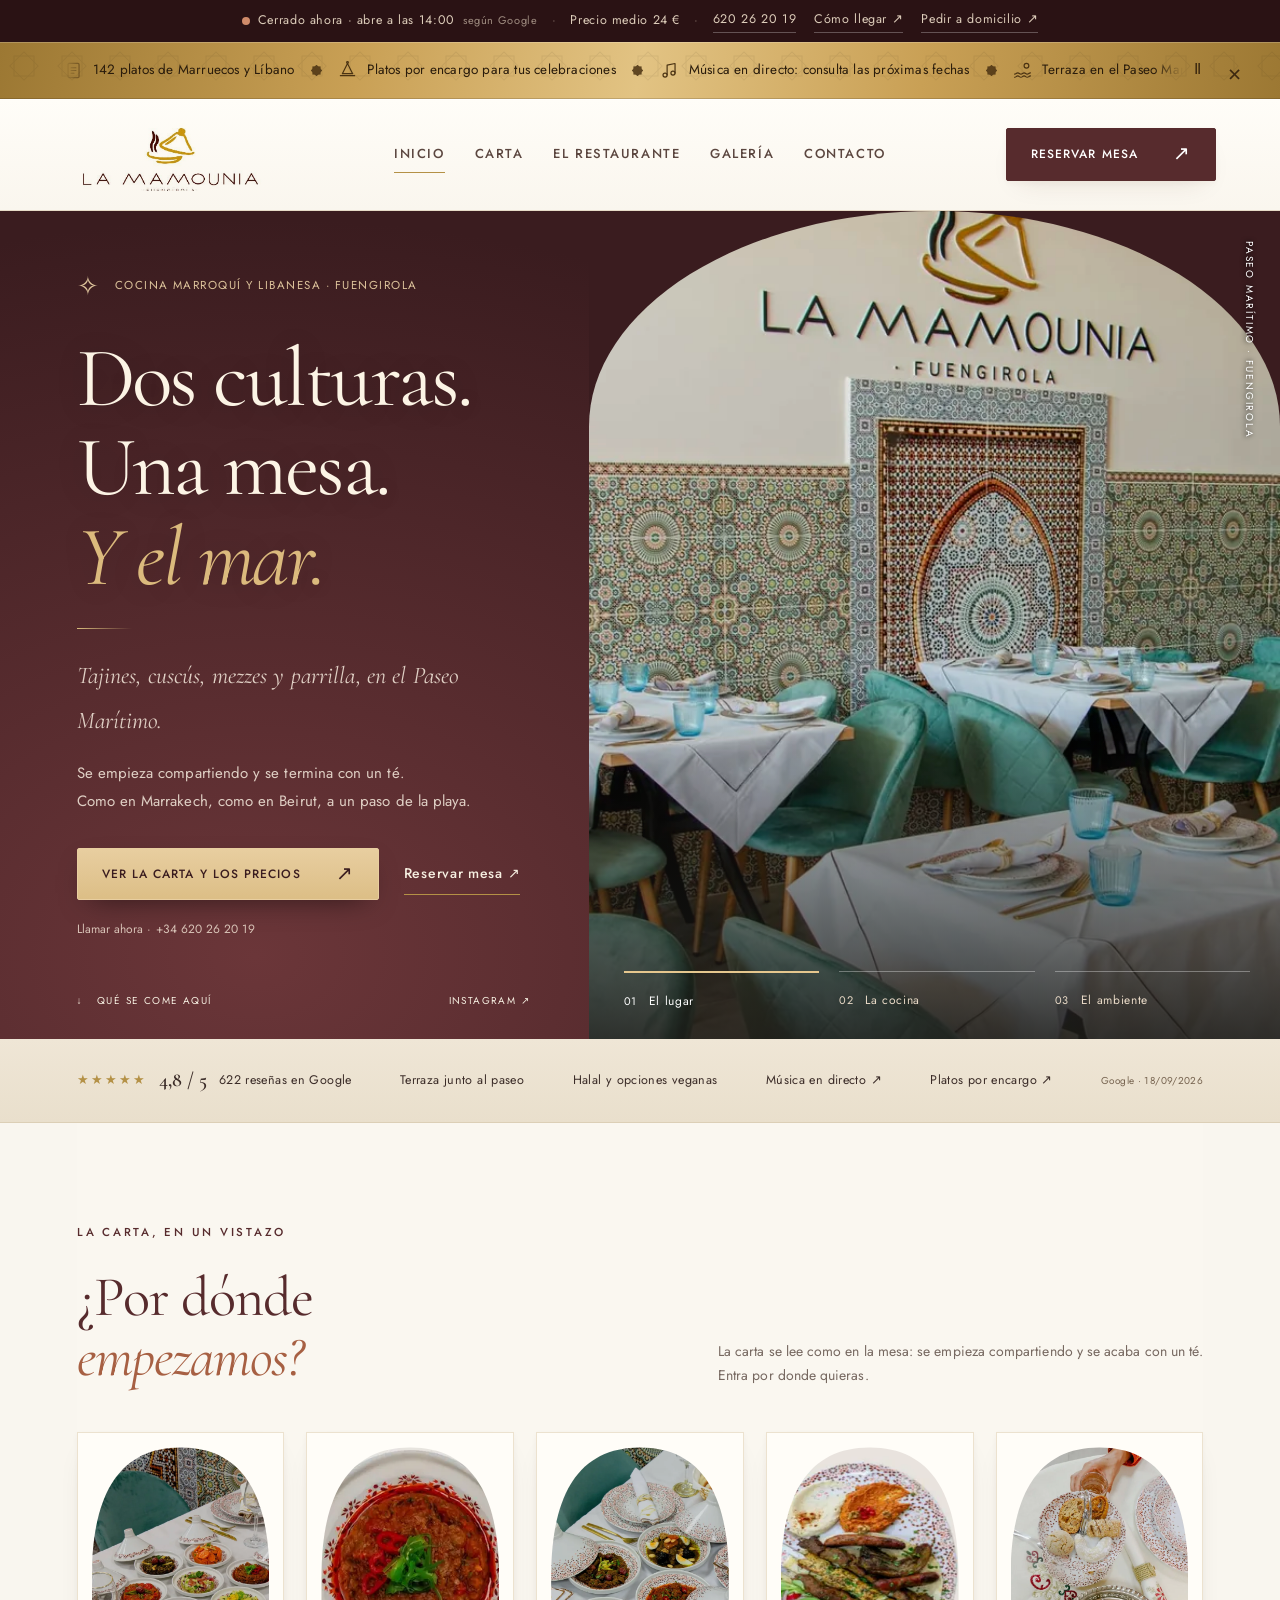
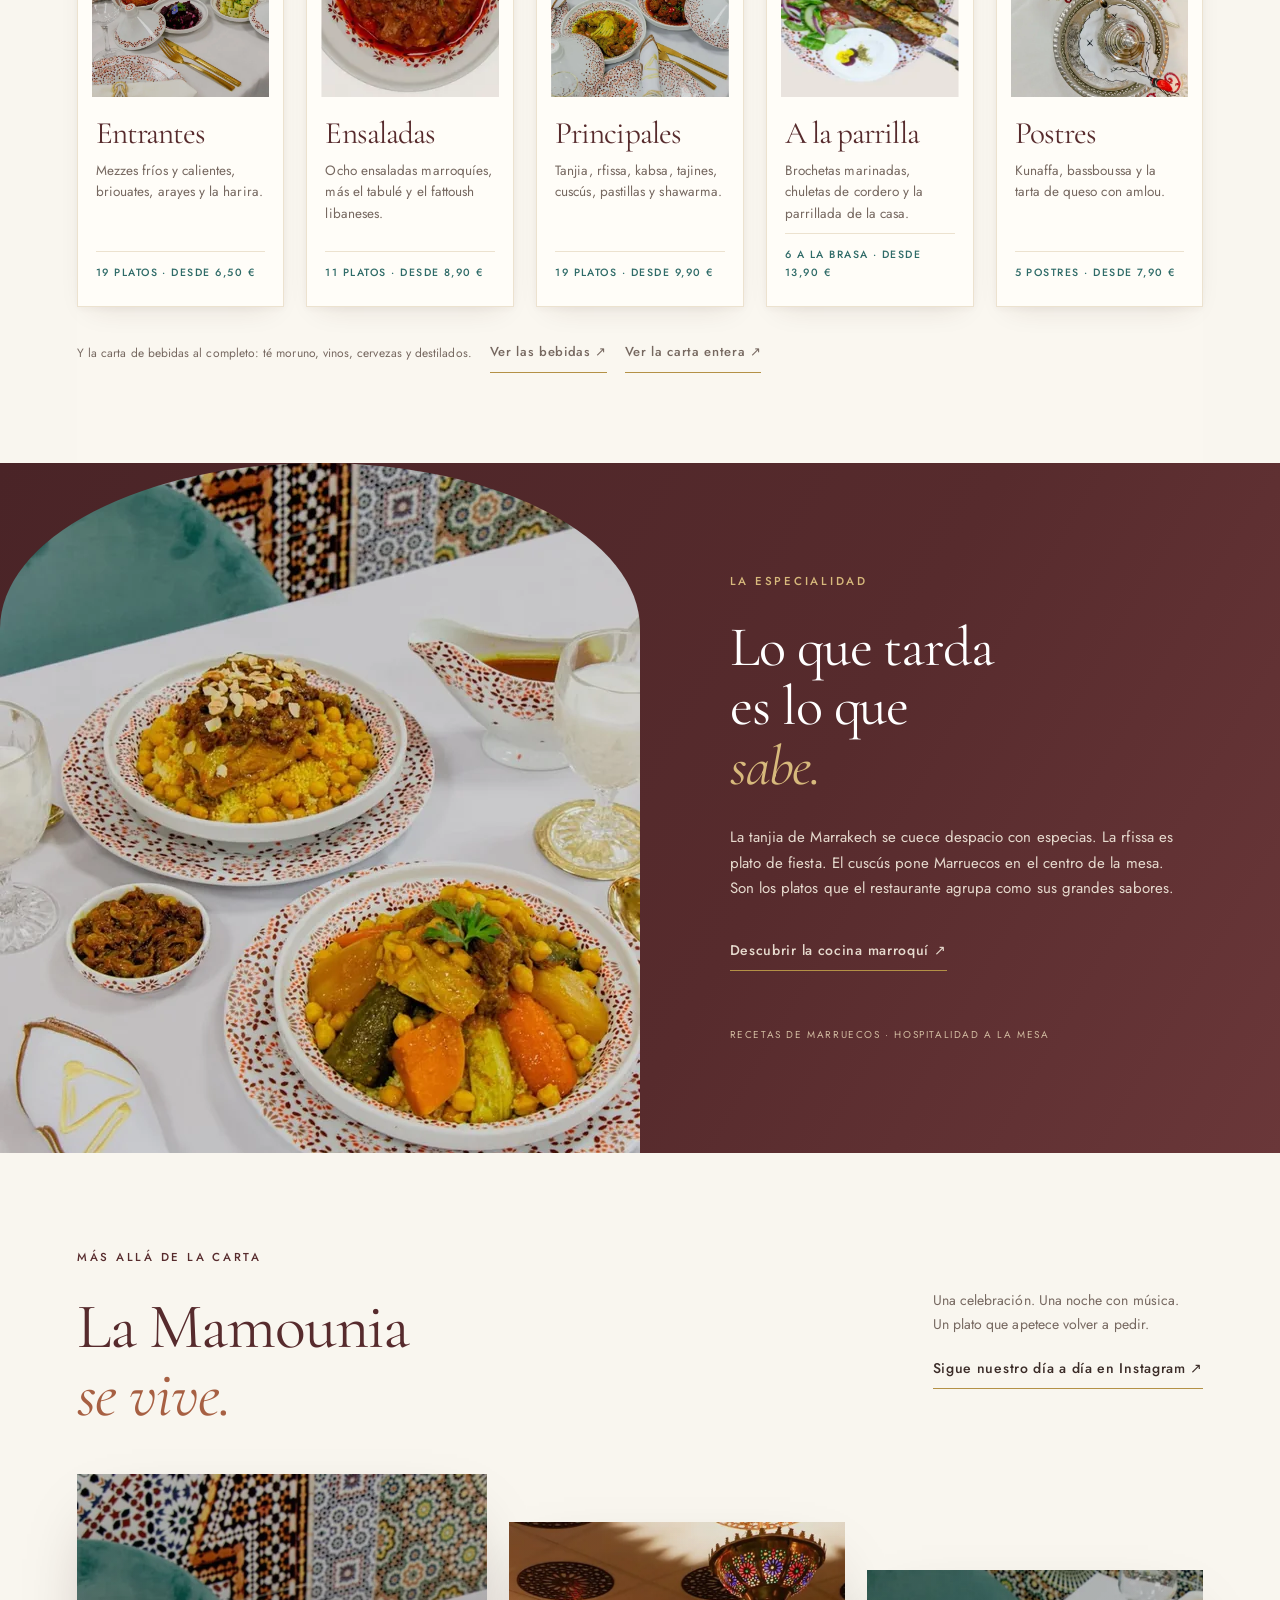
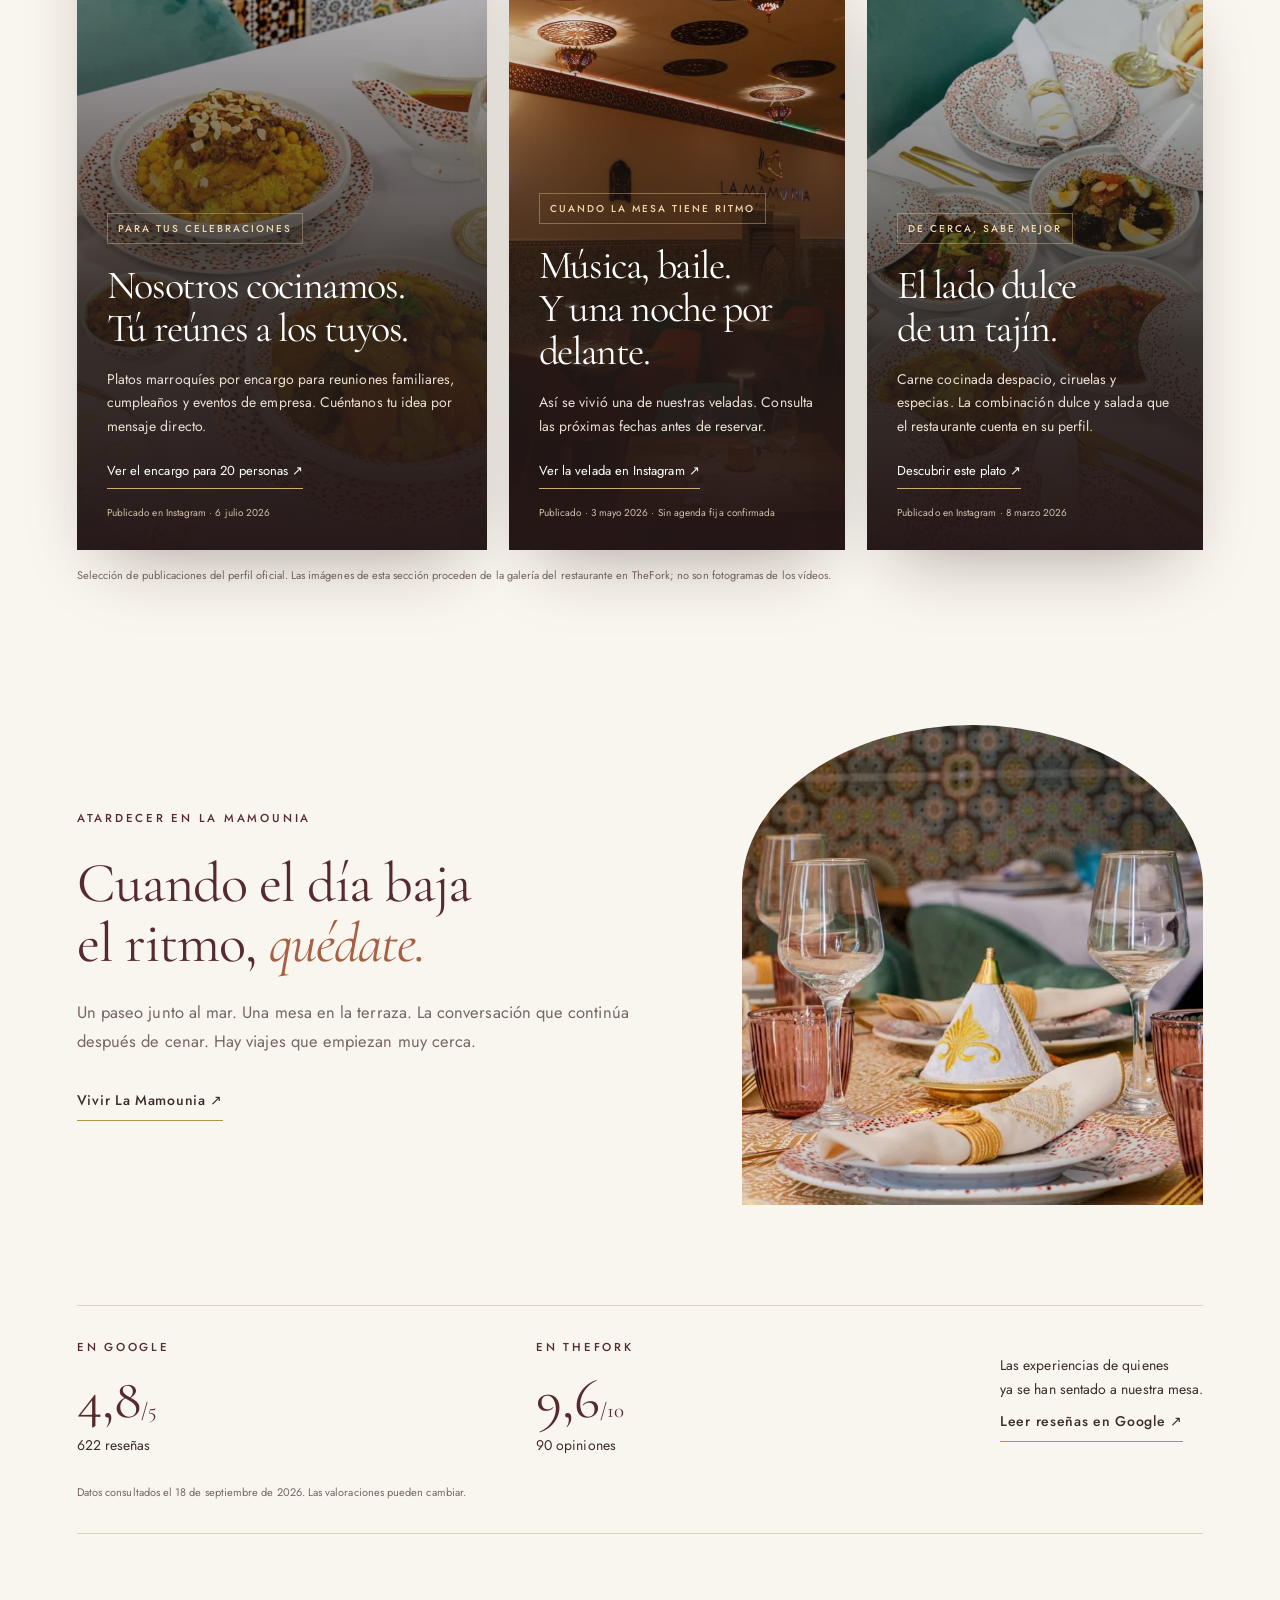
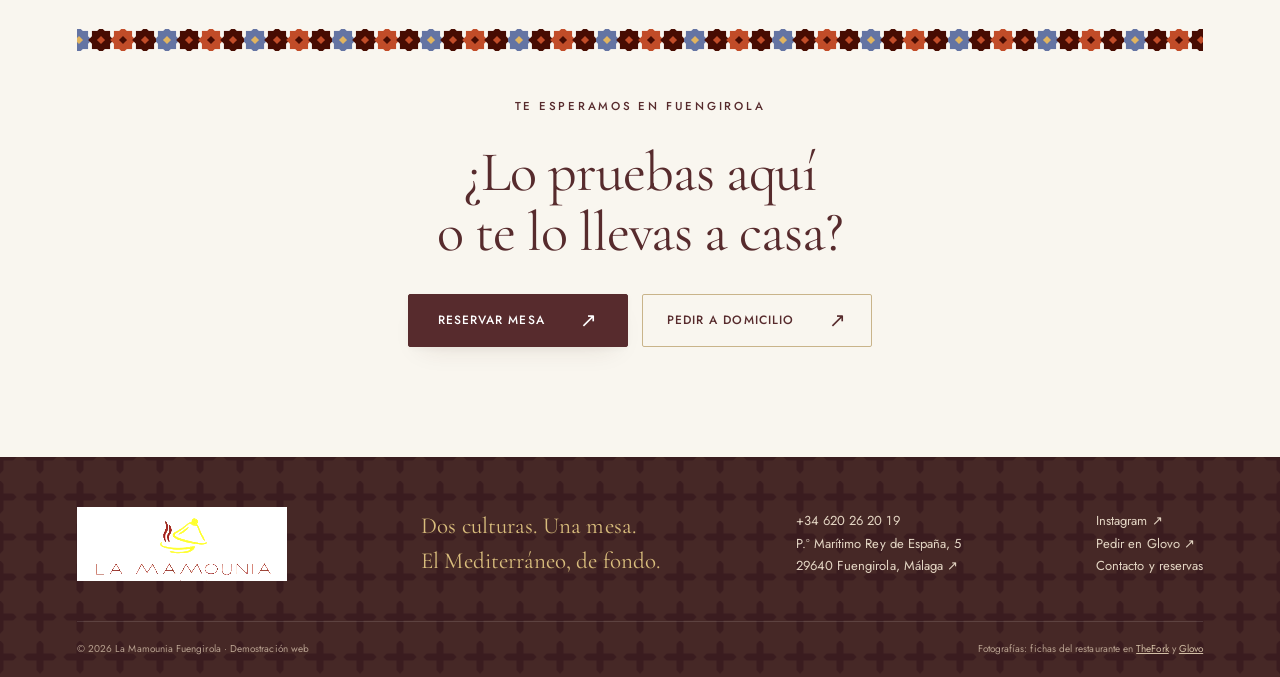
==== commit f842e183: "El banner pasa a ser una cinta de avisos continua Sustituye el carrusel que turnaba un aviso cada 7 " ====
--- a/index.html
+++ b/index.html
@@ -12,9 +12,9 @@
 <meta property="og:image" content="assets/images/interior.jpg">
 <meta name="theme-color" content="#562b2b">
 <link rel="icon" href="logo.jpg">
-<link rel="stylesheet" href="css/styles.css?v=carta-7"><link rel="stylesheet" href="css/theme.css?v=tema-13">
+<link rel="stylesheet" href="css/styles.css?v=carta-7"><link rel="stylesheet" href="css/theme.css?v=tema-14">
 <script type="application/ld+json">{"@context":"https://schema.org","@type":"Restaurant","name":"La Mamounia Fuengirola","image":"assets/images/interior.jpg","telephone":"+34620262019","priceRange":"€€","address":{"@type":"PostalAddress","streetAddress":"Paseo Marítimo Rey de España, 5","addressLocality":"Fuengirola","postalCode":"29640","addressRegion":"Málaga","addressCountry":"ES"},"servesCuisine":["Marroquí","Libanesa","Oriente Medio"],"hasMenu":"carta.html","aggregateRating":{"@type":"AggregateRating","ratingValue":"4.8","reviewCount":"622","bestRating":"5"},"openingHoursSpecification":[{"@type":"OpeningHoursSpecification","dayOfWeek":["Monday","Wednesday","Thursday","Friday","Saturday","Sunday"],"opens":"14:00","closes":"01:00"}],"sameAs":["https://www.instagram.com/lamamouniafuengirola/","https://www.thefork.es/restaurante/la-mamounia-fuengirola-r844690","https://glovoapp.com/es/es/fuengirola/stores/la-mamounia-fuengirola"]}</script>
-<script src="js/script.js?v=nav-3" defer></script>
+<script src="js/script.js?v=ticker-1" defer></script>
 </head>
 <body class="page-index">
 <a class="skip" href="#contenido">Saltar al contenido</a>
@@ -29,17 +29,7 @@
   <a class="utility-link" href="https://glovoapp.com/es/es/fuengirola/stores/la-mamounia-fuengirola" target="_blank" rel="noopener">Pedir a domicilio ↗</a>
 </div>
 
-<aside class="announcement" aria-label="Avisos de La Mamounia">
-  <span class="announcement-label">EN LA MAMOUNIA</span>
-  <a id="announcement-link" href="index.html#encargos"><strong>Tu celebración, con sabor marroquí.</strong> Platos por encargo para compartir. <span aria-hidden="true">↗</span></a>
-  <div class="announcement-controls">
-    <button type="button" class="announcement-prev" aria-label="Aviso anterior">‹</button>
-    <span class="announcement-count" aria-hidden="true">1 / 3</span>
-    <button type="button" class="announcement-next" aria-label="Aviso siguiente">›</button>
-    <button type="button" class="announcement-pause" aria-label="Pausar avisos automáticos">Ⅱ</button>
-    <button type="button" class="announcement-close" aria-label="Cerrar avisos">×</button>
-  </div>
-</aside>
+<aside class="announcement" aria-label="Avisos de La Mamounia"><a class="ticker-item" href="carta.html"><span>142 platos de Marruecos y Líbano · Descubre la carta ↗</span></a></aside>
 
 <header>
   <a class="brand" href="index.html" aria-label="La Mamounia, inicio"><span class="logo"><img src="logo.jpg" alt="La Mamounia Fuengirola" width="715" height="715"></span></a>
--- a/css/theme.css
+++ b/css/theme.css
@@ -535,3 +535,56 @@
   #navigation{position:static;opacity:1;visibility:visible;transform:none;background:none;padding:0}
   #navigation:before{display:none}
 }
+
+/* =====================================================================
+   CINTA DE AVISOS
+   Movimiento continuo de derecha a izquierda, sin transiciones ni turnos.
+   La pista lleva dos mitades idénticas y se anima de 0 a -50%: al llegar,
+   la segunda mitad está justo donde empezó la primera y el bucle no se ve.
+   ===================================================================== */
+.announcement{padding:0 0 0 5%;gap:0;align-items:stretch}
+.ticker{flex:1;min-width:0;overflow:hidden;display:flex;align-items:center;
+  position:relative;z-index:2;-webkit-mask-image:linear-gradient(90deg,transparent,#000 28px,#000 calc(100% - 28px),transparent);
+  mask-image:linear-gradient(90deg,transparent,#000 28px,#000 calc(100% - 28px),transparent)}
+.ticker-track{display:flex;align-items:center;width:max-content;flex:none;
+  animation:ticker-rueda linear infinite;will-change:transform}
+@keyframes ticker-rueda{from{transform:translateX(0)}to{transform:translateX(-50%)}}
+.ticker-run{display:flex;align-items:center;flex:none}
+
+.ticker-item{display:inline-flex;align-items:center;gap:10px;white-space:nowrap;
+  padding:16px 0;font-size:13.5px;letter-spacing:.015em;color:#2a1c0c}
+.ticker-item span{border-bottom:1px solid transparent;padding-bottom:1px;transition:border-color .25s}
+.ticker-item:hover span{border-bottom-color:#2a1c0c}
+.ticker-item .announcement-icon{width:19px;height:19px;flex-shrink:0;fill:none;stroke:#4a3212;
+  stroke-width:1.5;stroke-linecap:round;stroke-linejoin:round}
+
+/* Separador: la estrella de ocho puntas del restaurante, en pequeño */
+.ticker-sep{flex:none;width:44px;height:11px;opacity:.85;
+  background-image:url("data:image/svg+xml,%3Csvg%20xmlns='http://www.w3.org/2000/svg'%20width='11'%20height='11'%20viewBox='0%200%2011%2011'%3E%3Cg%20fill='%234a3212'%3E%3Crect%20x='1.4'%20y='1.4'%20width='8.2'%20height='8.2'/%3E%3Crect%20x='1.4'%20y='1.4'%20width='8.2'%20height='8.2'%20transform='rotate(45%205.5%205.5)'/%3E%3C/g%3E%3C/svg%3E");
+  background-repeat:no-repeat;background-position:center}
+
+/* Detener: al pausar, con el ratón encima o con el foco dentro */
+.announcement.is-paused .ticker-track,
+.announcement.is-hover .ticker-track{animation-play-state:paused}
+.announcement.is-paused:before,.announcement.is-paused:after,
+.announcement.is-hover:before,.announcement.is-hover:after{animation-play-state:paused}
+
+.announcement-controls{padding-right:2.5%;gap:2px}
+
+@media(max-width:900px){
+  .announcement{padding-left:4%}
+  .ticker-item{font-size:12.5px;gap:9px}
+  .ticker-sep{width:34px}
+}
+@media(max-width:560px){
+  .announcement{min-height:0;padding:0 0 0 5%;align-items:stretch}
+  .ticker-item{font-size:12px;padding:13px 0}
+  .ticker-item .announcement-icon{width:17px;height:17px}
+  .ticker-sep{width:28px}
+  .announcement-controls{padding-right:1.5%}
+  .announcement-controls button{width:30px;height:auto}
+}
+/* Sin movimiento: la cinta se queda quieta mostrando los primeros avisos */
+@media(prefers-reduced-motion:reduce){
+  .ticker-track{animation:none}
+}
